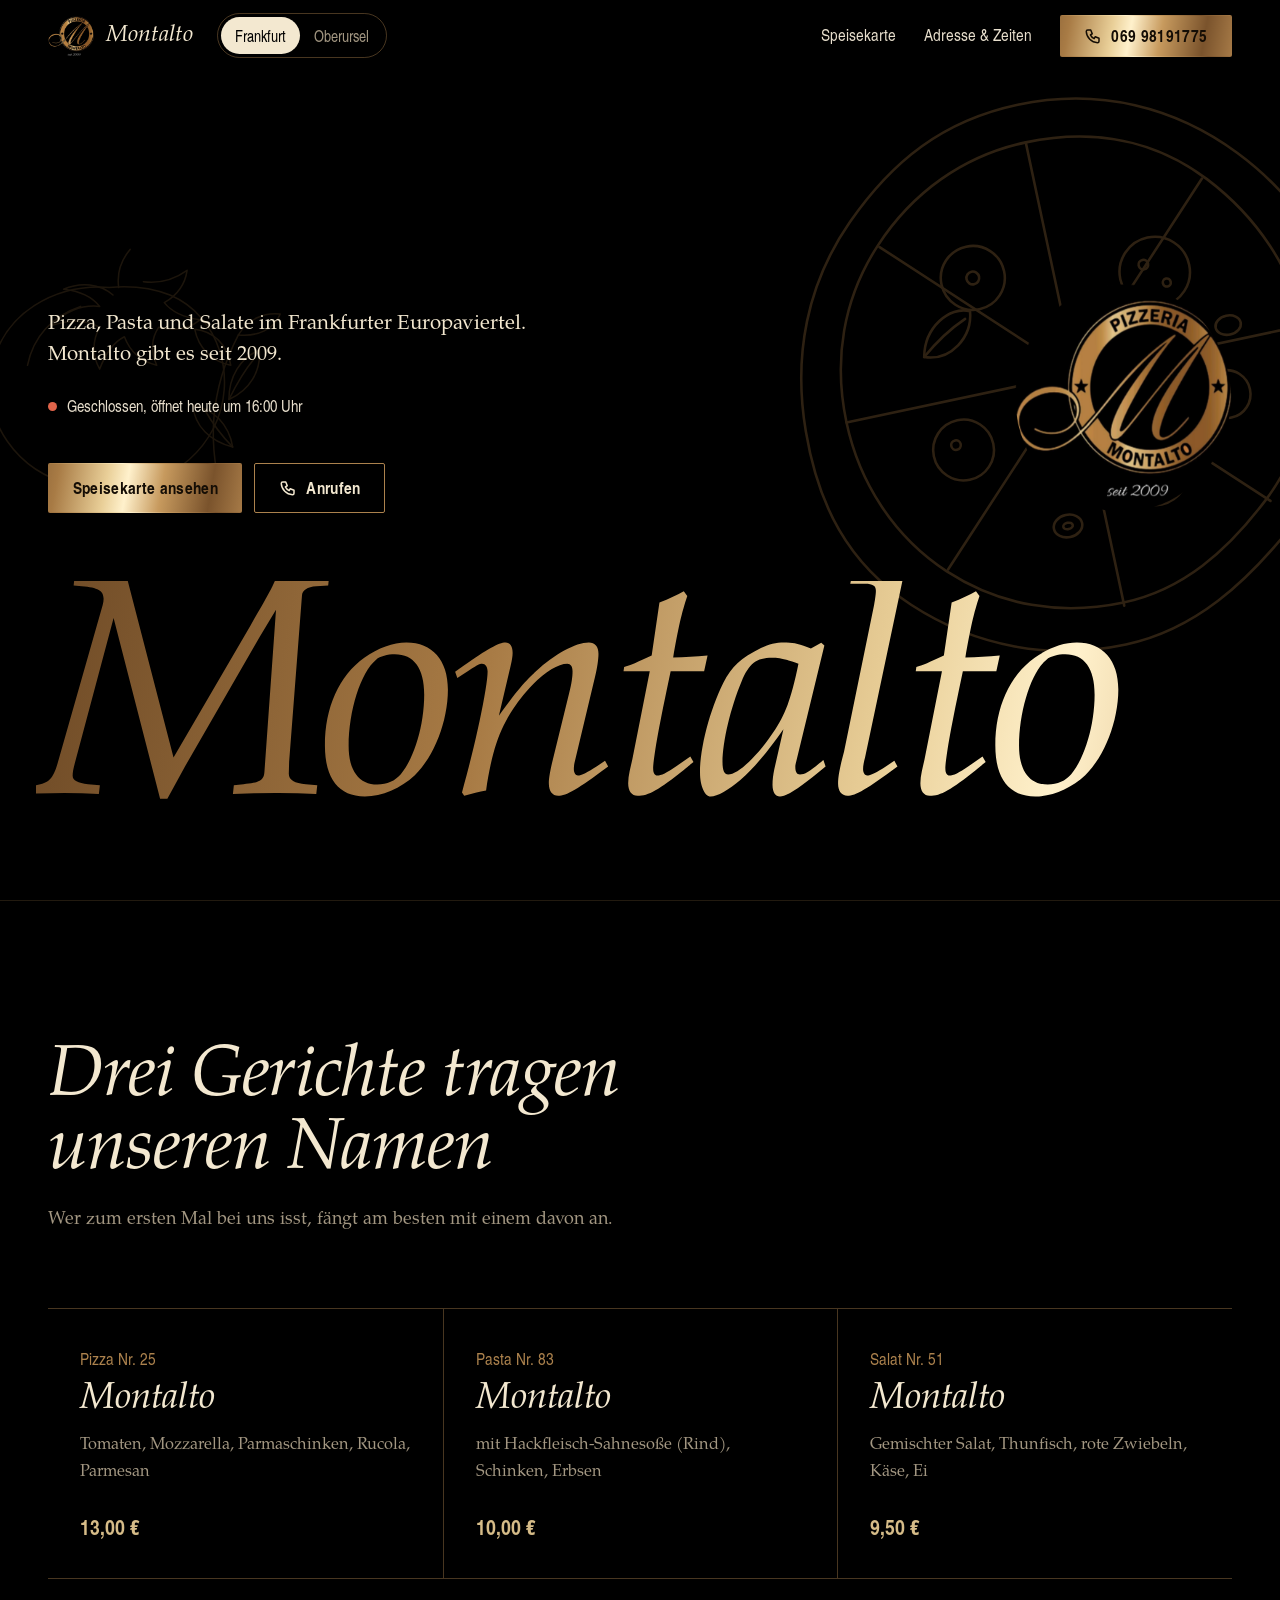
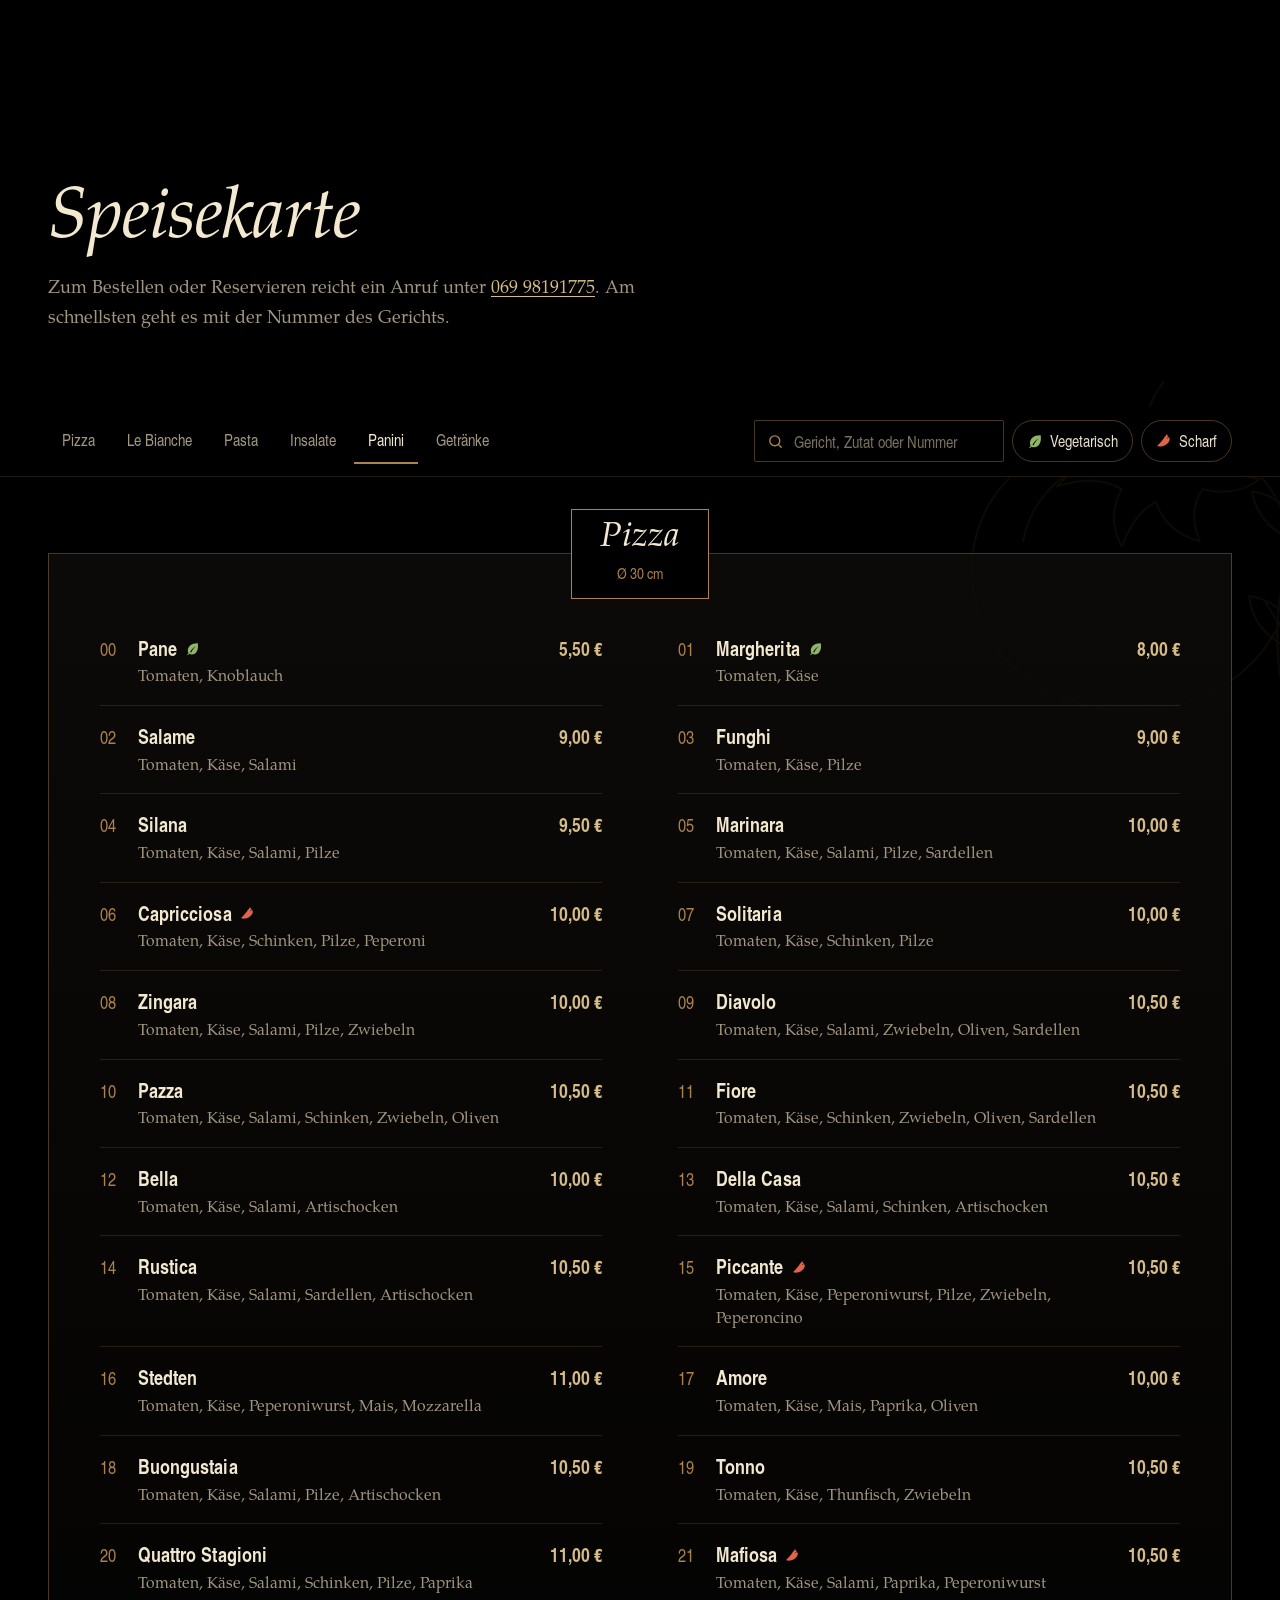
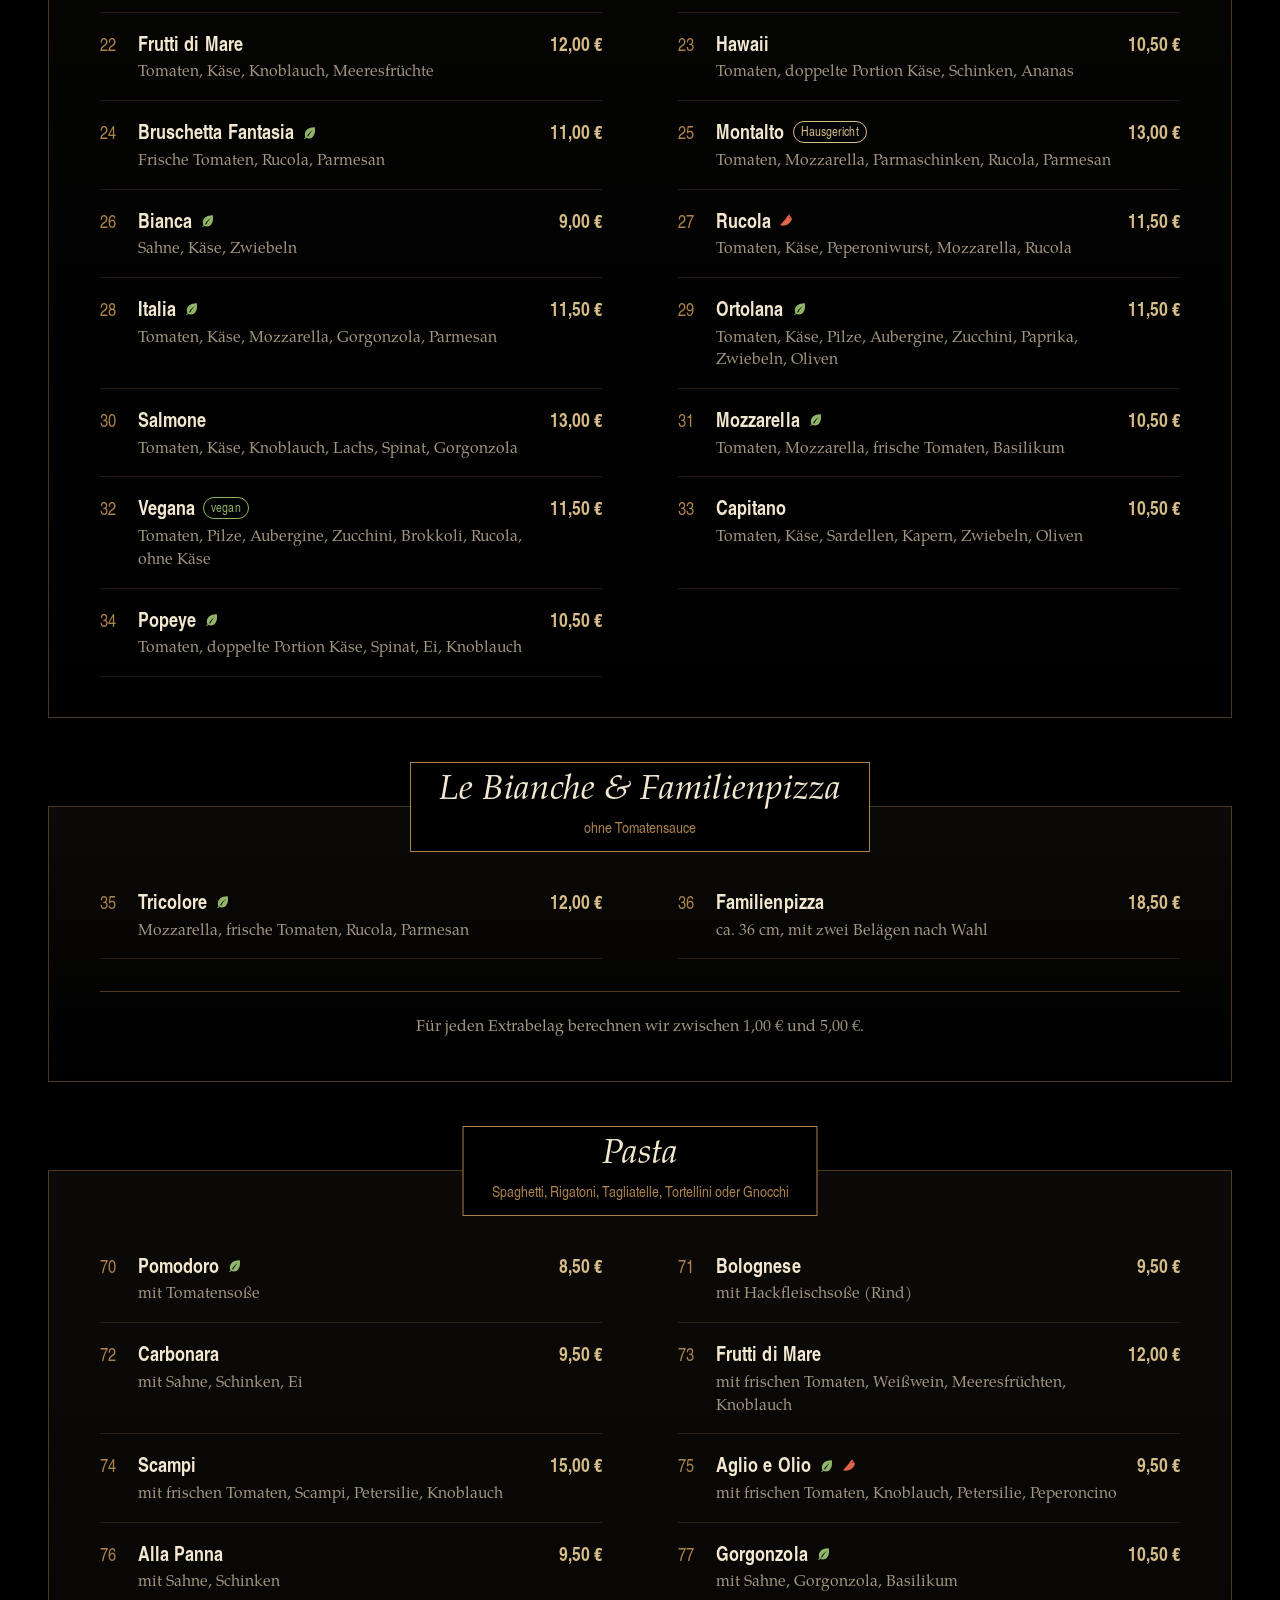
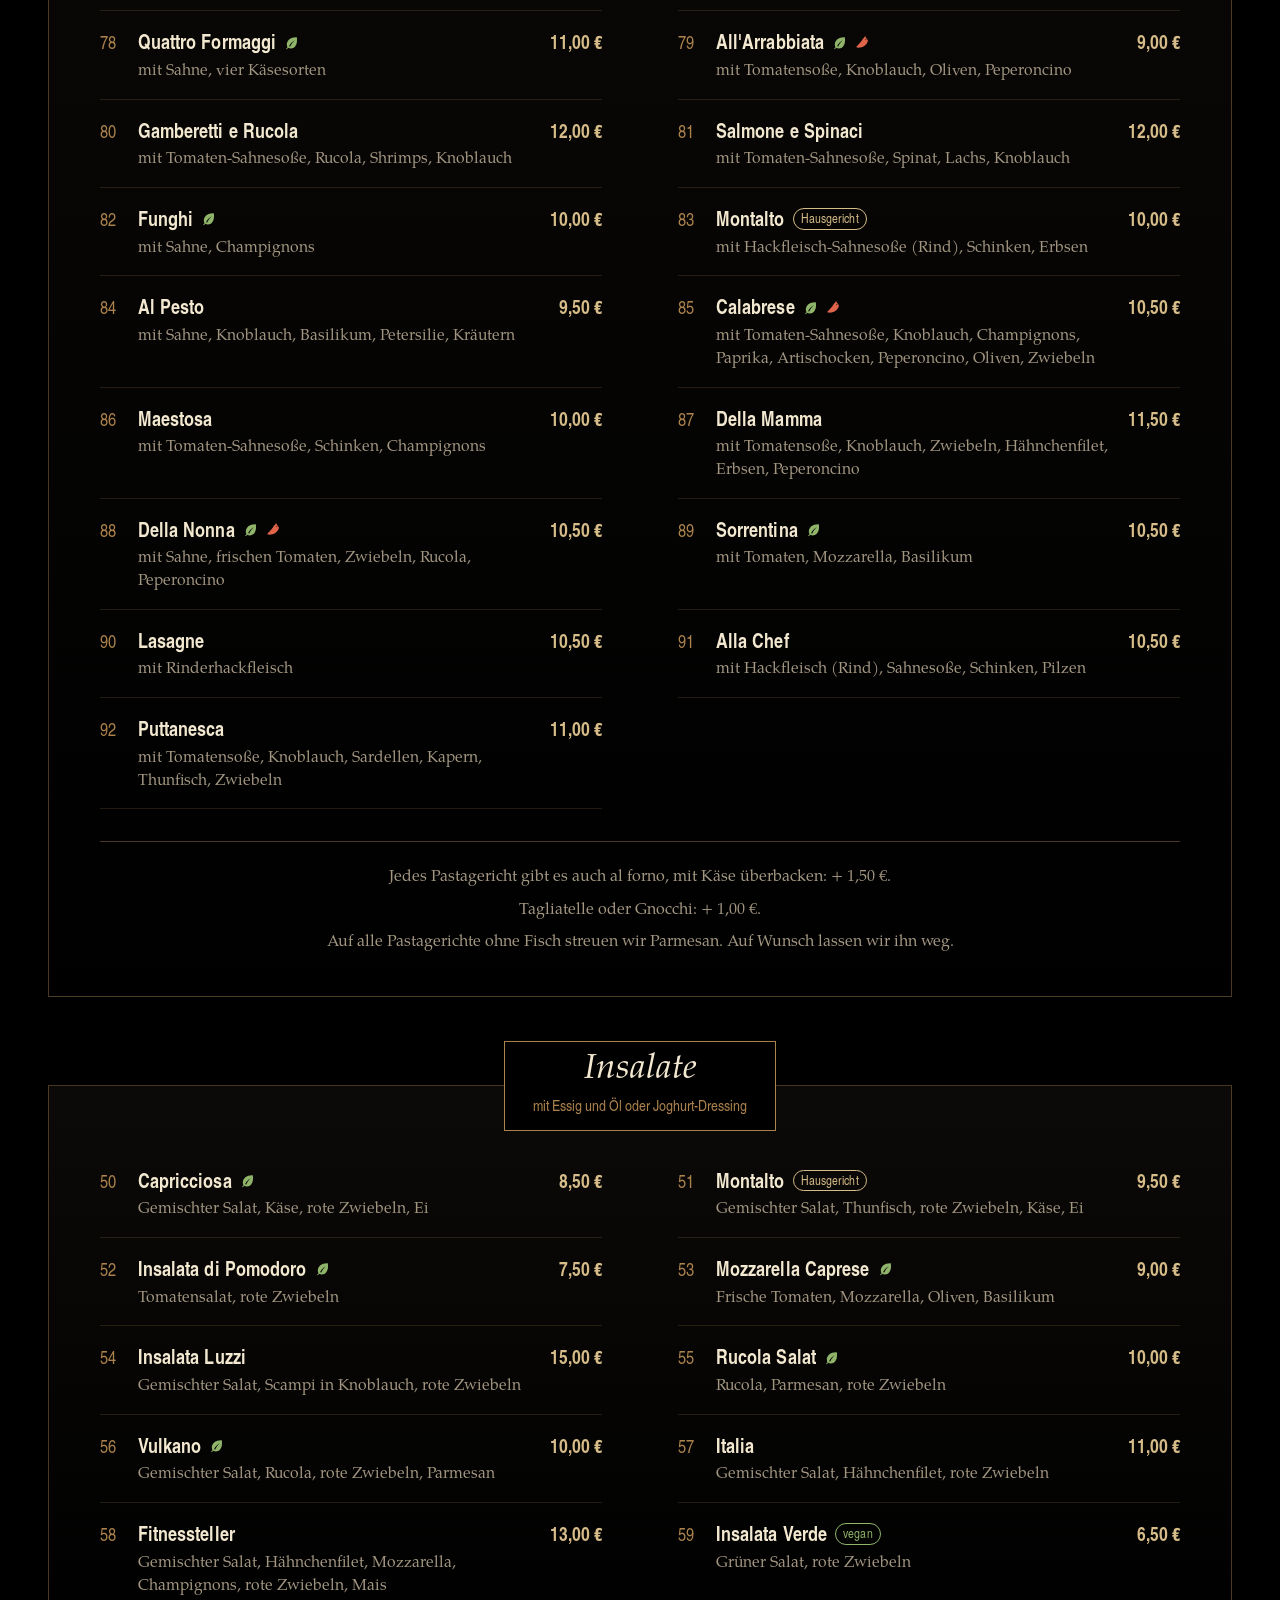
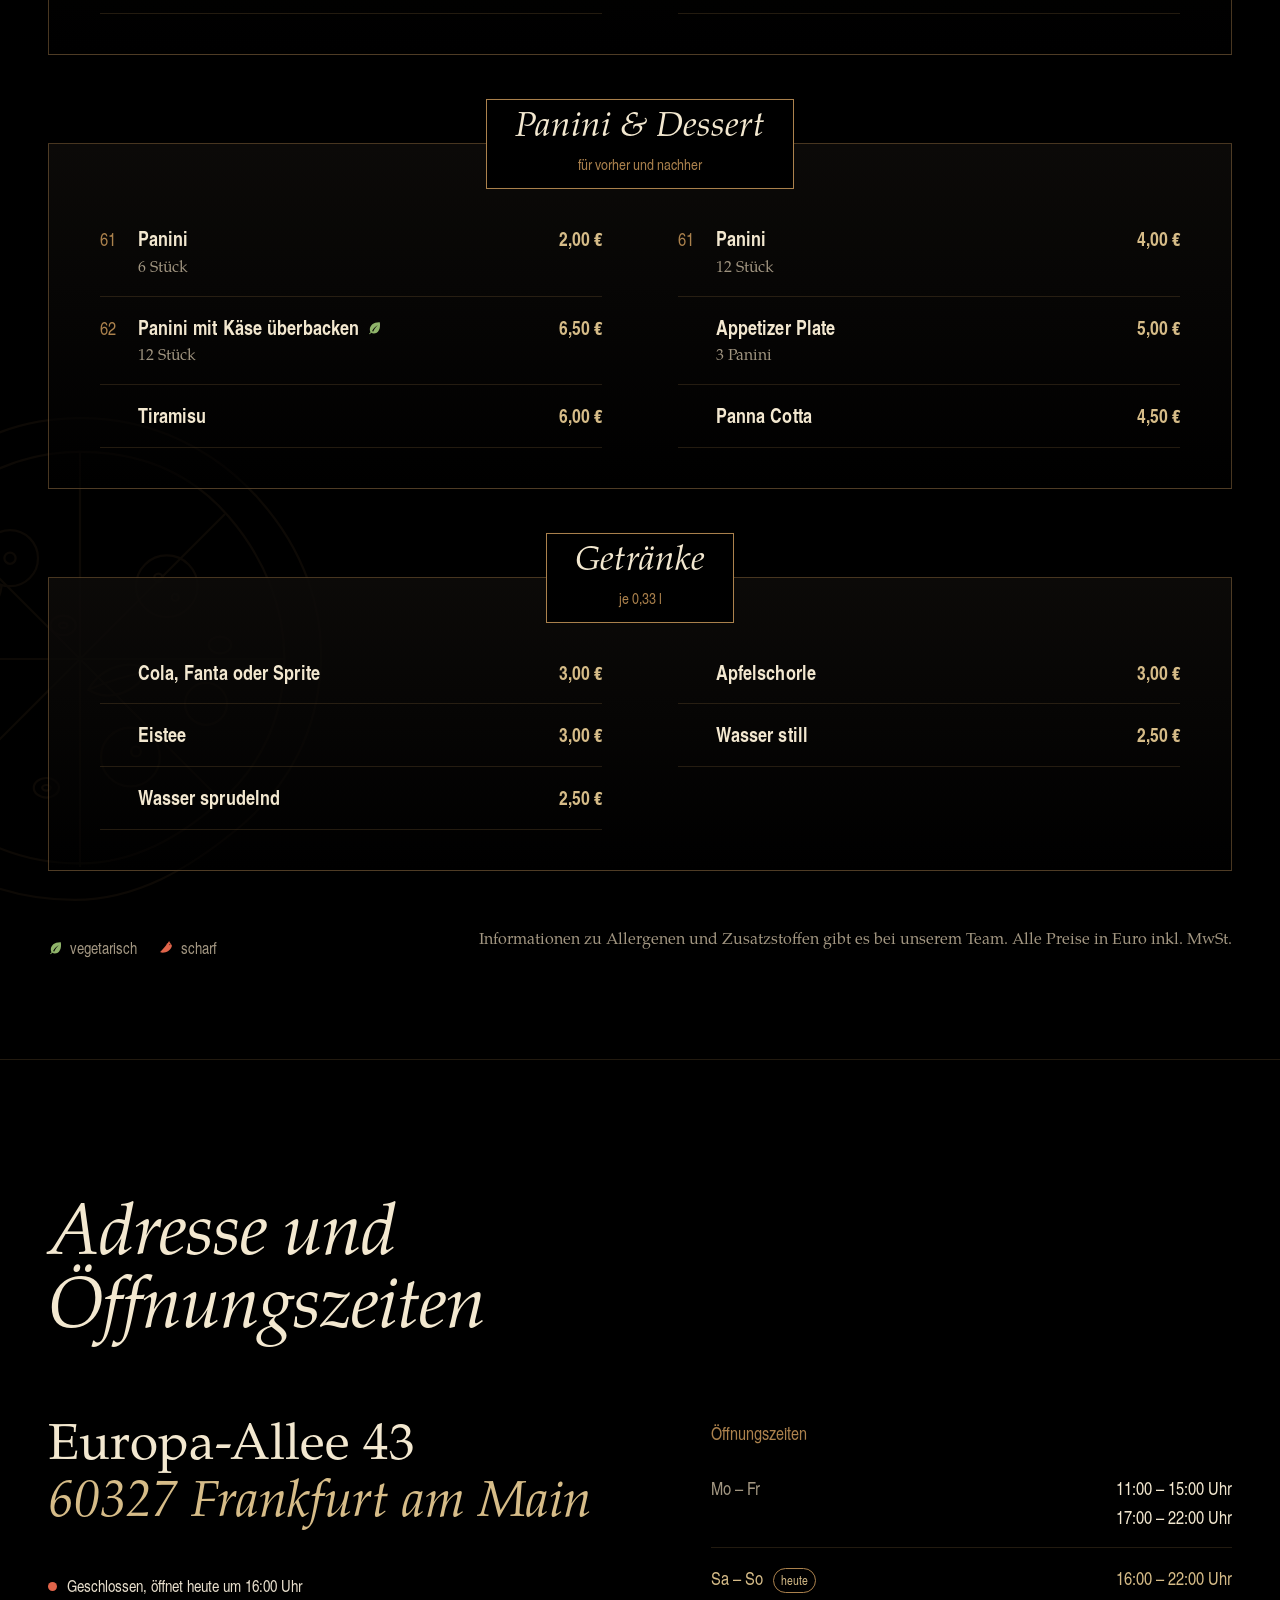
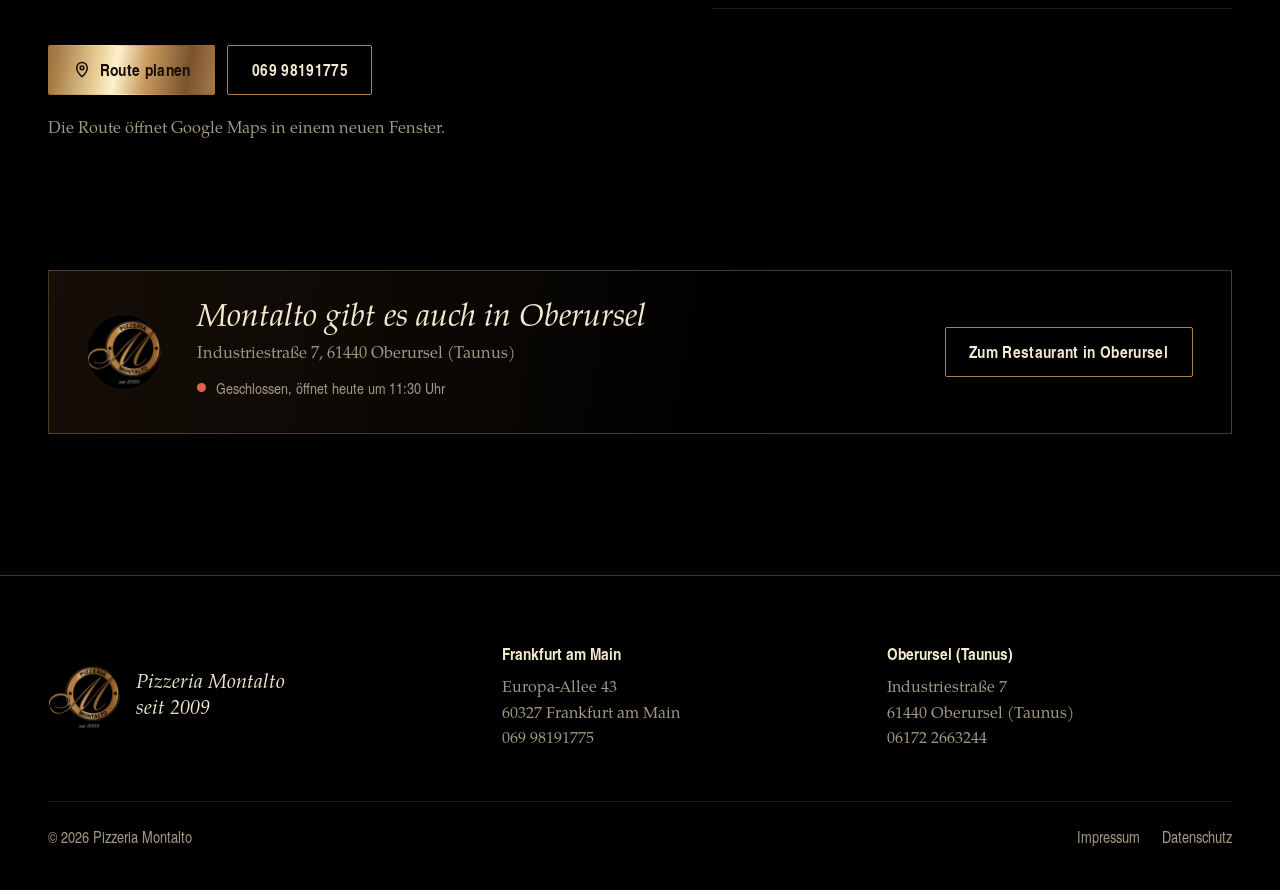
==== index.html @ 1d050c02 "Add files via upload" ====
<!doctype html>
<html lang="de">
<head>
  <meta charset="utf-8">
  <meta name="viewport" content="width=device-width, initial-scale=1, viewport-fit=cover">
  <title>Pizzeria Montalto Frankfurt – Pizza, Pasta &amp; Salate im Europaviertel</title>
  <meta name="description" content="Pizzeria Montalto in der Europa-Allee 43, Frankfurt am Main: Pizza, Pasta und Salate. Speisekarte, Öffnungszeiten und Telefon für Bestellung und Reservierung.">
  <meta name="theme-color" content="#000000">
  <meta property="og:type" content="restaurant">
  <meta property="og:title" content="Pizzeria Montalto Frankfurt">
  <meta property="og:description" content="Pizza, Pasta und Salate im Frankfurter Europaviertel. Seit 2009.">
  <meta property="og:image" content="assets/img/logo.png">
  <link rel="icon" type="image/png" sizes="32x32" href="assets/img/favicon-32.png">
  <link rel="icon" type="image/png" sizes="64x64" href="assets/img/favicon-64.png">
  <link rel="apple-touch-icon" href="assets/img/apple-touch-icon.png">
  <link rel="preload" href="assets/fonts/pagella-italic.woff" as="font" type="font/woff" crossorigin>
  <link rel="stylesheet" href="assets/css/style.css">
  <script src="assets/js/standorte.js" defer></script>
  <script src="assets/js/speisekarte.js" defer></script>
  <script src="assets/js/main.js" defer></script>
</head>
<body data-standort="frankfurt" data-root="">

<a class="skip" href="#speisekarte">Zur Speisekarte springen</a>

<header class="kopf">
  <div class="wrap">
    <a class="kopf-logo" href="./" aria-label="Pizzeria Montalto, Startseite">
      <img src="assets/img/logo.png" alt="" width="46" height="46">
      <span>Montalto</span>
    </a>
    <nav class="standort-wahl" aria-label="Standort wählen">
      <a href="./" aria-current="page">Frankfurt</a>
      <a href="oberursel/">Oberursel</a>
    </nav>
    <nav class="kopf-nav" aria-label="Hauptmenü">
      <a href="#speisekarte">Speisekarte</a>
      <a href="#besuch">Adresse &amp; Zeiten</a>
      <a class="btn btn--gold" data-tel href="tel:+496998191775">
        <svg viewBox="0 0 24 24" fill="none" stroke="currentColor" stroke-width="2" stroke-linecap="round" stroke-linejoin="round" aria-hidden="true"><path d="M5 4h4l2 5-2.5 1.5a11 11 0 0 0 5 5L15 13l5 2v4a2 2 0 0 1-2 2A16 16 0 0 1 3 6a2 2 0 0 1 2-2"/></svg>
        <span data-fill="telAnzeige">069 98191775</span>
      </a>
    </nav>
  </div>
</header>

<main id="inhalt">

  <section class="hero" aria-labelledby="hero-titel">
    <div class="wrap">
      <div class="hero-inhalt">
        <div class="hero-text">
          <p class="hero-lead">Pizza, Pasta und Salate im Frankfurter Europaviertel. Montalto gibt es seit 2009.</p>
          <p class="status" data-status aria-live="polite">Öffnungszeiten werden geladen</p>
          <div class="hero-cta">
            <a class="btn btn--gold" href="#speisekarte">Speisekarte ansehen</a>
            <a class="btn" data-tel href="tel:+496998191775">
              <svg viewBox="0 0 24 24" fill="none" stroke="currentColor" stroke-width="2" stroke-linecap="round" stroke-linejoin="round" aria-hidden="true"><path d="M5 4h4l2 5-2.5 1.5a11 11 0 0 0 5 5L15 13l5 2v4a2 2 0 0 1-2 2A16 16 0 0 1 3 6a2 2 0 0 1 2-2"/></svg>
              Anrufen
            </a>
          </div>
        </div>
        <img class="hero-logo" src="assets/img/logo.png" alt="Logo der Pizzeria Montalto, seit 2009" width="230" height="230">
      </div>
    </div>
    <h1 id="hero-titel" class="wrap"><span class="sr-only">Pizzeria </span><span class="marke">Montalto</span><span class="sr-only"> in Frankfurt am Main</span></h1>
  </section>

  <section class="abschnitt haus" aria-labelledby="haus-titel">
    <div class="wrap">
      <div class="abschnitt-kopf">
        <h2 id="haus-titel" class="abschnitt-titel">Drei Gerichte tragen unseren Namen</h2>
        <p>Wer zum ersten Mal bei uns isst, fängt am besten mit einem davon an.</p>
      </div>
      <div class="haus-reihe" id="haus-reihe"></div>
    </div>
  </section>

  <section class="abschnitt karte" id="speisekarte" aria-labelledby="karte-titel">
    <div class="wrap">
      <div class="abschnitt-kopf">
        <h2 id="karte-titel" class="abschnitt-titel">Speisekarte</h2>
        <p>Zum Bestellen oder Reservieren reicht ein Anruf unter <a data-tel href="tel:+496998191775"><span data-fill="telAnzeige">069 98191775</span></a>. Am schnellsten geht es mit der Nummer des Gerichts.</p>
      </div>
    </div>
    <div id="karte-inhalt">
      <noscript><div class="wrap"><p>Die Speisekarte braucht JavaScript. Telefonisch helfen wir gern weiter: 069 98191775.</p></div></noscript>
    </div>
    <div class="wrap karte-fuss">
      <div class="legende">
        <span><svg class="icon icon--veg" viewBox="0 0 24 24" fill="currentColor" aria-hidden="true"><path d="M20.5 3.5C11 3 4.5 8 4.5 15.2c0 1.6.4 3 1.1 4.3L3.3 21.8l1.1 1.1 2.4-2.4c1.2.6 2.6 1 4 1 7.4 0 11.4-7.6 9.7-18zM8.2 17.6c2.6-4.4 5.5-7.3 9.2-9.6-3.1 3-5.6 6.2-7.7 10.6-.5-.3-1-.6-1.5-1z"/></svg> vegetarisch</span>
        <span><svg class="icon icon--scharf" viewBox="0 0 24 24" fill="currentColor" aria-hidden="true"><path d="M15.6 2.3c-.8.6-1.2 1.6-1.1 2.6-1.4.3-2.4 1.4-2.6 2.8C9.2 10.9 5.6 15.6 2.5 18.4c-.6.5-.3 1.5.5 1.6 7.8 1.2 15.4-3 17.4-9.6.5-1.6-.2-3.1-1.6-3.9-.1-1.1-.8-2-1.8-2.4 0-.6.3-1.1.8-1.4l-2.2-.4zm1.7 4.4c.6 0 1.1.3 1.4.8-1-.1-2 .2-2.8.8.2-.9.8-1.6 1.4-1.6z"/></svg> scharf</span>
      </div>
      <p>Informationen zu Allergenen und Zusatzstoffen gibt es bei unserem Team. Alle Preise in Euro inkl. MwSt.</p>
    </div>
  </section>

  <section class="abschnitt besuch" id="besuch" aria-labelledby="besuch-titel">
    <div class="wrap">
      <div class="abschnitt-kopf">
        <h2 id="besuch-titel" class="abschnitt-titel">Adresse und Öffnungszeiten</h2>
      </div>
      <div class="besuch-raster">
        <div>
          <address class="adresse">
            <span data-fill="strasse">Europa-Allee 43</span>
            <span data-fill="plzOrt">60327 Frankfurt am Main</span>
          </address>
          <p class="status" data-status>Öffnungszeiten werden geladen</p>
          <div class="besuch-cta">
            <a class="btn btn--gold" data-maps href="#" target="_blank" rel="noopener">
              <svg viewBox="0 0 24 24" fill="none" stroke="currentColor" stroke-width="2" stroke-linecap="round" stroke-linejoin="round" aria-hidden="true"><path d="M12 21s7-6.2 7-12a7 7 0 0 0-14 0c0 5.8 7 12 7 12z"/><circle cx="12" cy="9" r="2.5"/></svg>
              Route planen
            </a>
            <a class="btn" data-tel href="tel:+496998191775"><span data-fill="telAnzeige">069 98191775</span></a>
          </div>
          <p class="besuch-hinweis">Die Route öffnet Google Maps in einem neuen Fenster.</p>
        </div>
        <div>
          <h3 class="zeiten-titel">Öffnungszeiten</h3>
          <table class="zeiten">
            <caption class="sr-only">Öffnungszeiten Frankfurt</caption>
            <tbody data-zeiten></tbody>
          </table>
        </div>
      </div>

      <aside class="anderer-standort" aria-labelledby="anders-titel">
        <img src="assets/img/logo.png" alt="" width="74" height="74">
        <div>
          <h3 id="anders-titel">Montalto gibt es auch in Oberursel</h3>
          <p><span data-loc="oberursel" data-fill="strasse">Industriestraße 7</span>, <span data-loc="oberursel" data-fill="plzOrt">61440 Oberursel (Taunus)</span></p>
          <p class="status" data-loc="oberursel" data-status></p>
        </div>
        <a class="btn" href="oberursel/">Zum Restaurant in Oberursel</a>
      </aside>
    </div>
  </section>

</main>

<footer class="fuss">
  <div class="wrap">
    <div class="fuss-raster">
      <div class="fuss-marke">
        <img src="assets/img/logo.png" alt="" width="72" height="72">
        <p>Pizzeria Montalto<br>seit 2009</p>
      </div>
      <div>
        <h4>Frankfurt am Main</h4>
        <address>
          <span data-loc="frankfurt" data-fill="strasse">Europa-Allee 43</span><br>
          <span data-loc="frankfurt" data-fill="plzOrt">60327 Frankfurt am Main</span><br>
          <a data-loc="frankfurt" data-tel href="tel:+496998191775"><span data-loc="frankfurt" data-fill="telAnzeige">069 98191775</span></a>
        </address>
      </div>
      <div>
        <h4><a href="oberursel/">Oberursel (Taunus)</a></h4>
        <address>
          <span data-loc="oberursel" data-fill="strasse">Industriestraße 7</span><br>
          <span data-loc="oberursel" data-fill="plzOrt">61440 Oberursel (Taunus)</span><br>
          <a data-loc="oberursel" data-tel href="tel:+4961722663244"><span data-loc="oberursel" data-fill="telAnzeige">06172 2663244</span></a>
        </address>
      </div>
    </div>
    <div class="fuss-unten">
      <span>© <span data-jahr>2026</span> Pizzeria Montalto</span>
      <nav aria-label="Rechtliches">
        <a href="impressum.html">Impressum</a>
        <a href="datenschutz.html">Datenschutz</a>
      </nav>
    </div>
  </div>
</footer>

<nav class="aktionsleiste" aria-label="Schnellzugriff">
  <a class="btn" href="#speisekarte">Speisekarte</a>
  <a class="btn" data-maps href="#" target="_blank" rel="noopener">Route</a>
  <a class="btn btn--gold" data-tel href="tel:+496998191775">
    <svg viewBox="0 0 24 24" fill="none" stroke="currentColor" stroke-width="2" stroke-linecap="round" stroke-linejoin="round" aria-hidden="true"><path d="M5 4h4l2 5-2.5 1.5a11 11 0 0 0 5 5L15 13l5 2v4a2 2 0 0 1-2 2A16 16 0 0 1 3 6a2 2 0 0 1 2-2"/></svg>
    Anrufen
  </a>
</nav>

</body>
</html>
---- assets/css/style.css ----
/* =========================================================
   Pizzeria Montalto – Stylesheet
   Farben aus dem Logo: Schwarz + gebürstete Bronze
   ========================================================= */

@font-face {
  font-family: "Montalto Serif";
  src: url("../fonts/pagella-regular.woff") format("woff");
  font-weight: 400; font-style: normal; font-display: swap;
}
@font-face {
  font-family: "Montalto Serif";
  src: url("../fonts/pagella-italic.woff") format("woff");
  font-weight: 400; font-style: italic; font-display: swap;
}
@font-face {
  font-family: "Montalto Cond";
  src: url("../fonts/heroscn-regular.woff") format("woff");
  font-weight: 400; font-style: normal; font-display: swap;
}
@font-face {
  font-family: "Montalto Cond";
  src: url("../fonts/heroscn-bold.woff") format("woff");
  font-weight: 700; font-style: normal; font-display: swap;
}

:root {
  /* Farbe */
  --schwarz: #000;
  --tafel: #0d0b09;
  --bronze-tief: #6e4a26;
  --bronze: #ac824d;
  --gold: #d6bc88;
  --champagner: #f3e8d0;
  --text: #e8dfcd;
  --leise: #a39782;
  --linie: rgba(172, 130, 77, .42);
  --linie-zart: rgba(172, 130, 77, .2);
  --basilikum: #8fb46a;
  --chili: #e0644a;

  --metall: linear-gradient(100deg,
    #6e4a26 0%, #a87b45 16%, #e9cf98 30%, #fff1cc 36%, #c79a5e 46%,
    #7a532c 60%, #b88a52 74%, #ecd3a0 86%, #8a6034 100%);

  /* Schrift */
  --serif: "Montalto Serif", "Palatino Linotype", Palatino, "Book Antiqua", Georgia, serif;
  --cond: "Montalto Cond", "Helvetica Neue", "Arial Narrow", Arial, sans-serif;

  /* Maße */
  --rand: clamp(16px, 4vw, 48px);
  --breite: 1240px;
  --kopf-h: 72px;
}

*, *::before, *::after { box-sizing: border-box; }

html {
  scroll-behavior: smooth;
  scroll-padding-top: calc(var(--kopf-h) + 16px);
  -webkit-text-size-adjust: 100%;
}

body {
  margin: 0;
  background: var(--schwarz);
  color: var(--text);
  font-family: var(--serif);
  font-size: 1.125rem;
  line-height: 1.65;
  -webkit-font-smoothing: antialiased;
  text-rendering: optimizeLegibility;
  overflow-x: hidden;
}

img, svg { display: block; max-width: 100%; }
a { color: inherit; }
p { margin: 0 0 1em; }
h1, h2, h3, h4 { margin: 0; font-weight: 400; }

::selection { background: var(--bronze); color: #000; }

:focus-visible {
  outline: 2px solid var(--gold);
  outline-offset: 3px;
}

.sr-only {
  position: absolute !important; width: 1px; height: 1px; padding: 0; margin: -1px;
  overflow: hidden; clip: rect(0 0 0 0); white-space: nowrap; border: 0;
}

.skip {
  position: absolute; left: 12px; top: -60px; z-index: 100;
  background: var(--gold); color: #000; padding: 10px 16px; font-family: var(--cond);
  text-decoration: none;
}
.skip:focus { top: 12px; }

.wrap { width: min(100% - 2 * var(--rand), var(--breite)); margin-inline: auto; }

/* ---------- Buttons ---------- */

.btn {
  display: inline-flex; align-items: center; justify-content: center; gap: .55em;
  min-height: 50px; padding: 0 1.4em;
  font-family: var(--cond); font-size: 1.05rem; font-weight: 700; letter-spacing: .02em;
  text-decoration: none; border: 1px solid var(--bronze); border-radius: 2px;
  color: var(--champagner); background: transparent; cursor: pointer;
  transition: background-color .2s, color .2s, border-color .2s;
}
.btn svg { width: 18px; height: 18px; flex: none; }
.btn:hover { background: rgba(172, 130, 77, .14); border-color: var(--gold); }
.btn--gold {
  color: #140d05; border-color: transparent;
  background: var(--metall); background-size: 180% 100%; background-position: 30% 0;
  transition: background-position .5s ease;
}
.btn--gold:hover { background: var(--metall); background-size: 180% 100%; background-position: 70% 0; }

/* ---------- Kopfzeile ---------- */

.kopf {
  position: fixed; inset: 0 0 auto 0; z-index: 50; height: var(--kopf-h);
  display: flex; align-items: center;
  transition: background-color .3s, border-color .3s, backdrop-filter .3s;
  border-bottom: 1px solid transparent;
}
.kopf.ist-gescrollt {
  background: rgba(0, 0, 0, .78);
  -webkit-backdrop-filter: blur(14px) saturate(1.2);
  backdrop-filter: blur(14px) saturate(1.2);
  border-bottom-color: var(--linie-zart);
}
.kopf .wrap { display: flex; align-items: center; gap: 24px; }

.kopf-logo { display: flex; align-items: center; gap: 12px; text-decoration: none; flex: none; }
.kopf-logo img { width: 46px; height: 46px; }
.kopf-logo span {
  font-family: var(--serif); font-style: italic; font-size: 1.45rem; color: var(--champagner);
  line-height: 1;
}

.standort-wahl {
  display: inline-flex; padding: 3px; border: 1px solid var(--linie); border-radius: 999px;
  font-family: var(--cond); font-size: .98rem;
}
.standort-wahl a {
  padding: 6px 14px; border-radius: 999px; text-decoration: none; color: var(--leise);
  transition: color .2s, background-color .2s;
}
.standort-wahl a:hover { color: var(--champagner); }
.standort-wahl a[aria-current="page"] { background: var(--champagner); color: #000; }

.kopf-nav { margin-left: auto; display: flex; align-items: center; gap: 28px; }
.kopf-nav > a:not(.btn) {
  font-family: var(--cond); font-size: 1.05rem; text-decoration: none; color: var(--text);
  padding: 6px 0; border-bottom: 1px solid transparent; transition: border-color .2s, color .2s;
}
.kopf-nav > a:not(.btn):hover { color: var(--gold); border-bottom-color: var(--bronze); }
.kopf-nav .btn { min-height: 42px; }

@media (max-width: 860px) {
  .kopf-nav { display: none; }
  .kopf .wrap { justify-content: space-between; }
  .kopf-logo span { display: none; }
}

/* ---------- Hero ---------- */

.hero {
  position: relative; min-height: 100svh; display: flex; flex-direction: column;
  justify-content: flex-end; padding-top: calc(var(--kopf-h) + 32px); overflow: hidden;
  isolation: isolate;
}
.hero::before, .hero::after {
  content: ""; position: absolute; z-index: -1; pointer-events: none;
  background-repeat: no-repeat; background-size: contain; opacity: .26;
}
.hero::before {
  background-image: url("../img/linie-pizza.svg");
  width: min(58vw, 640px); aspect-ratio: 1; right: -9vw; top: 6vh;
  transform: rotate(-12deg);
}
.hero::after {
  background-image: url("../img/linie-tomate.svg");
  width: min(34vw, 380px); aspect-ratio: 1; left: -6vw; top: 18vh; opacity: .16;
}

.hero-inhalt {
  display: grid; grid-template-columns: minmax(0, 1fr) auto; align-items: end; gap: 32px;
  padding-bottom: clamp(8px, 2vw, 24px);
}
.hero-text { max-width: 34rem; }
.hero-lead {
  font-size: clamp(1.2rem, 1.6vw, 1.45rem); line-height: 1.5; color: var(--champagner);
  margin-bottom: 22px;
}
.hero-cta { display: flex; flex-wrap: wrap; gap: 12px; margin-top: 26px; }
.hero-logo { width: clamp(150px, 17vw, 230px); }

.status {
  display: inline-flex; align-items: center; gap: 10px;
  font-family: var(--cond); font-size: 1.02rem; color: var(--text);
}
.status::before {
  content: ""; width: 9px; height: 9px; border-radius: 50%; background: var(--leise); flex: none;
}
.status.ist-offen::before { background: var(--basilikum); box-shadow: 0 0 0 4px rgba(143, 180, 106, .18); }
.status.ist-zu::before { background: var(--chili); }

.marke {
  display: block;
  font-family: var(--serif); font-style: italic; font-weight: 400;
  font-size: clamp(4.6rem, 24.4vw, 22rem); line-height: .82; letter-spacing: -.035em;
  margin: clamp(20px, 3.5vw, 48px) 0 0 -.04em; padding: .04em 0 .16em;
  background: var(--metall); background-size: 240% 100%; background-position: 0% 0;
  -webkit-background-clip: text; background-clip: text; color: transparent;
  white-space: nowrap;
}
@media (prefers-reduced-motion: no-preference) {
  .marke { animation: glanz 3.2s cubic-bezier(.2, .7, .2, 1) .25s both; }
  @keyframes glanz {
    from { background-position: 100% 0; opacity: 0; transform: translateY(.06em); }
    25% { opacity: 1; }
    to { background-position: 0% 0; opacity: 1; transform: none; }
  }
}

@media (max-width: 700px) {
  .hero { min-height: calc(100svh - 68px - env(safe-area-inset-bottom)); }
  .hero-inhalt { grid-template-columns: 1fr; gap: 20px; }
  .hero-logo { order: -1; width: 120px; }
  .hero-cta .btn { flex: 1 1 auto; }
  .hero::before { width: 90vw; right: -40vw; top: 10vh; }
  .hero::after { display: none; }
}

/* ---------- Abschnitte ---------- */

.abschnitt { padding-block: clamp(72px, 11vw, 150px); }
.abschnitt-titel {
  font-family: var(--serif); font-style: italic; color: var(--champagner);
  font-size: clamp(2.5rem, 5.6vw, 4.6rem); line-height: 1.02; letter-spacing: -.015em;
  max-width: 16ch;
}
.abschnitt-kopf { display: grid; gap: 18px; margin-bottom: clamp(40px, 6vw, 72px); }
.abschnitt-kopf p { color: var(--leise); max-width: 40rem; margin: 0; }
.abschnitt-kopf a { color: var(--gold); text-underline-offset: 3px; }

/* ---------- Hausgerichte ---------- */

.haus { border-top: 1px solid var(--linie-zart); padding-bottom: clamp(32px, 5vw, 64px); }
.karte { padding-bottom: clamp(56px, 7vw, 96px); }
.haus-reihe {
  display: grid; grid-template-columns: repeat(3, 1fr);
  border-top: 1px solid var(--linie); border-bottom: 1px solid var(--linie);
}
.haus-gericht {
  padding: 36px 32px 34px; display: grid; grid-template-rows: auto auto 1fr auto; gap: 8px;
}
.haus-gericht p { margin: 0; }
.haus-gericht + .haus-gericht { border-left: 1px solid var(--linie); }
.haus-art { font-family: var(--cond); color: var(--bronze); font-size: 1.05rem; margin: 0; }
.haus-gericht h3 {
  font-family: var(--serif); font-style: italic; font-size: 2.3rem; line-height: 1.1;
  color: var(--champagner);
}
.haus-gericht p.zutaten { color: var(--leise); font-size: 1.02rem; margin: 4px 0 14px; }
.haus-preis { font-family: var(--cond); font-weight: 700; font-size: 1.35rem; color: var(--gold); }

@media (max-width: 820px) {
  .haus-reihe { grid-template-columns: 1fr; }
  .haus-gericht { padding: 28px 4px; }
  .haus-gericht + .haus-gericht { border-left: 0; border-top: 1px solid var(--linie); }
}

/* ---------- Speisekarte ---------- */

.karte { position: relative; }
.karte::before {
  content: ""; position: absolute; inset: 0; z-index: -1; pointer-events: none;
  background: url("../img/linie-tomate.svg") no-repeat right -120px top 220px / 520px,
              url("../img/linie-pizza.svg") no-repeat left -200px bottom 120px / 560px;
  opacity: .07;
}

.karte-werkzeug {
  position: sticky; top: var(--kopf-h); z-index: 20;
  margin-bottom: 76px; padding: 12px 0;
  background: rgba(0, 0, 0, .86);
  -webkit-backdrop-filter: blur(14px); backdrop-filter: blur(14px);
  border-bottom: 1px solid var(--linie-zart);
}
.karte-werkzeug .wrap { display: flex; flex-wrap: wrap; align-items: center; gap: 12px 20px; }

.karte-tabs {
  display: flex; gap: 4px; overflow-x: auto; scrollbar-width: none; flex: 1 1 auto;
  -webkit-mask-image: linear-gradient(90deg, #000 90%, transparent);
  mask-image: linear-gradient(90deg, #000 90%, transparent);
}
.karte-tabs::-webkit-scrollbar { display: none; }
.karte-tabs a {
  flex: none; padding: 8px 14px; font-family: var(--cond); font-size: 1.02rem;
  color: var(--leise); text-decoration: none; border-bottom: 2px solid transparent;
  transition: color .2s, border-color .2s;
}
.karte-tabs a:hover { color: var(--champagner); }
.karte-tabs a.ist-aktiv { color: var(--champagner); border-bottom-color: var(--bronze); }

.karte-filter { display: flex; flex-wrap: wrap; align-items: center; gap: 8px; }

.suche {
  display: flex; align-items: center; gap: 8px; height: 42px; padding: 0 12px;
  border: 1px solid var(--linie); border-radius: 2px; min-width: 250px;
  transition: border-color .2s;
}
.suche:focus-within { border-color: var(--gold); }
.suche svg { width: 17px; height: 17px; color: var(--bronze); flex: none; }
.suche input {
  flex: 1; min-width: 0; height: 100%; border: 0; outline: 0; background: transparent;
  color: var(--champagner); font-family: var(--cond); font-size: 1.02rem;
}
.suche input::placeholder { color: #7a705f; }
.suche input::-webkit-search-cancel-button { filter: sepia(1) saturate(2) hue-rotate(-10deg); }

.chip {
  display: inline-flex; align-items: center; gap: 7px; height: 42px; padding: 0 14px;
  border: 1px solid var(--linie); border-radius: 999px; background: transparent;
  color: var(--text); font-family: var(--cond); font-size: 1rem; cursor: pointer;
  transition: background-color .2s, border-color .2s, color .2s;
}
.chip svg { width: 16px; height: 16px; }
.chip:hover { border-color: var(--gold); }
.chip[aria-pressed="true"] { background: var(--champagner); color: #000; border-color: var(--champagner); }

@media (max-width: 860px) {
  .karte-werkzeug .wrap { gap: 10px; }
  .karte-tabs { order: 2; flex-basis: 100%; }
  .karte-filter { flex-basis: 100%; flex-wrap: nowrap; }
  .suche { flex: 1 1 auto; min-width: 0; }
}
@media (max-width: 520px) {
  .chip { width: 42px; padding: 0; justify-content: center; }
  .chip svg { width: 18px; height: 18px; }
  .chip-text {
    position: absolute; width: 1px; height: 1px; overflow: hidden; clip: rect(0 0 0 0); white-space: nowrap;
  }
}

/* Tafel = Rahmen wie auf der gedruckten Karte */
.tafeln { display: grid; gap: 88px; }
.tafel {
  position: relative; border: 1px solid var(--linie); padding: 64px clamp(20px, 4vw, 52px) 40px;
  background: linear-gradient(180deg, rgba(13, 11, 9, .9), rgba(0, 0, 0, .6));
  scroll-margin-top: calc(var(--kopf-h) + 110px);
}
.tafel-kopf {
  position: absolute; left: 50%; top: 0; transform: translate(-50%, -50%);
  background: var(--schwarz); border: 1px solid var(--bronze);
  padding: 10px 28px 12px; text-align: center; white-space: nowrap; max-width: calc(100% - 32px);
}
.tafel-kopf h3 {
  font-family: var(--serif); font-style: italic; font-size: clamp(1.7rem, 3vw, 2.2rem);
  line-height: 1.05; color: var(--champagner);
}
.tafel-kopf p {
  margin: 4px 0 0; font-family: var(--cond); font-size: .95rem; color: var(--bronze);
  white-space: normal;
}

.gerichte {
  list-style: none; margin: 0; padding: 0;
  display: grid; grid-template-columns: 1fr 1fr; column-gap: clamp(32px, 6vw, 88px);
}
.gericht {
  display: grid; grid-template-columns: 2.6ch minmax(0, 1fr) auto; column-gap: 14px;
  align-items: baseline; align-content: start; padding: 15px 0; border-bottom: 1px solid var(--linie-zart);
}
.gericht[hidden] { display: none; }
.g-nr { font-family: var(--cond); font-size: 1.12rem; color: var(--bronze); font-variant-numeric: tabular-nums; }
.g-name {
  font-family: var(--cond); font-weight: 700; font-size: 1.24rem; line-height: 1.2;
  color: var(--champagner); letter-spacing: .005em;
  display: flex; flex-wrap: wrap; align-items: center; gap: 4px 8px;
}
.g-zutaten { grid-column: 2 / 3; margin: 3px 0 0; font-size: .98rem; line-height: 1.45; color: var(--leise); }
.g-preis {
  font-family: var(--cond); font-weight: 700; font-size: 1.2rem; color: var(--gold);
  font-variant-numeric: tabular-nums; white-space: nowrap;
}

.icon { width: 15px; height: 15px; flex: none; }
.icon--veg { color: var(--basilikum); }
.icon--scharf { color: var(--chili); }
.badge {
  font-family: var(--cond); font-weight: 400; font-size: .8rem; line-height: 1;
  padding: 3px 7px 4px; border: 1px solid currentColor; border-radius: 999px;
}
.badge--vegan { color: var(--basilikum); }
.badge--haus { color: var(--gold); }

.hinweise {
  list-style: none; margin: 32px 0 0; padding: 22px 0 0; border-top: 1px solid var(--linie);
  display: grid; gap: 6px; color: var(--leise); font-size: 1rem; text-align: center;
}

.karte-leer {
  text-align: center; padding: 56px 20px; border: 1px dashed var(--linie); color: var(--leise);
}
.karte-leer p { margin-bottom: 16px; }

.karte-fuss {
  margin-top: 56px; display: flex; flex-wrap: wrap; justify-content: space-between; gap: 16px 32px;
  color: var(--leise); font-size: 1rem;
}
.legende { display: flex; flex-wrap: wrap; gap: 8px 22px; font-family: var(--cond); }
.legende span { display: inline-flex; align-items: center; gap: 7px; }

@media (max-width: 860px) {
  .gerichte { grid-template-columns: 1fr; }
  .tafel { padding-top: 56px; }
  .tafeln { gap: 72px; }
}

/* ---------- Besuch ---------- */

.besuch { border-top: 1px solid var(--linie-zart); }
.besuch-raster { display: grid; grid-template-columns: 1.1fr 1fr; gap: clamp(40px, 7vw, 110px); align-items: start; }

.adresse {
  font-family: var(--serif); font-style: normal;
  font-size: clamp(2rem, 4vw, 3.2rem); line-height: 1.12; color: var(--champagner); margin-bottom: 22px;
}
.adresse span { display: block; }
.adresse span + span { font-style: italic; color: var(--gold); }
.besuch-cta { display: flex; flex-wrap: wrap; gap: 12px; margin: 28px 0 22px; }
.besuch-hinweis { color: var(--leise); font-size: 1.02rem; max-width: 30rem; }

.zeiten-titel { font-family: var(--cond); font-size: 1.1rem; color: var(--bronze); margin-bottom: 10px; }
.zeiten { width: 100%; border-collapse: collapse; font-family: var(--cond); font-size: 1.12rem; }
.zeiten th, .zeiten td { text-align: left; padding: 15px 0; border-bottom: 1px solid var(--linie-zart); vertical-align: top; }
.zeiten th { font-weight: 400; color: var(--leise); padding-right: 20px; white-space: nowrap; }
.zeiten td { color: var(--champagner); text-align: right; }
.zeiten td span { display: block; }
.zeiten tr.ist-heute th { color: var(--gold); }
.zeiten tr.ist-heute td span { color: var(--gold); }
.zeiten tr.ist-heute th::after {
  content: "heute"; margin-left: 10px; font-size: .8rem; padding: 2px 7px 3px;
  border: 1px solid var(--bronze); border-radius: 999px; color: var(--gold);
}
.zeiten .zu { color: var(--leise); }
.besuch .status { margin-top: 18px; }

.anderer-standort {
  margin-top: clamp(64px, 9vw, 110px);
  display: grid; grid-template-columns: auto minmax(0, 1fr) auto; align-items: center; gap: 24px 36px;
  padding: 30px clamp(20px, 3vw, 40px); border: 1px solid var(--linie);
  background: linear-gradient(100deg, rgba(110, 74, 38, .2), rgba(0, 0, 0, 0) 60%);
}
.anderer-standort img { width: 74px; height: 74px; }
.anderer-standort h3 {
  font-family: var(--serif); font-style: italic; font-size: clamp(1.5rem, 2.6vw, 2rem);
  color: var(--champagner); line-height: 1.15; margin-bottom: 4px;
}
.anderer-standort p { margin: 0; color: var(--leise); font-size: 1.02rem; }
.anderer-standort .status { margin-top: 6px; font-size: .96rem; }

@media (max-width: 860px) {
  .besuch-raster { grid-template-columns: 1fr; }
  .anderer-standort { grid-template-columns: 1fr; }
  .anderer-standort img { width: 56px; height: 56px; }
  .anderer-standort .btn { width: 100%; }
}

/* ---------- Fußzeile ---------- */

.fuss { border-top: 1px solid var(--linie); padding: 64px 0 40px; font-size: 1rem; color: var(--leise); }
.fuss-raster { display: grid; grid-template-columns: 1.2fr 1fr 1fr; gap: 40px; }
.fuss-marke { display: flex; align-items: center; gap: 16px; }
.fuss-marke img { width: 72px; height: 72px; }
.fuss-marke p { margin: 0; font-style: italic; color: var(--champagner); font-size: 1.25rem; line-height: 1.3; }
.fuss h4 { font-family: var(--cond); font-weight: 700; font-size: 1.05rem; color: var(--champagner); margin-bottom: 8px; }
.fuss address { font-style: normal; line-height: 1.6; }
.fuss a { text-decoration: none; }
.fuss a:hover { color: var(--gold); }
.fuss-unten {
  margin-top: 48px; padding-top: 22px; border-top: 1px solid var(--linie-zart);
  display: flex; flex-wrap: wrap; justify-content: space-between; gap: 12px; font-family: var(--cond); font-size: .98rem;
}
.fuss-unten nav { display: flex; gap: 22px; }

@media (max-width: 860px) {
  .fuss-raster { grid-template-columns: 1fr; gap: 28px; }
}

/* ---------- Mobile Aktionsleiste ---------- */

.aktionsleiste { display: none; }
@media (max-width: 860px) {
  body { padding-bottom: calc(68px + env(safe-area-inset-bottom)); }
  .aktionsleiste {
    position: fixed; inset: auto 0 0 0; z-index: 60; display: grid; grid-template-columns: 1fr 1fr 1.25fr;
    gap: 8px; padding: 10px var(--rand) calc(10px + env(safe-area-inset-bottom));
    background: rgba(0, 0, 0, .9); -webkit-backdrop-filter: blur(14px); backdrop-filter: blur(14px);
    border-top: 1px solid var(--linie-zart);
  }
  .aktionsleiste .btn { min-height: 48px; padding: 0 10px; font-size: 1rem; }
}

/* ---------- Rechtstexte ---------- */

.recht { padding: calc(var(--kopf-h) + 64px) 0 96px; }
.recht .wrap { max-width: 760px; }
.recht h1 {
  font-style: italic; font-size: clamp(2.6rem, 6vw, 4rem); color: var(--champagner); line-height: 1.05; margin-bottom: 40px;
}
.recht h2 { font-family: var(--cond); font-weight: 700; font-size: 1.3rem; color: var(--champagner); margin: 40px 0 10px; }
.recht p, .recht li { color: var(--text); }
.recht a { color: var(--gold); }
.platzhalter {
  background: rgba(224, 100, 74, .16); color: #ffb4a3; padding: 0 .3em; border-radius: 2px;
  font-family: var(--cond);
}
.kopf--fest { background: rgba(0, 0, 0, .86); border-bottom-color: var(--linie-zart); }

/* ---------- Bewegung reduzieren ---------- */

@media (prefers-reduced-motion: reduce) {
  html { scroll-behavior: auto; }
  *, *::before, *::after { transition-duration: .01ms !important; animation-duration: .01ms !important; }
}
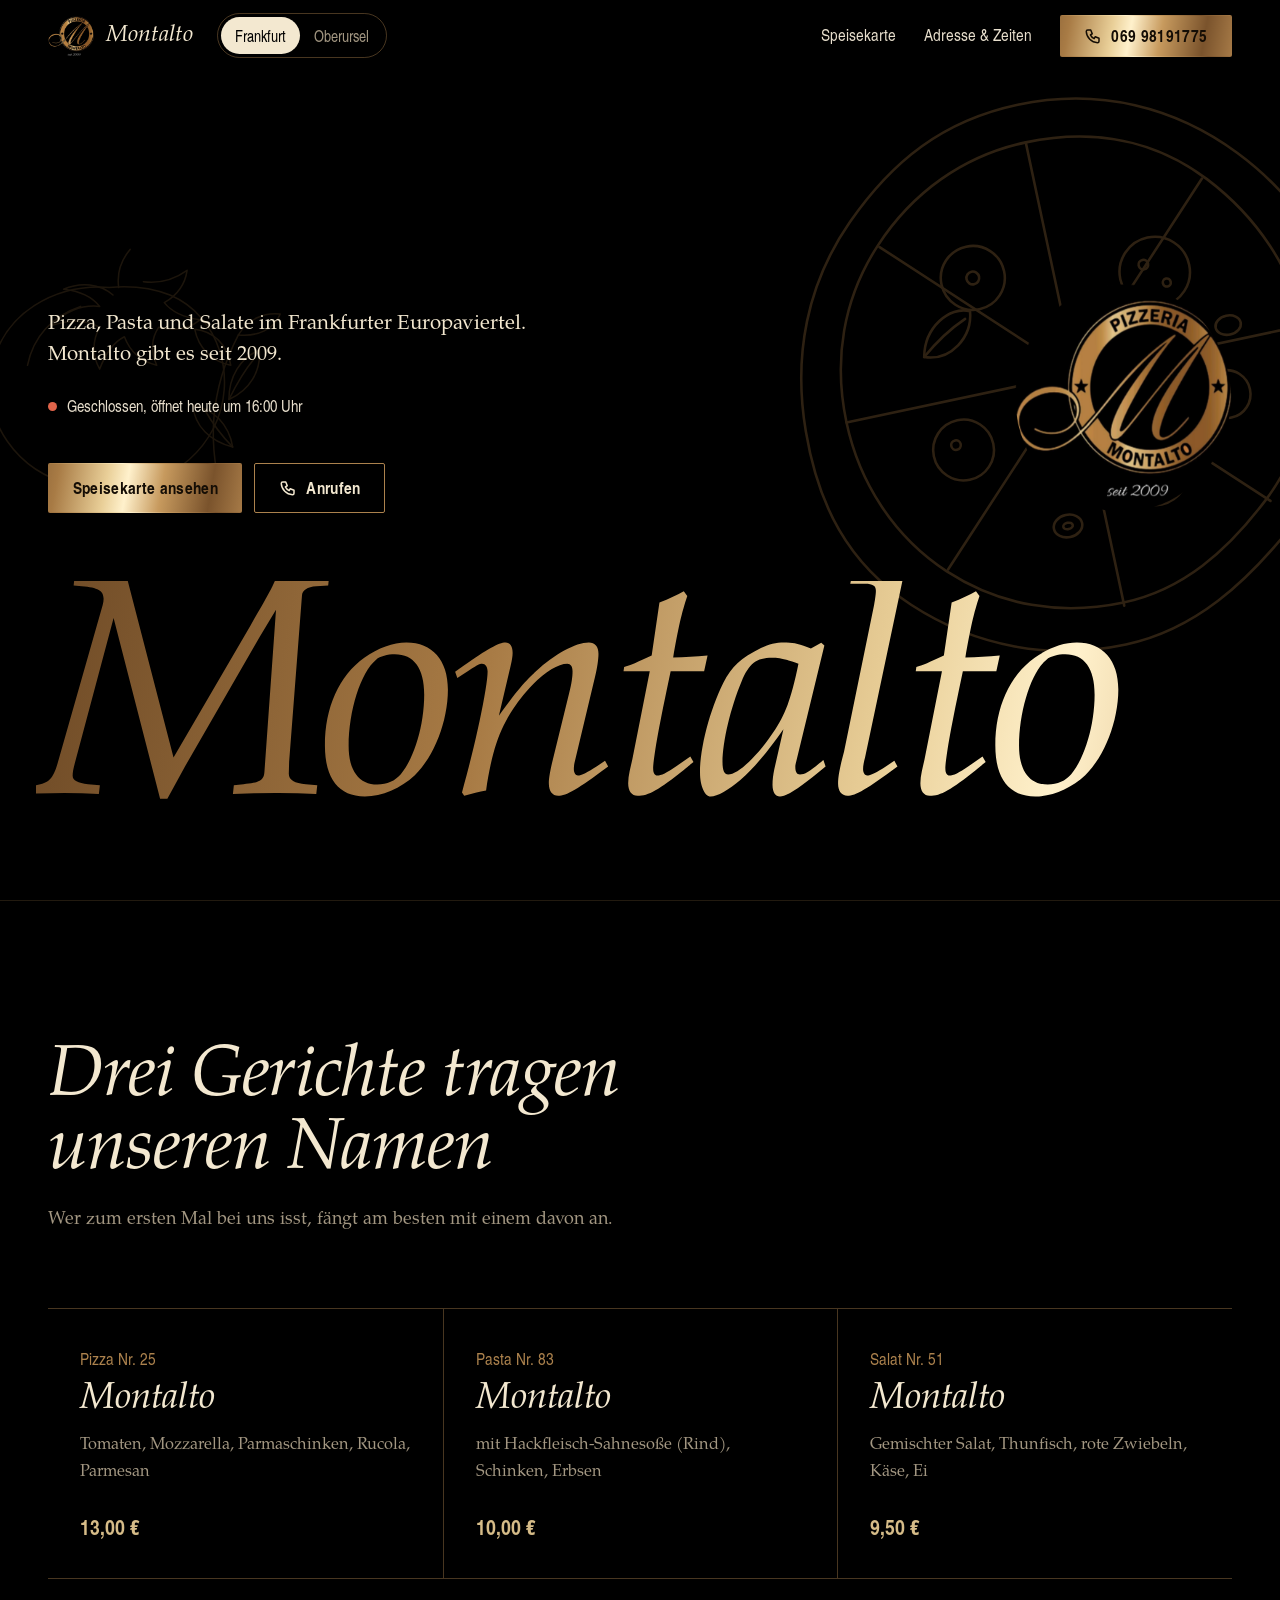
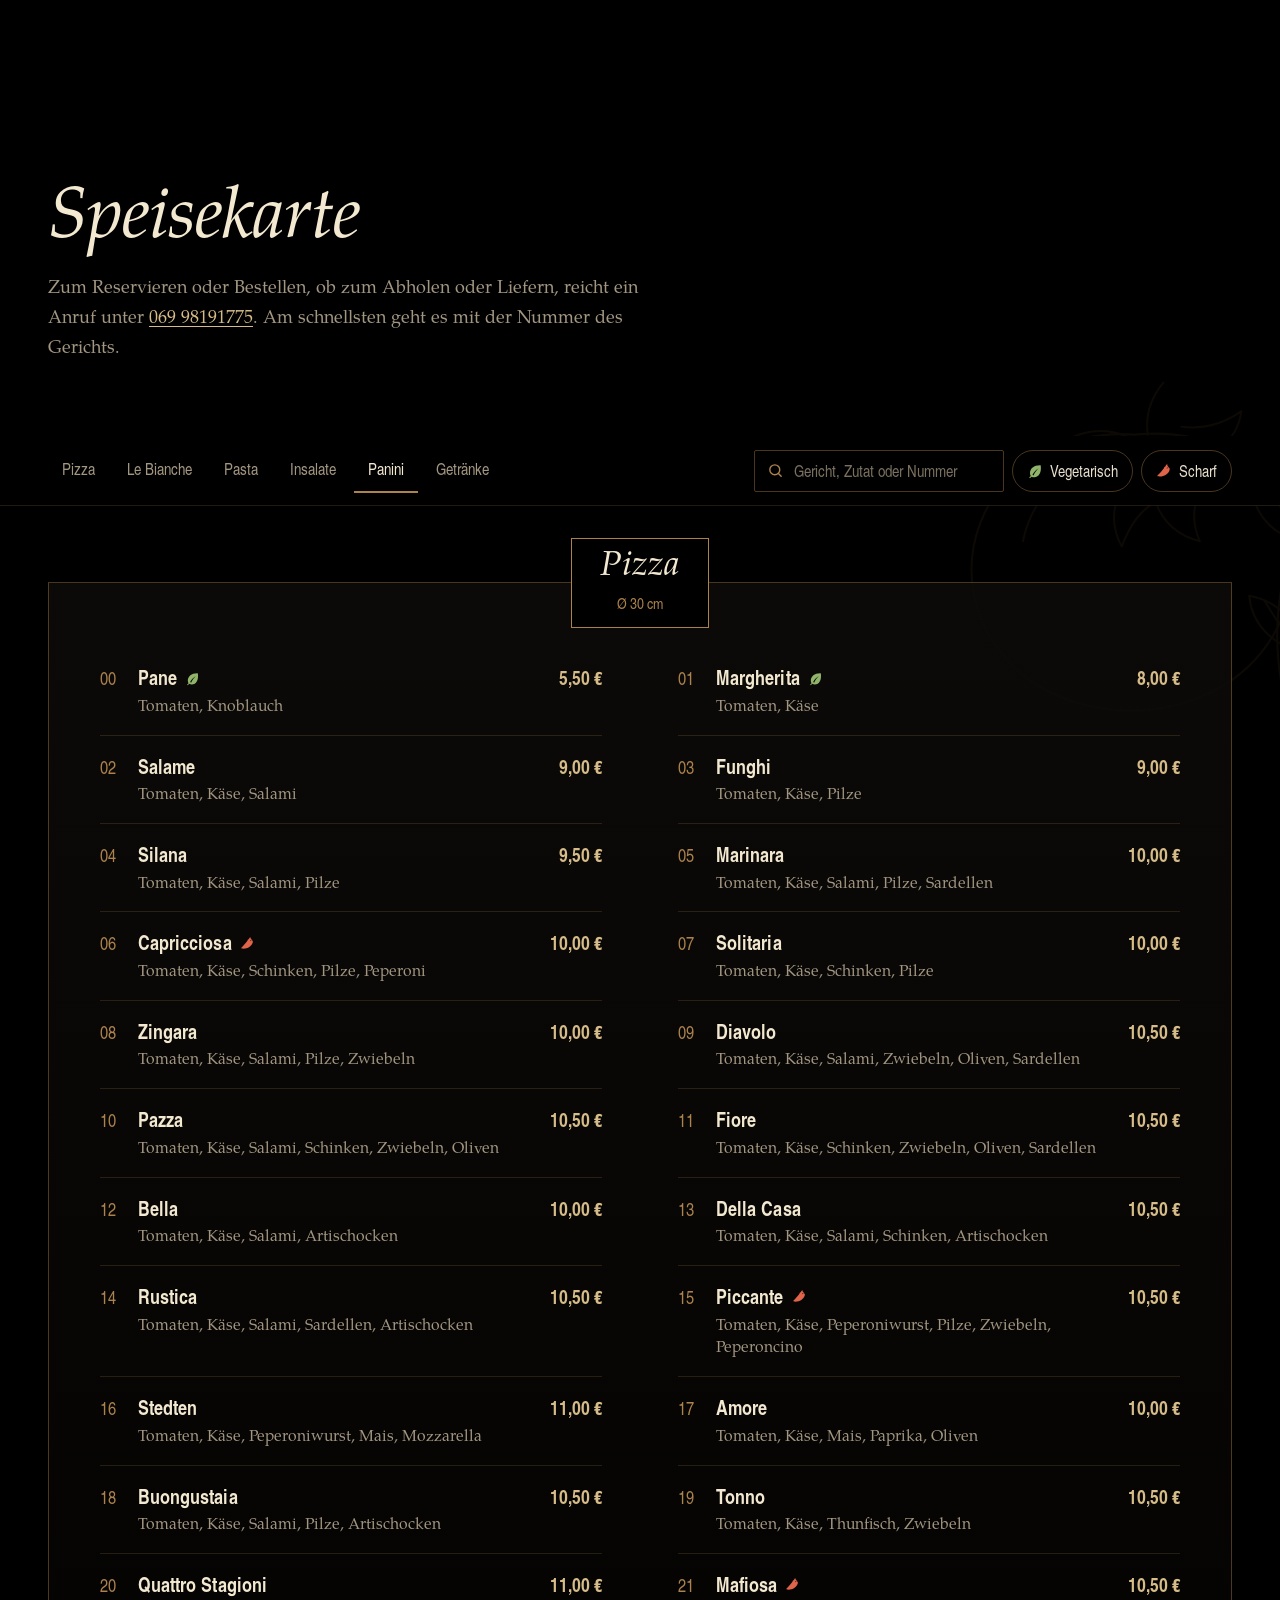
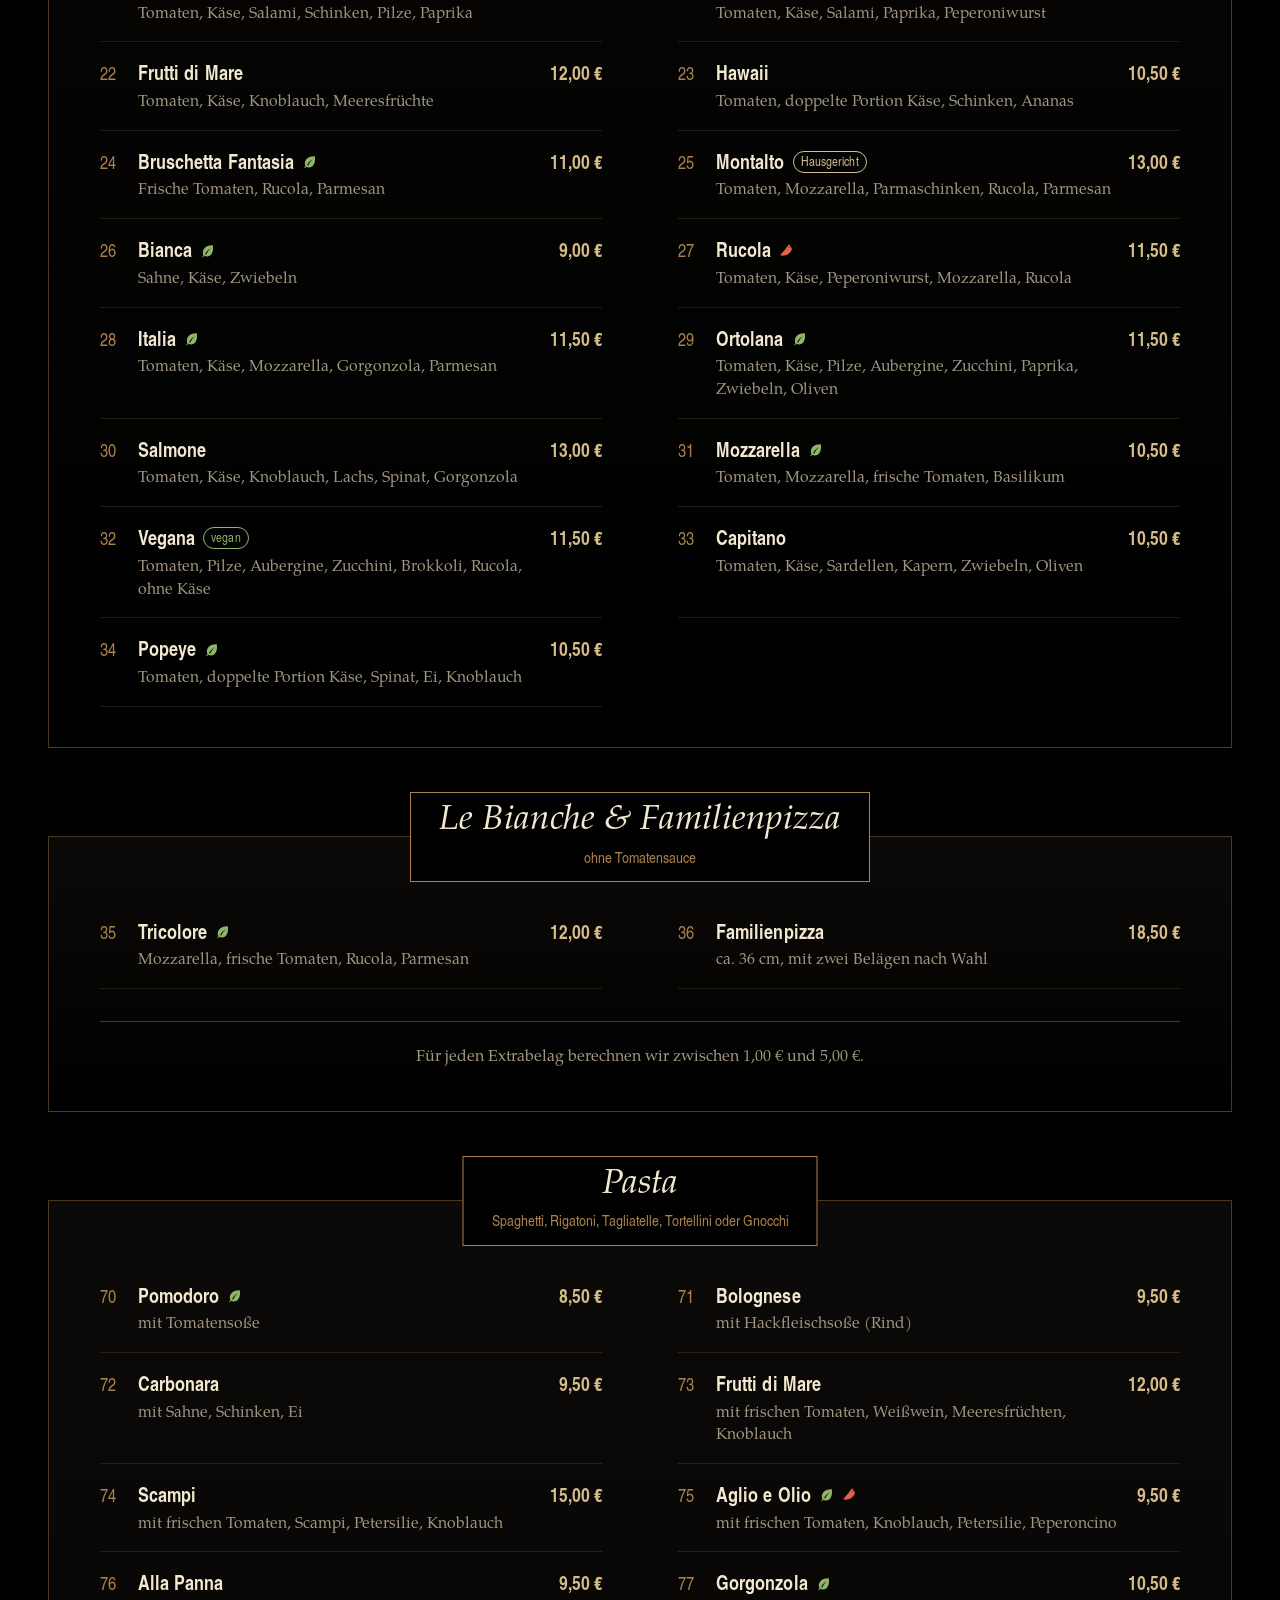
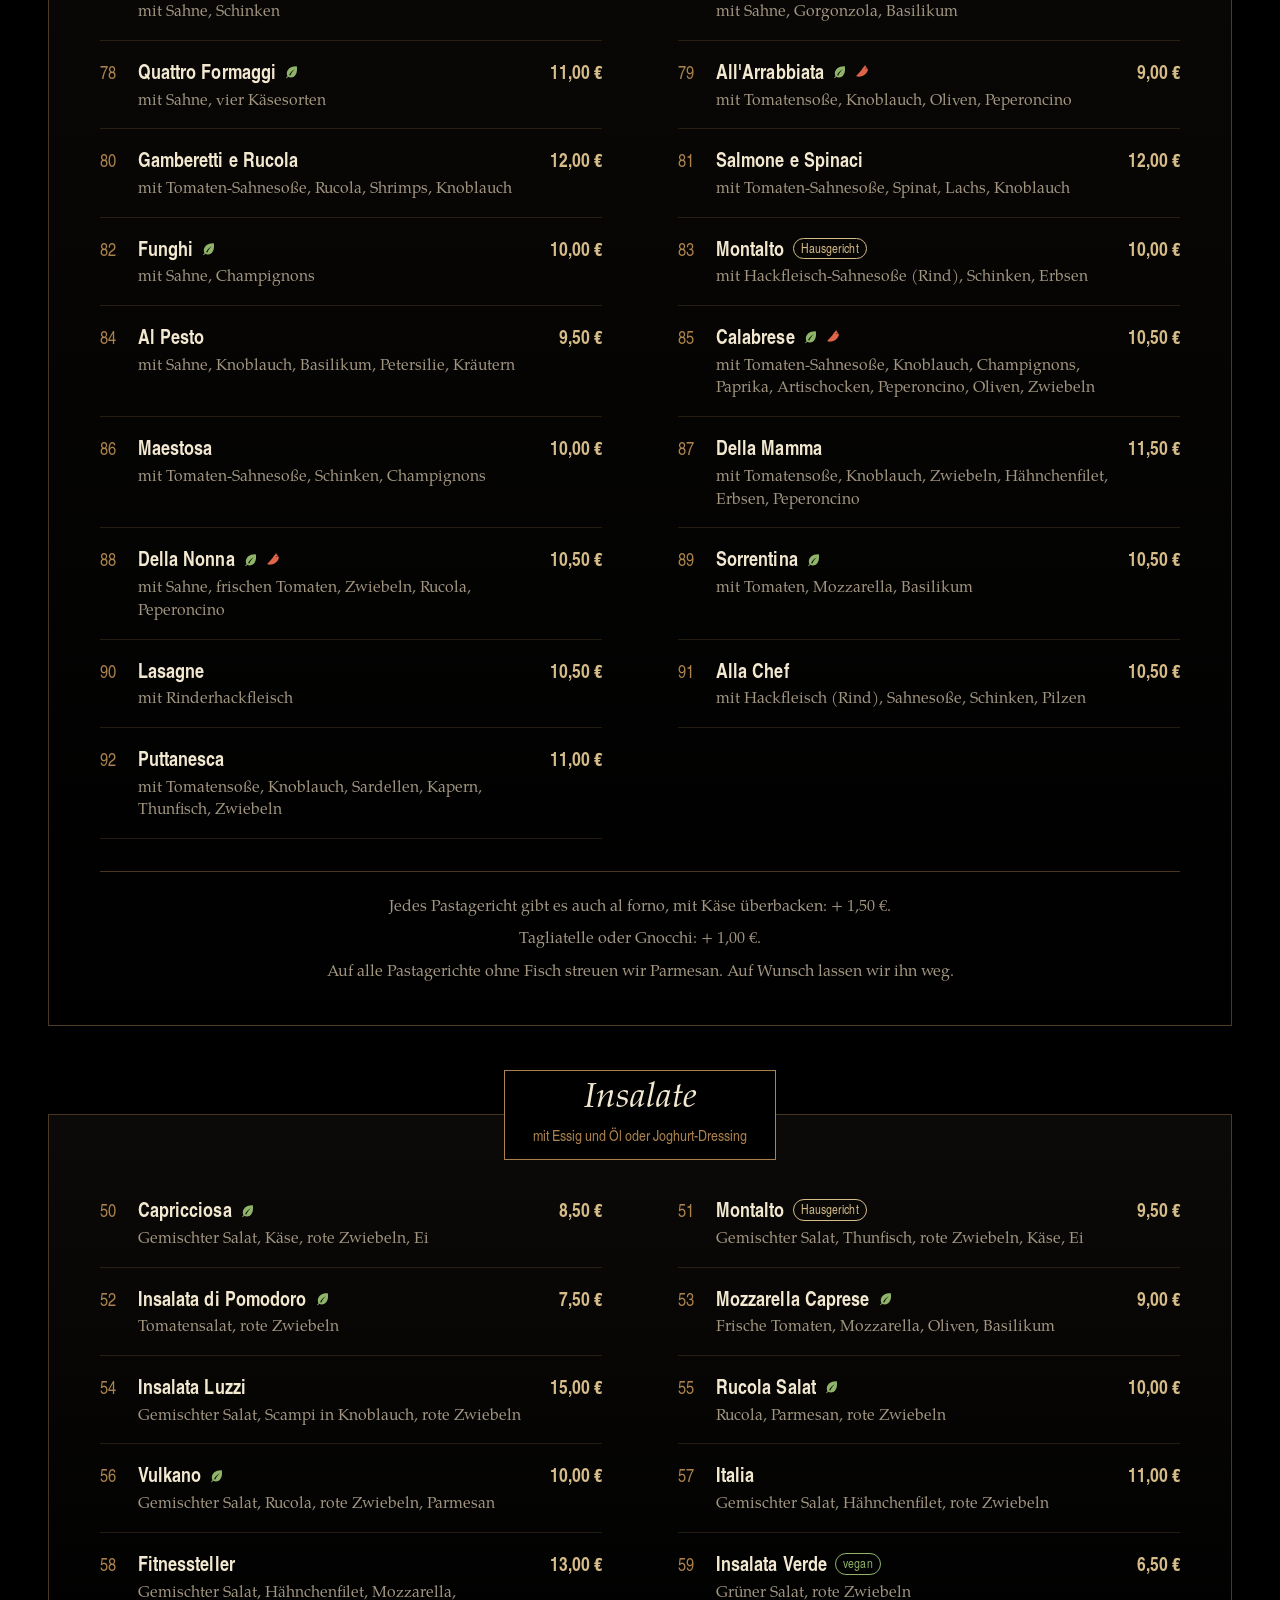
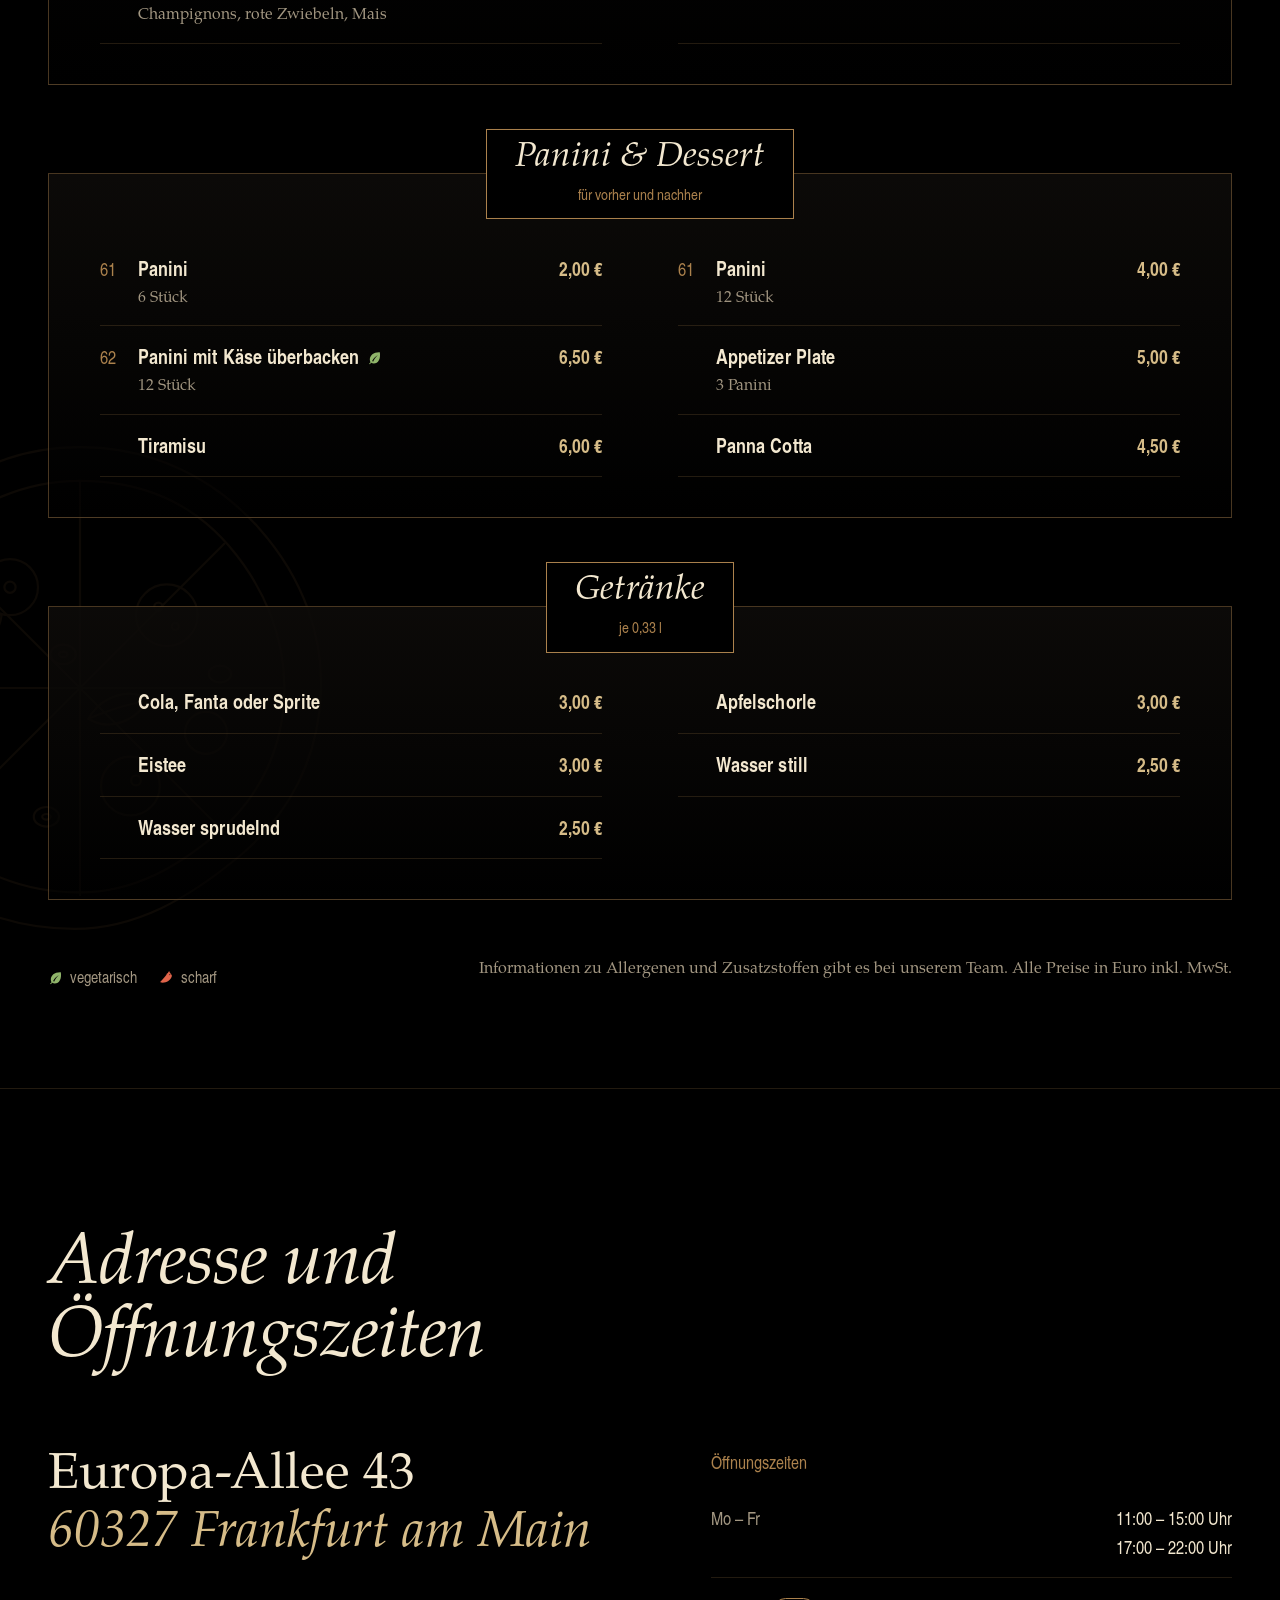
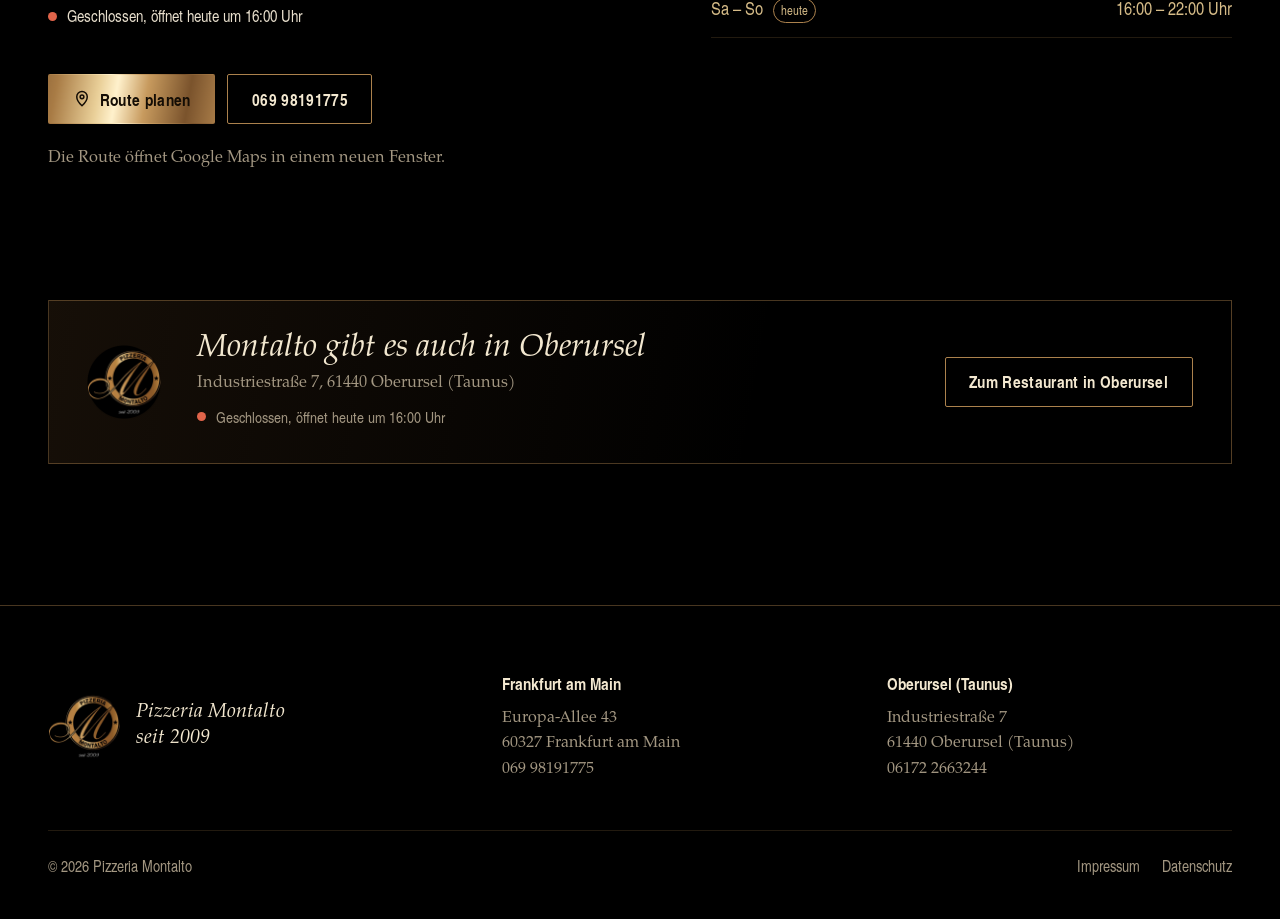
==== commit e2210c01: "Add files via upload" ====
--- a/index.html
+++ b/index.html
@@ -80,7 +80,7 @@
     <div class="wrap">
       <div class="abschnitt-kopf">
         <h2 id="karte-titel" class="abschnitt-titel">Speisekarte</h2>
-        <p>Zum Bestellen oder Reservieren reicht ein Anruf unter <a data-tel href="tel:+496998191775"><span data-fill="telAnzeige">069 98191775</span></a>. Am schnellsten geht es mit der Nummer des Gerichts.</p>
+        <p>Zum Reservieren oder Bestellen, ob zum Abholen oder Liefern, reicht ein Anruf unter <a data-tel href="tel:+496998191775"><span data-fill="telAnzeige">069 98191775</span></a>. Am schnellsten geht es mit der Nummer des Gerichts.</p>
       </div>
     </div>
     <div id="karte-inhalt">
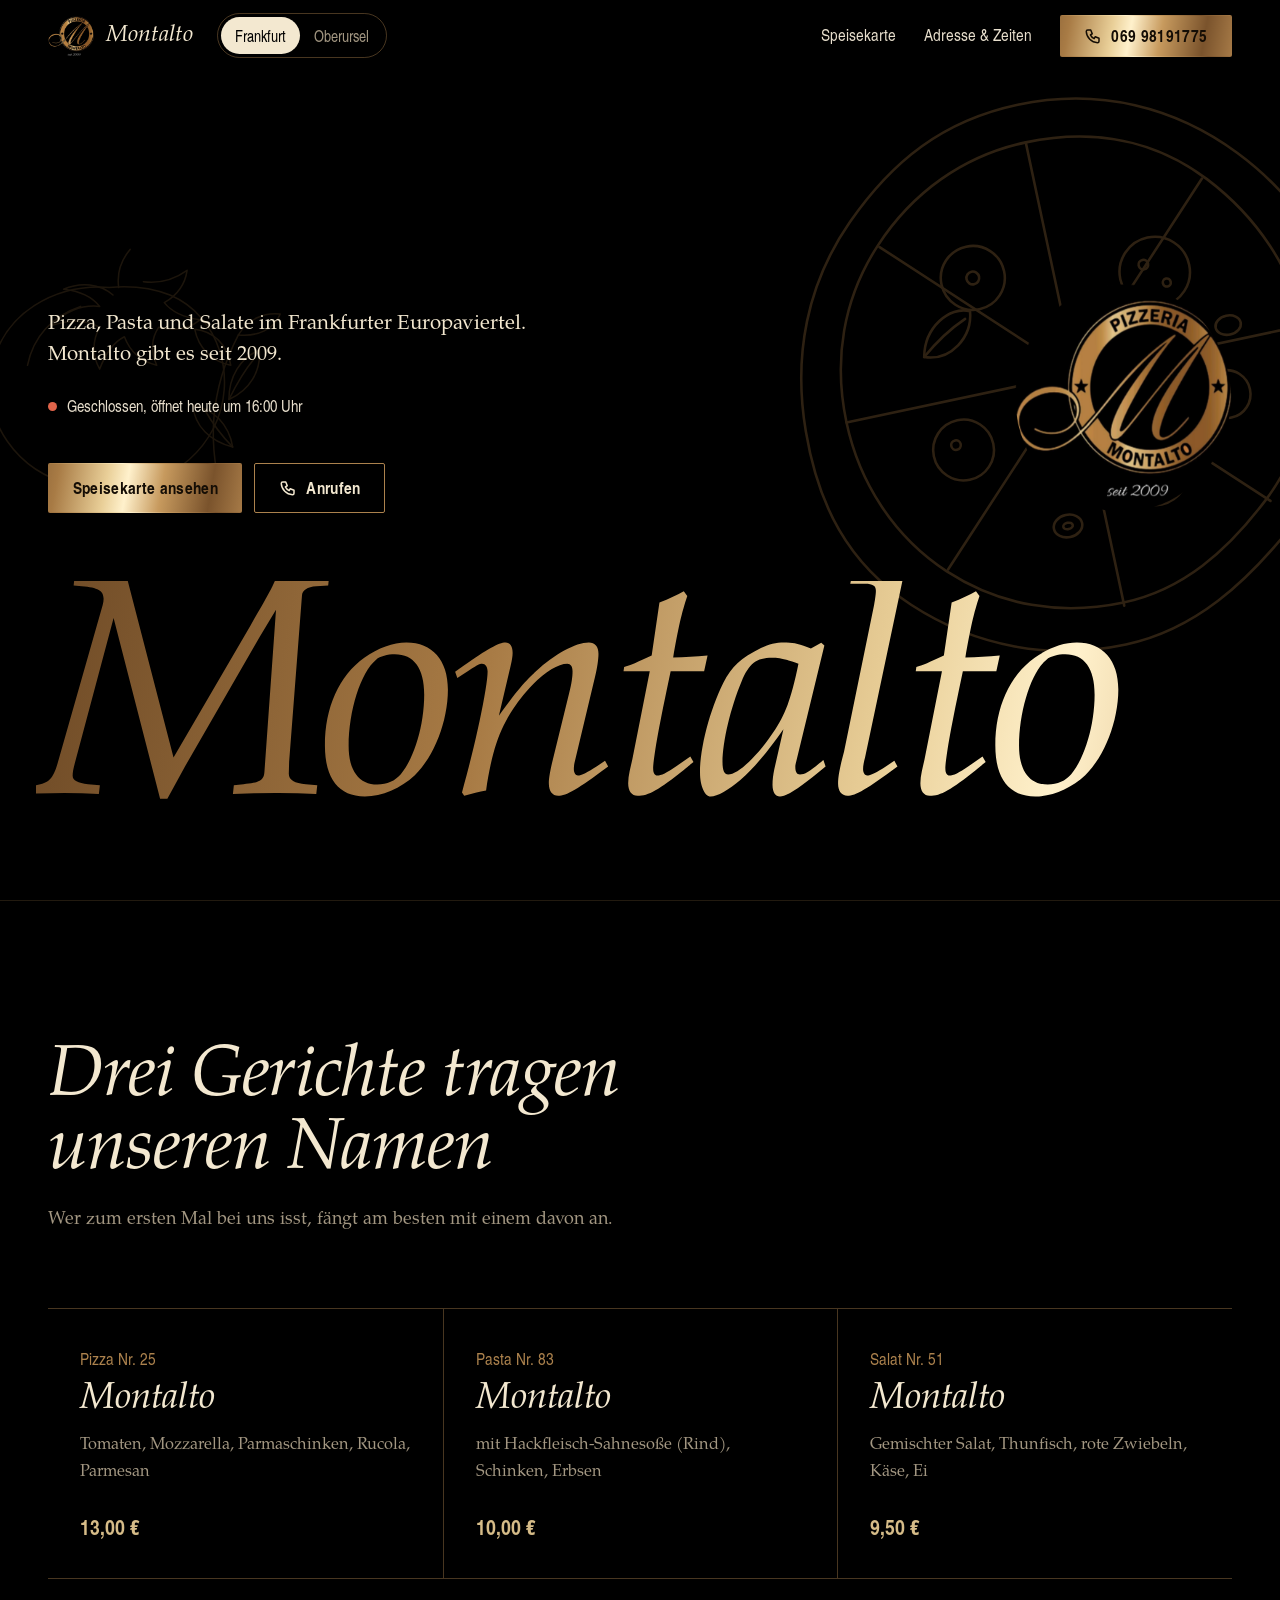
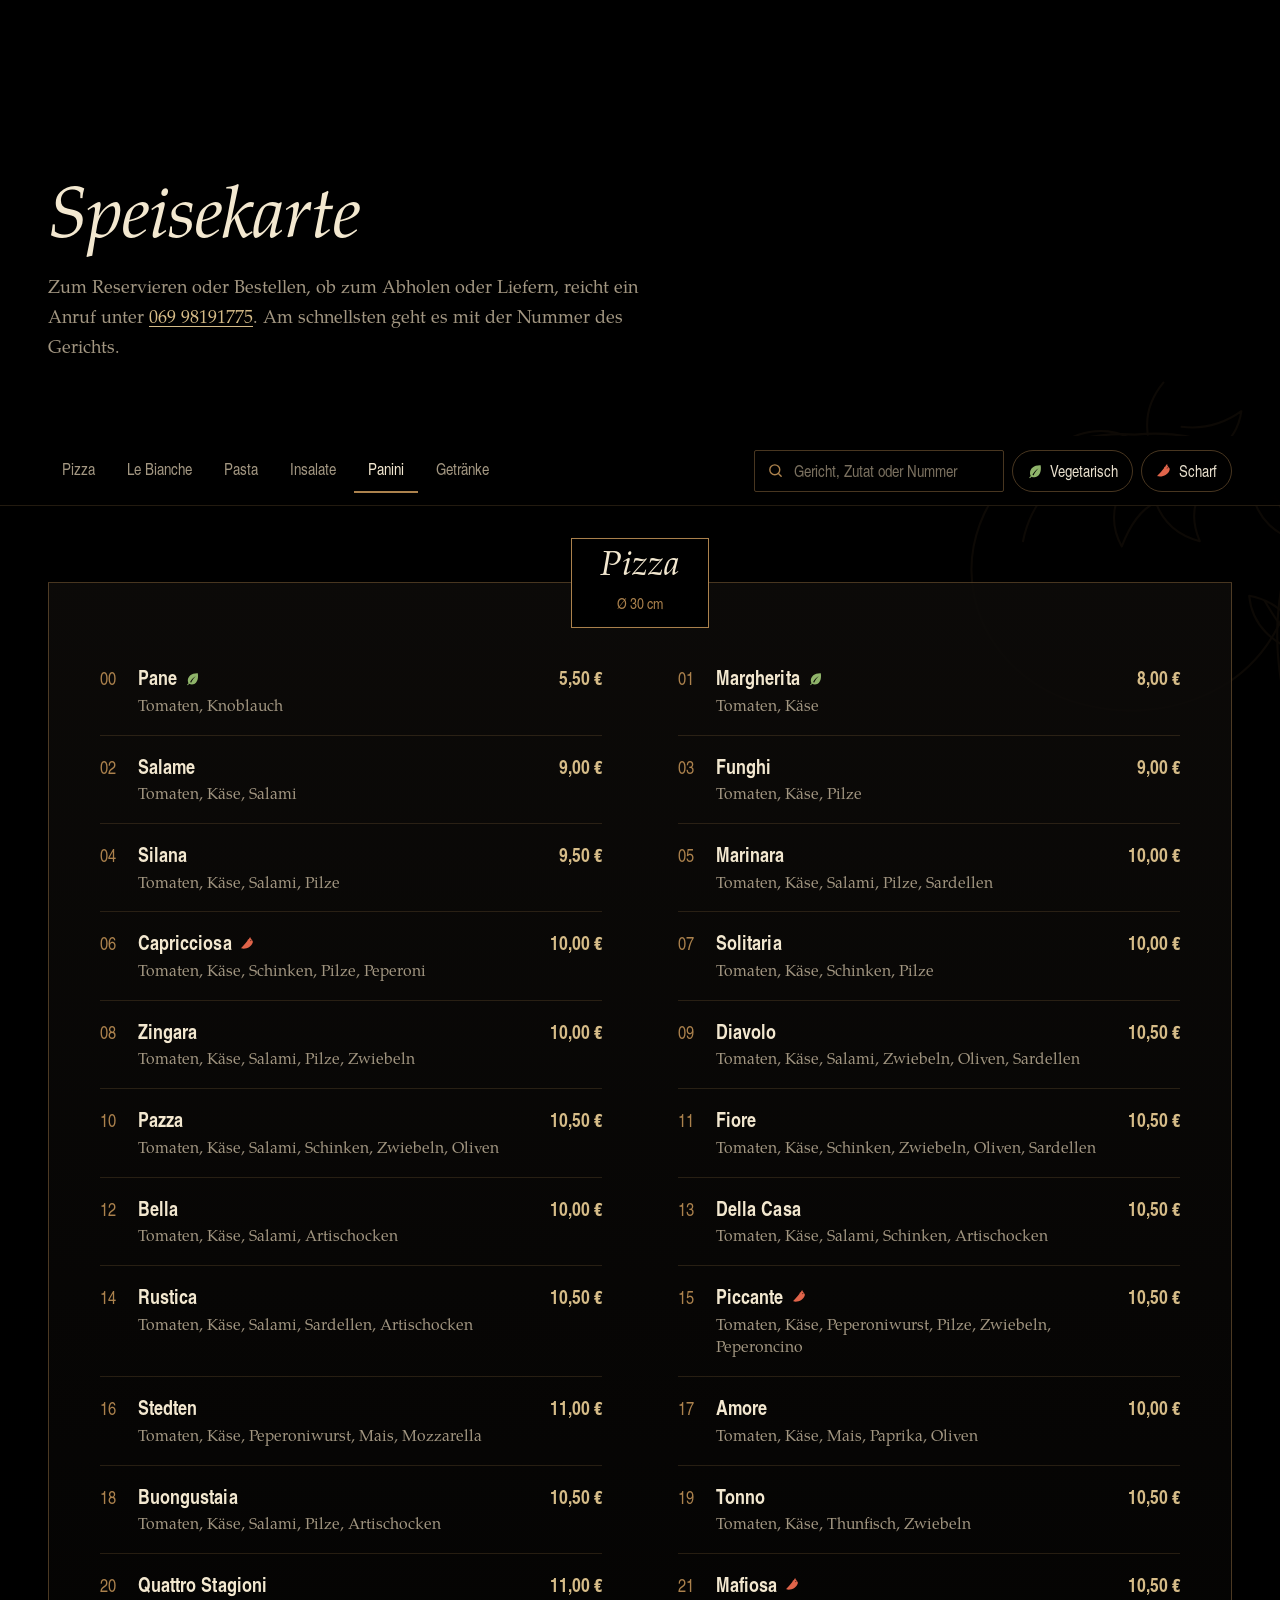
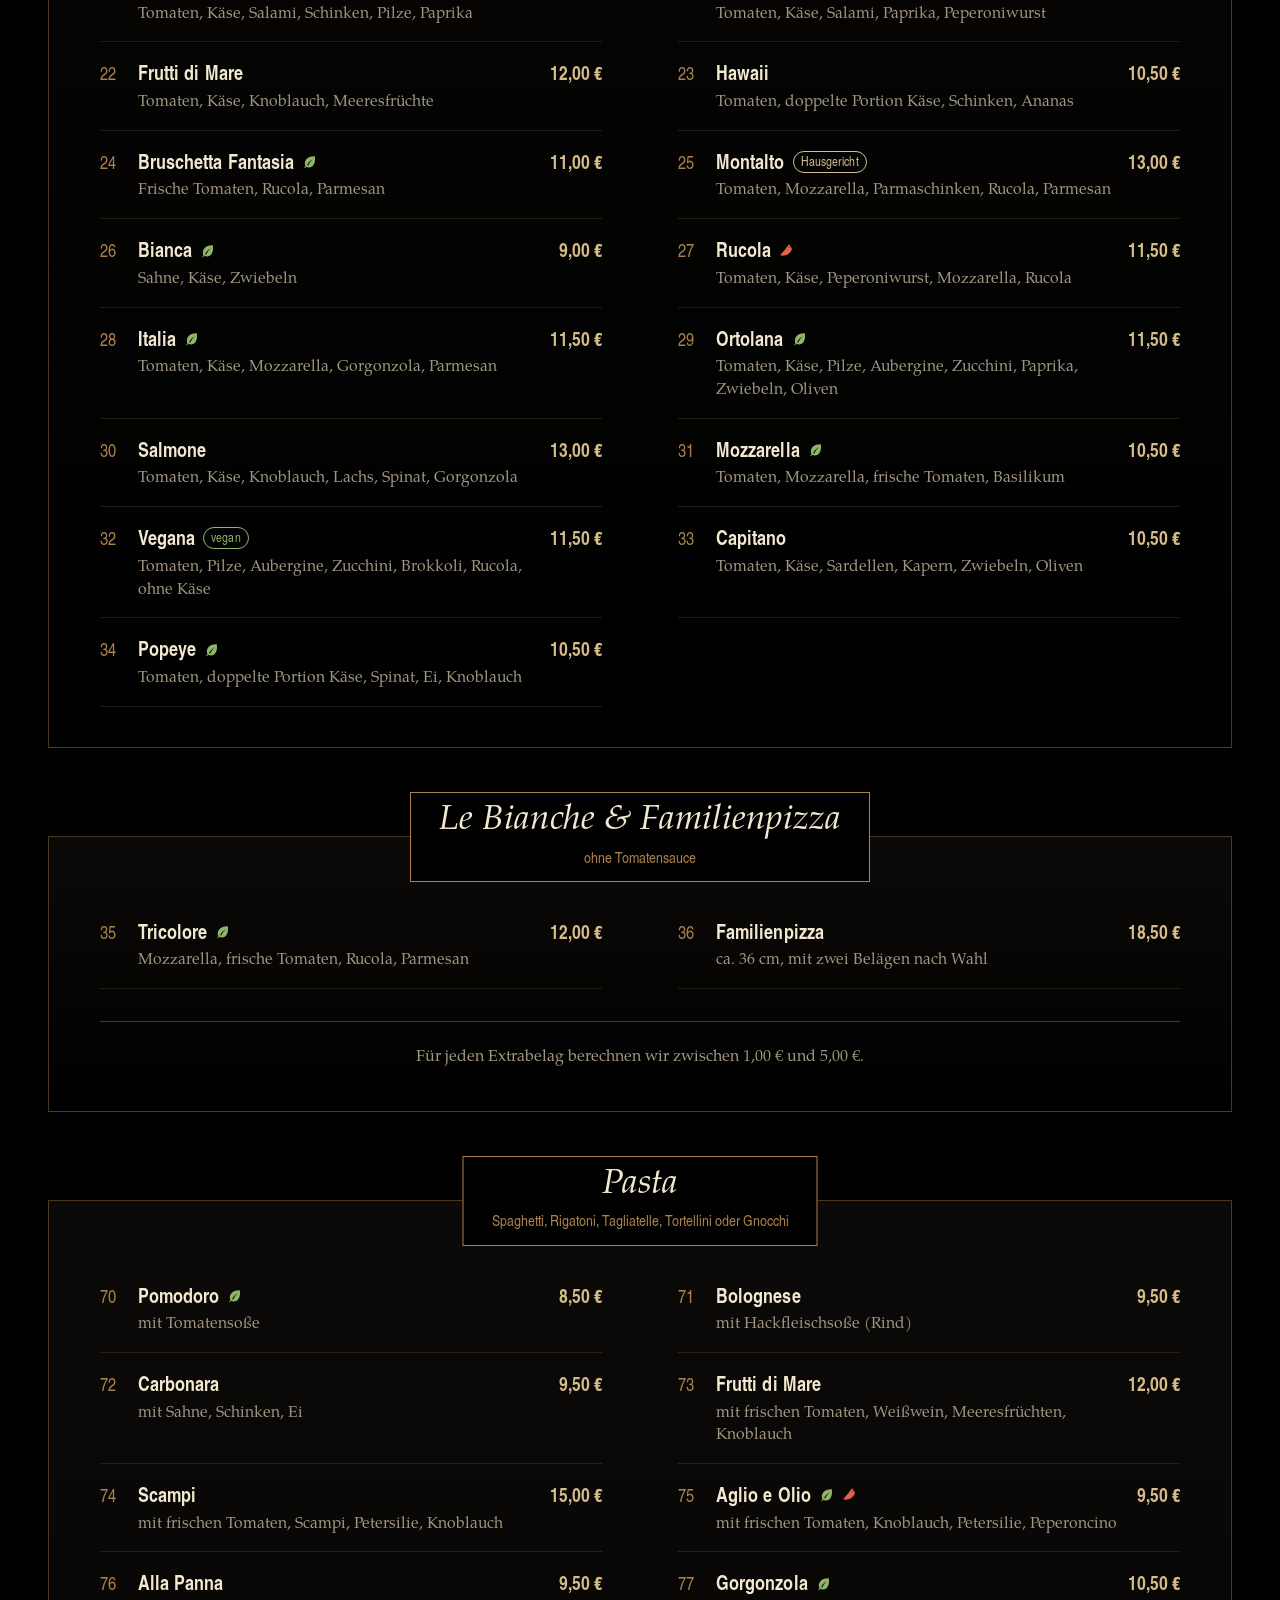
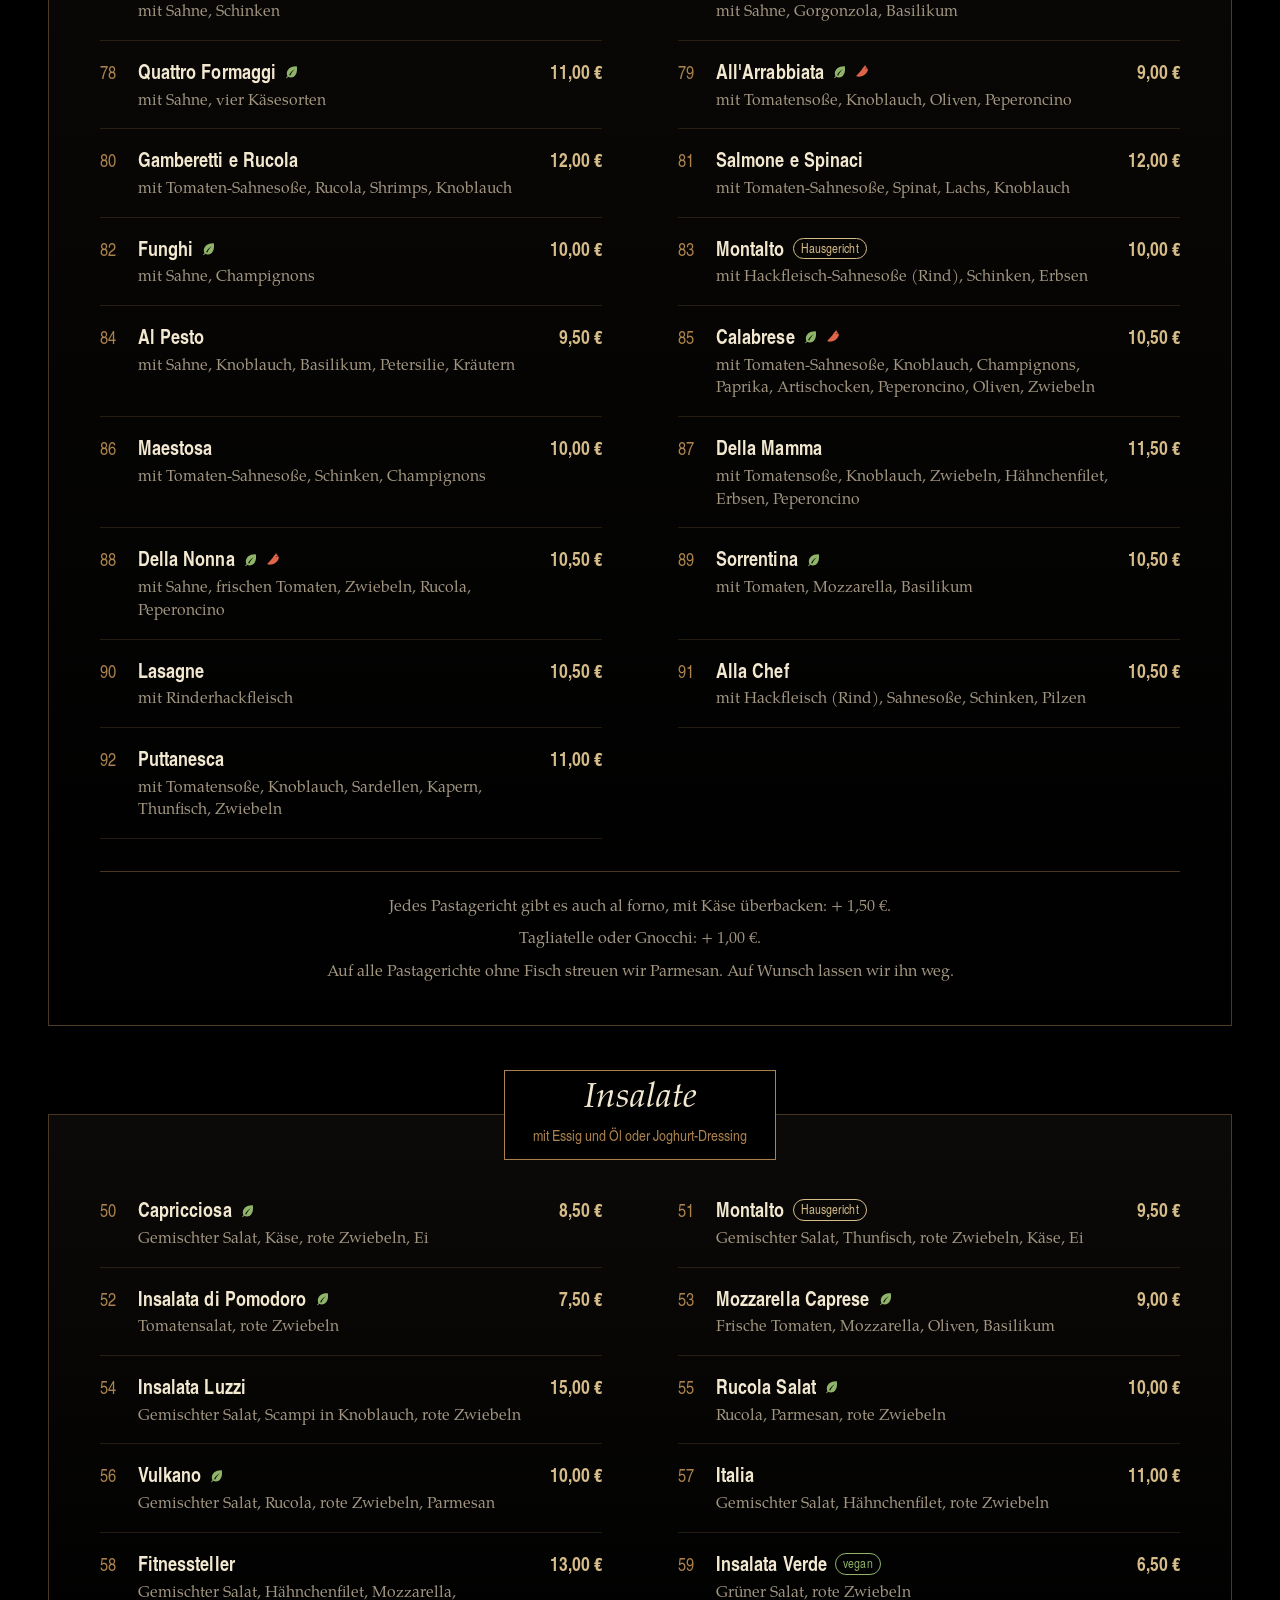
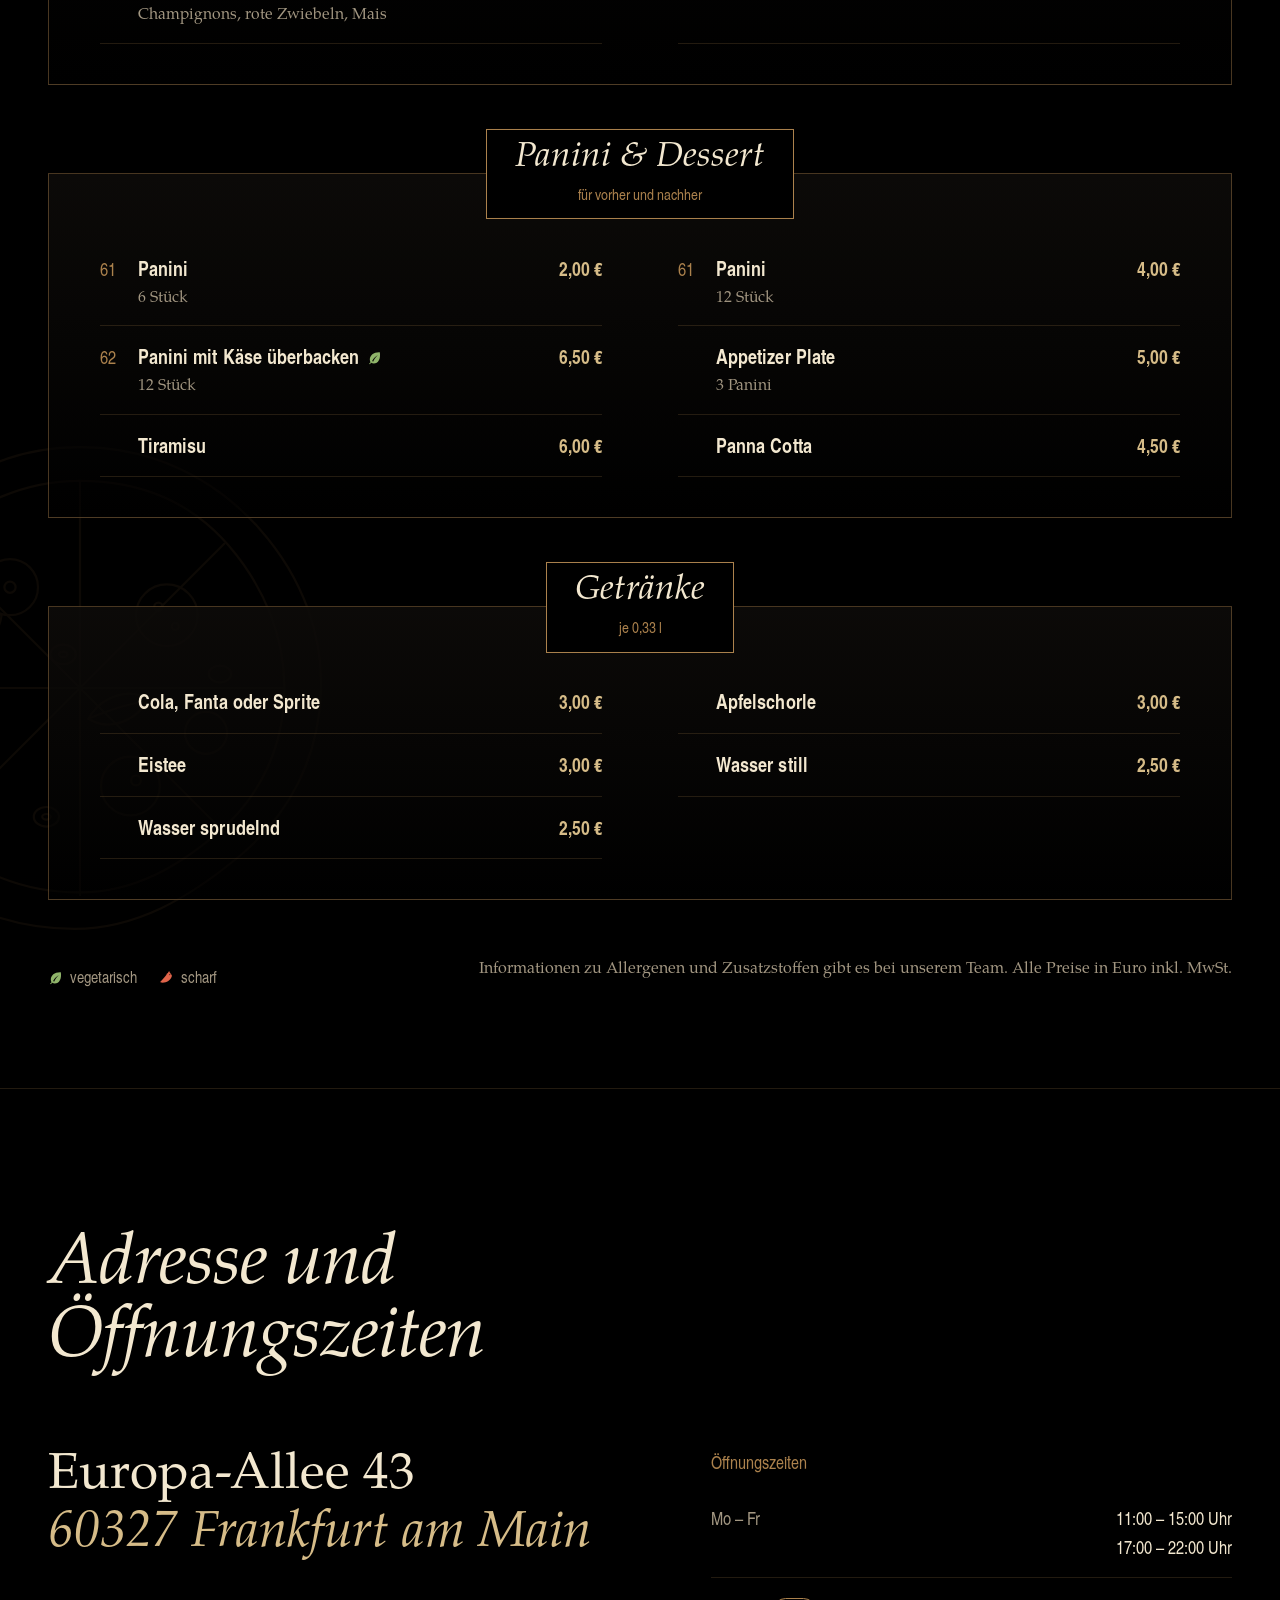
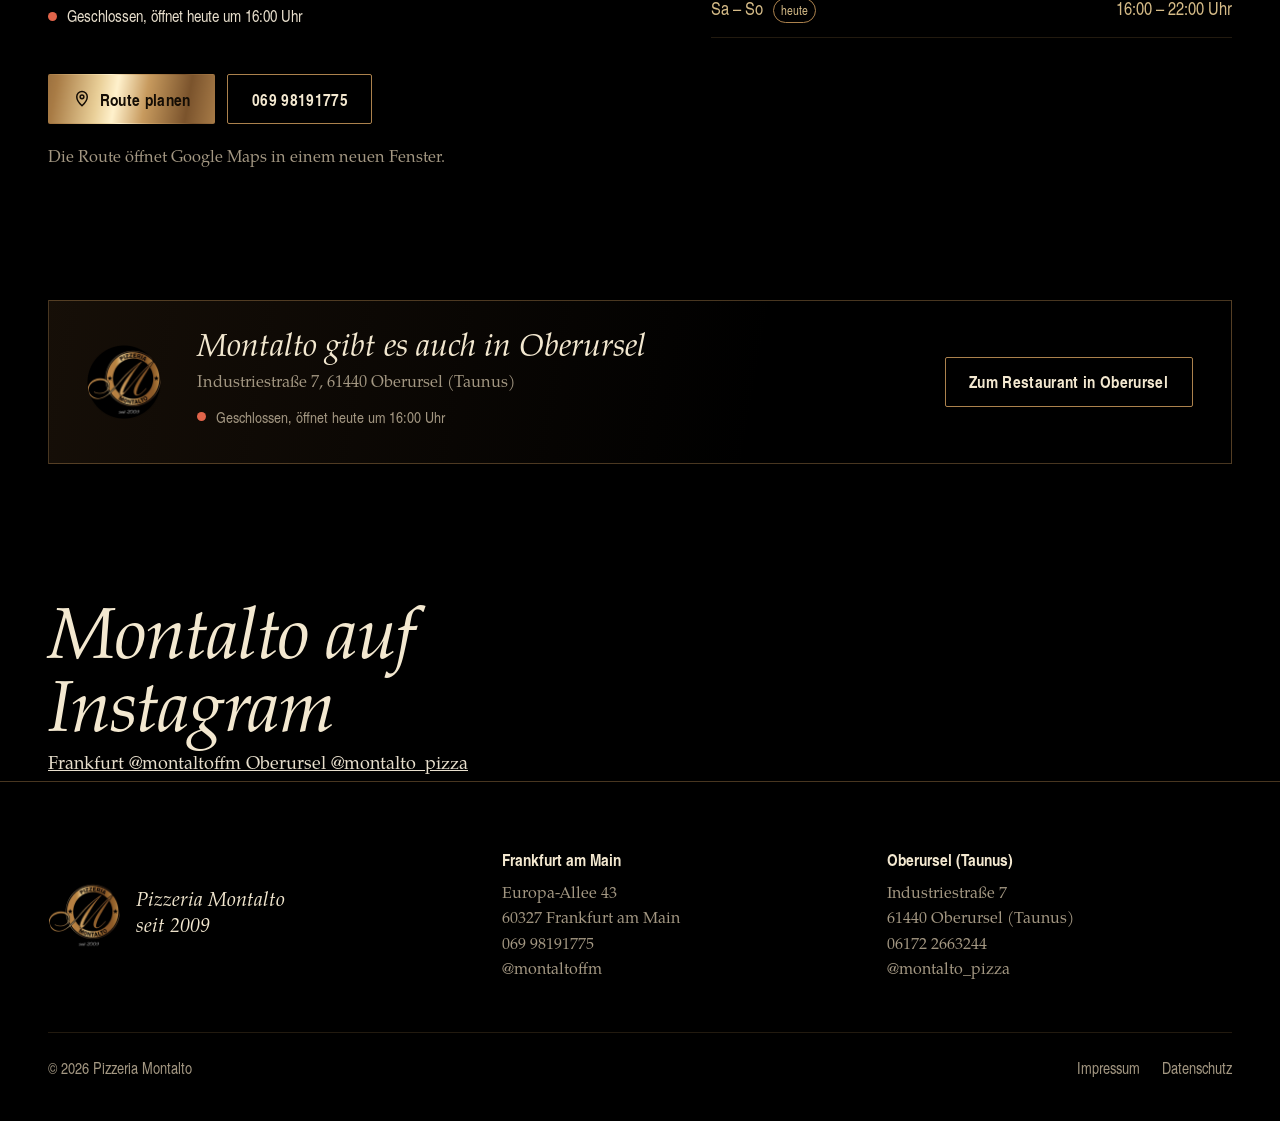
==== commit 4f6880ee: "Add files via upload" ====
--- a/index.html
+++ b/index.html
@@ -137,6 +137,22 @@
     </div>
   </section>
 
+  <section class="insta" aria-labelledby="insta-titel">
+    <div class="wrap">
+      <h2 id="insta-titel" class="abschnitt-titel">Montalto auf Instagram</h2>
+      <div class="insta-reihe">
+        <a class="insta-link" data-loc="frankfurt" data-insta href="https://www.instagram.com/montaltoffm/" target="_blank" rel="noopener">
+          <span class="insta-ort">Frankfurt</span>
+          <span class="insta-handle"><span class="icon-insta" aria-hidden="true"></span><span class="name" data-loc="frankfurt" data-fill="insta">@montaltoffm</span></span>
+        </a>
+        <a class="insta-link" data-loc="oberursel" data-insta href="https://www.instagram.com/montalto_pizza/" target="_blank" rel="noopener">
+          <span class="insta-ort">Oberursel</span>
+          <span class="insta-handle"><span class="icon-insta" aria-hidden="true"></span><span class="name" data-loc="oberursel" data-fill="insta">@montalto_pizza</span></span>
+        </a>
+      </div>
+    </div>
+  </section>
+
 </main>
 
 <footer class="fuss">
@@ -151,7 +167,8 @@
         <address>
           <span data-loc="frankfurt" data-fill="strasse">Europa-Allee 43</span><br>
           <span data-loc="frankfurt" data-fill="plzOrt">60327 Frankfurt am Main</span><br>
-          <a data-loc="frankfurt" data-tel href="tel:+496998191775"><span data-loc="frankfurt" data-fill="telAnzeige">069 98191775</span></a>
+          <a data-loc="frankfurt" data-tel href="tel:+496998191775"><span data-loc="frankfurt" data-fill="telAnzeige">069 98191775</span></a><br>
+          <a class="fuss-insta" data-loc="frankfurt" data-insta href="https://www.instagram.com/montaltoffm/" target="_blank" rel="noopener"><span class="icon-insta" aria-hidden="true"></span><span data-loc="frankfurt" data-fill="insta">@montaltoffm</span></a>
         </address>
       </div>
       <div>
@@ -159,7 +176,8 @@
         <address>
           <span data-loc="oberursel" data-fill="strasse">Industriestraße 7</span><br>
           <span data-loc="oberursel" data-fill="plzOrt">61440 Oberursel (Taunus)</span><br>
-          <a data-loc="oberursel" data-tel href="tel:+4961722663244"><span data-loc="oberursel" data-fill="telAnzeige">06172 2663244</span></a>
+          <a data-loc="oberursel" data-tel href="tel:+4961722663244"><span data-loc="oberursel" data-fill="telAnzeige">06172 2663244</span></a><br>
+          <a class="fuss-insta" data-loc="oberursel" data-insta href="https://www.instagram.com/montalto_pizza/" target="_blank" rel="noopener"><span class="icon-insta" aria-hidden="true"></span><span data-loc="oberursel" data-fill="insta">@montalto_pizza</span></a>
         </address>
       </div>
     </div>
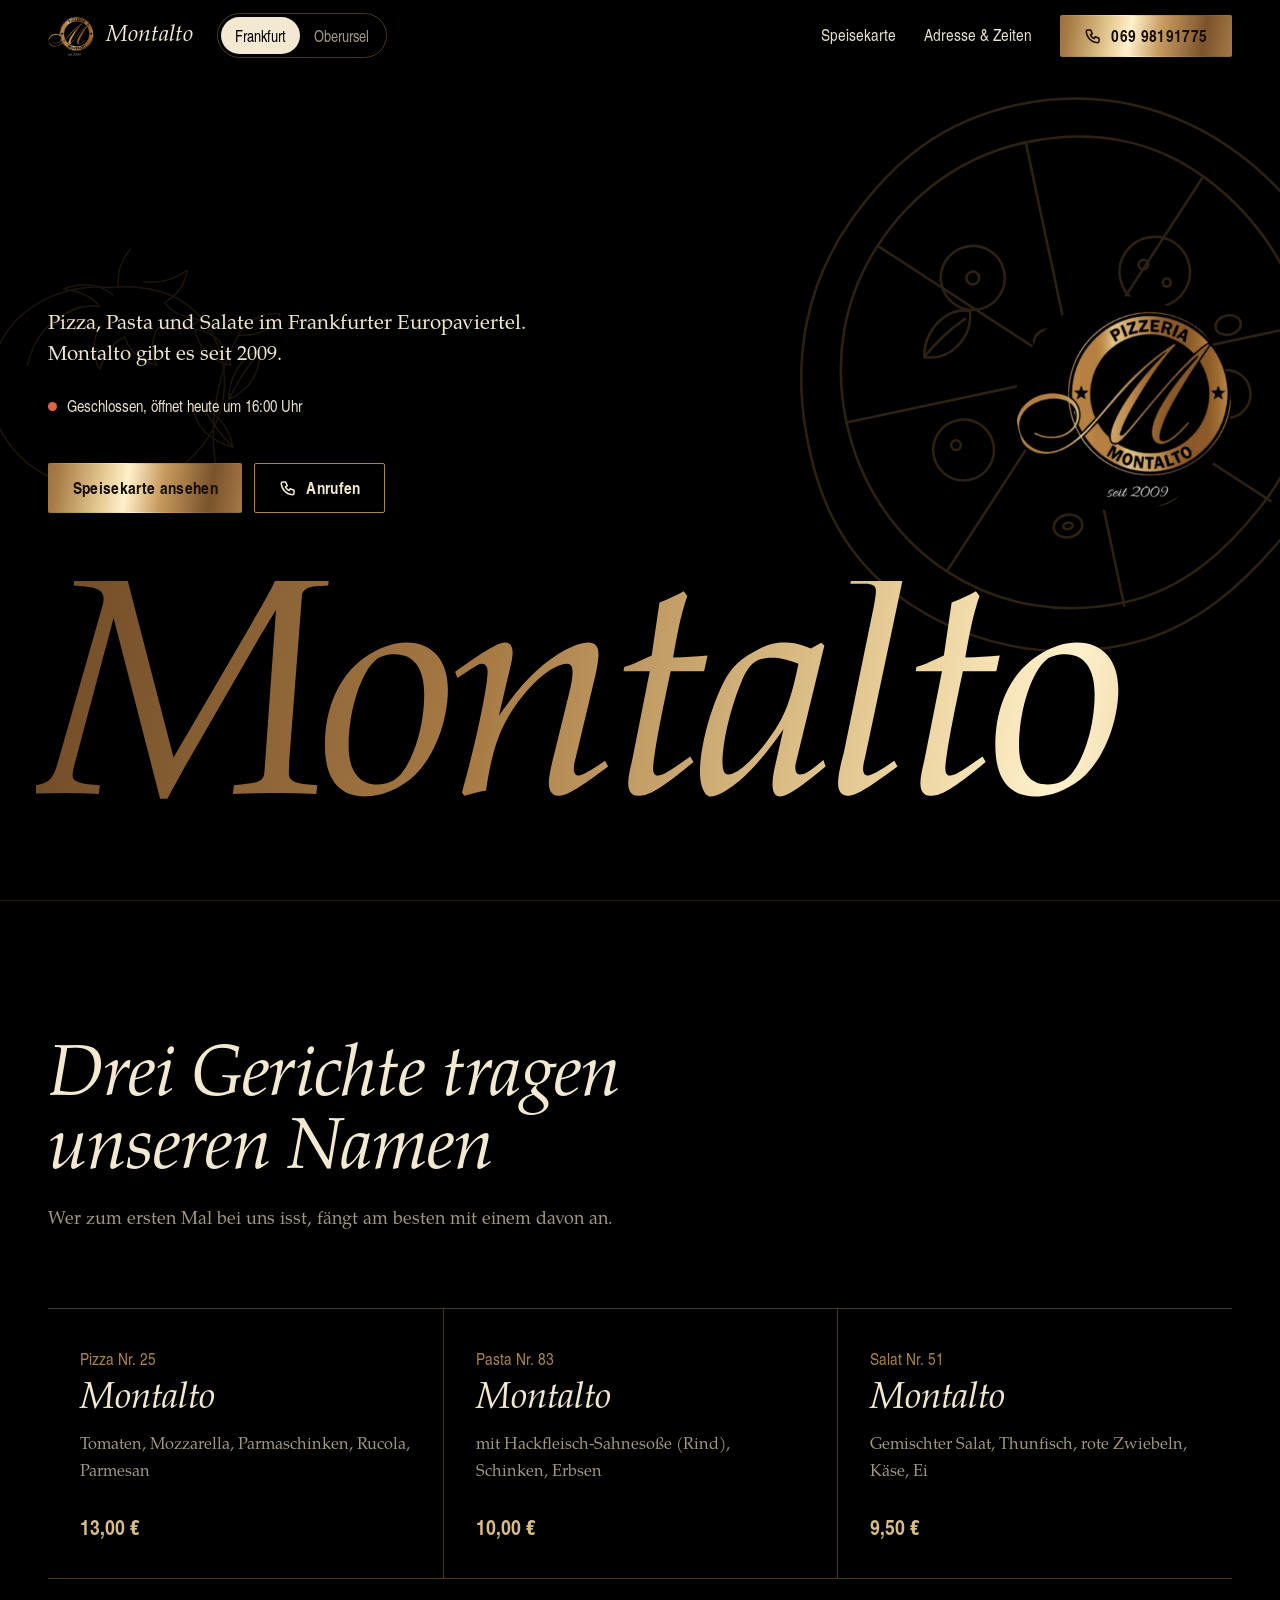
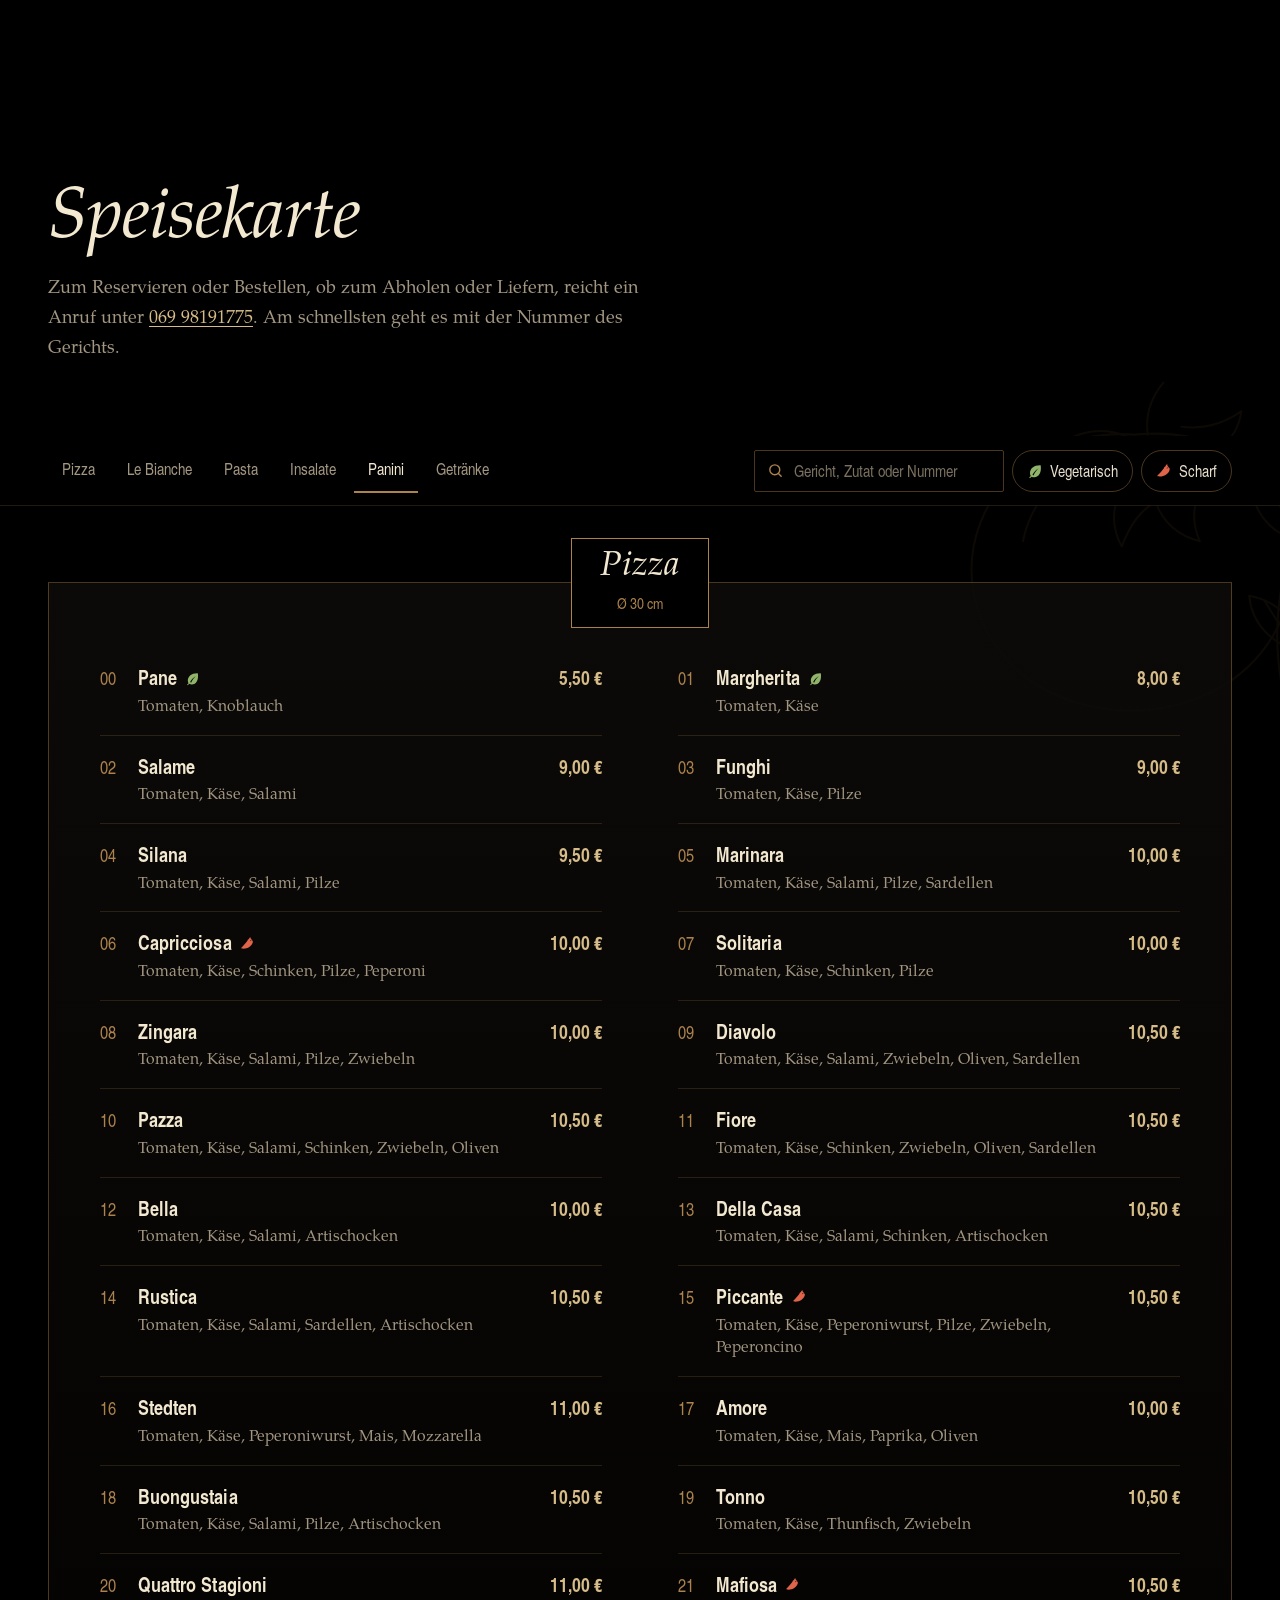
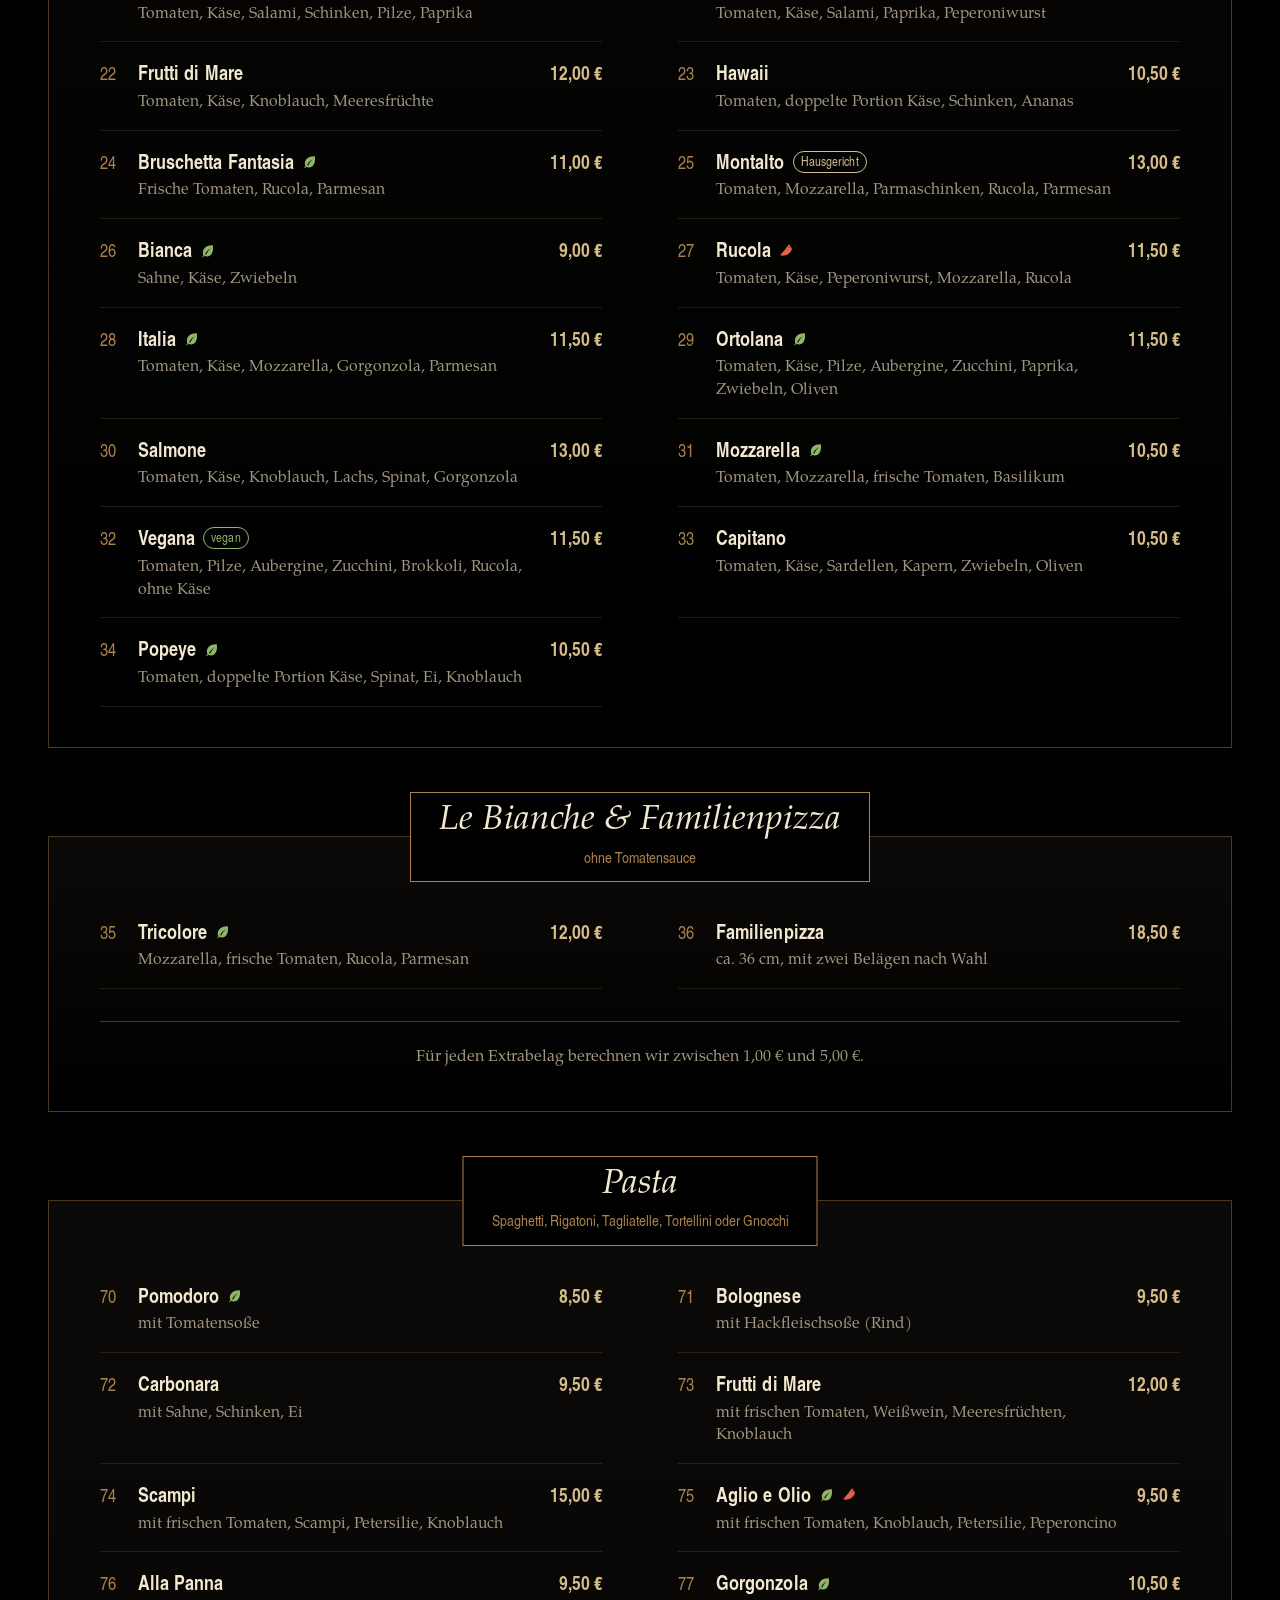
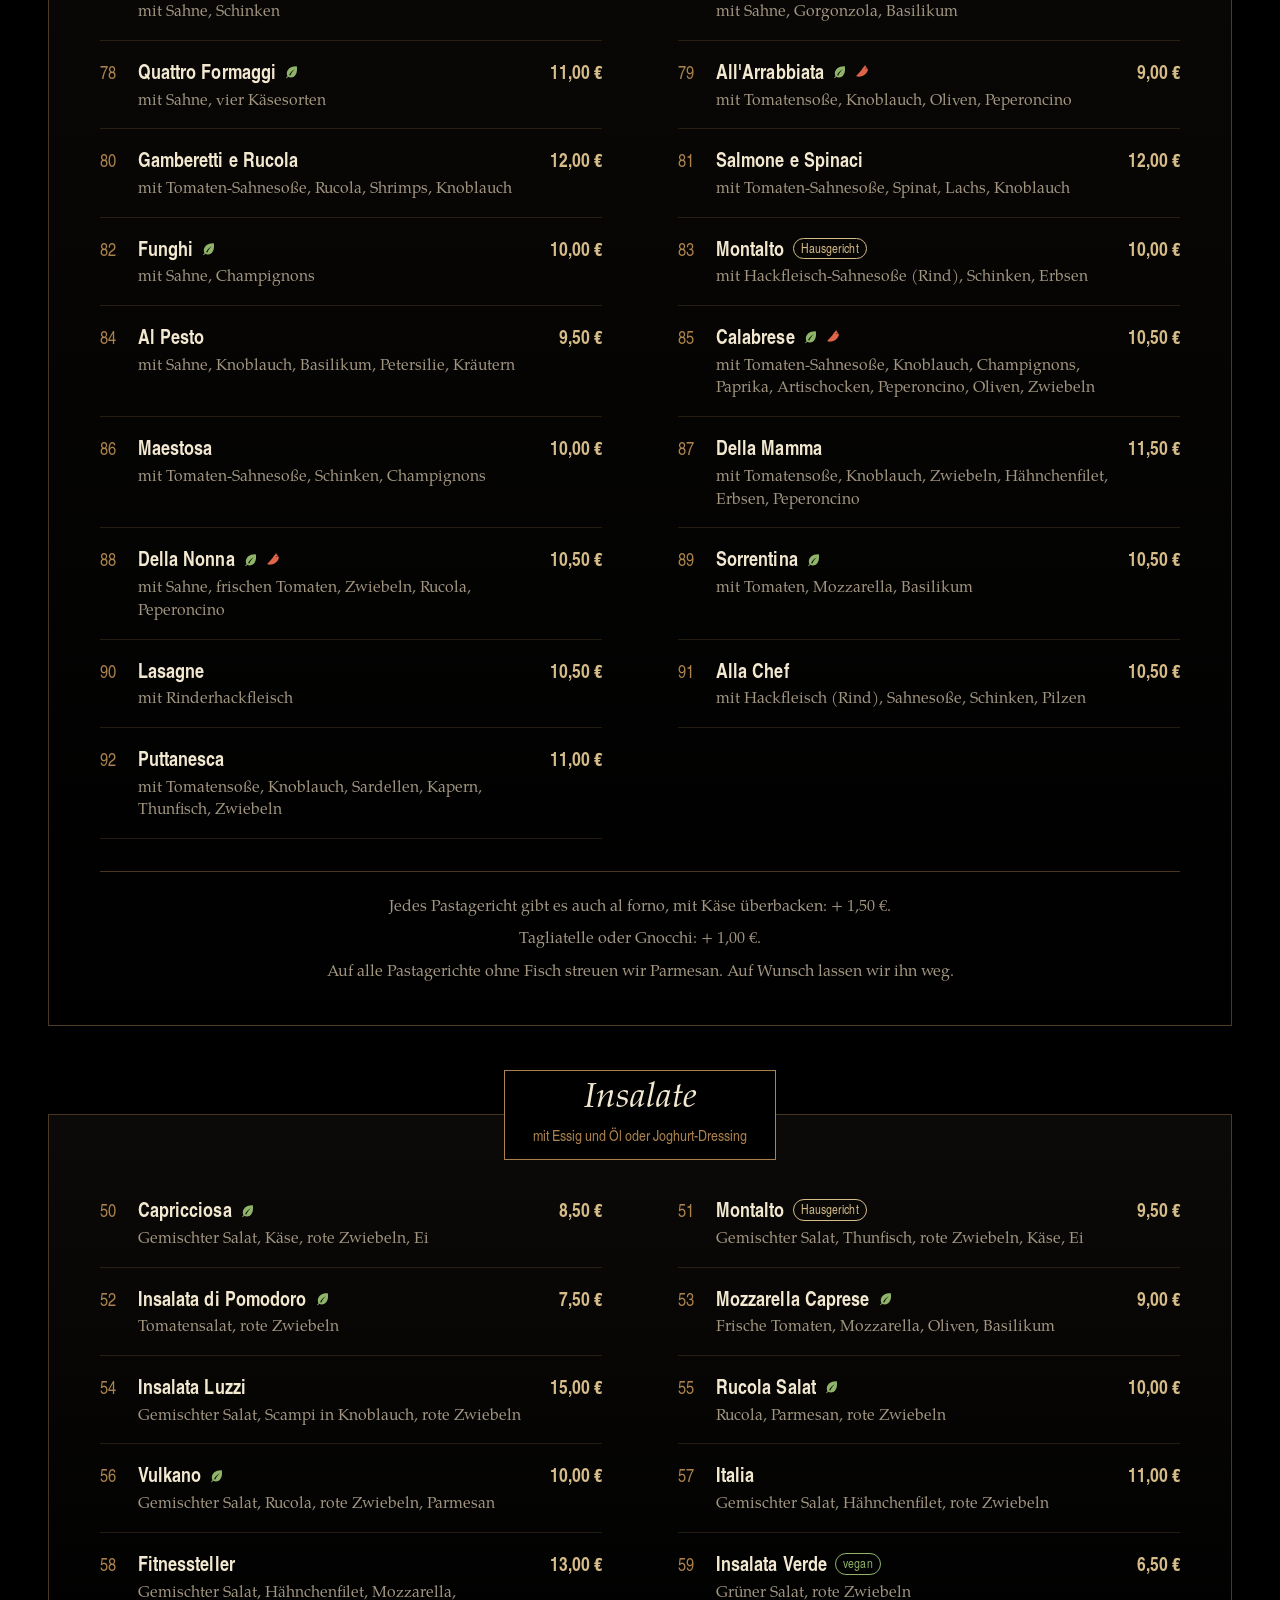
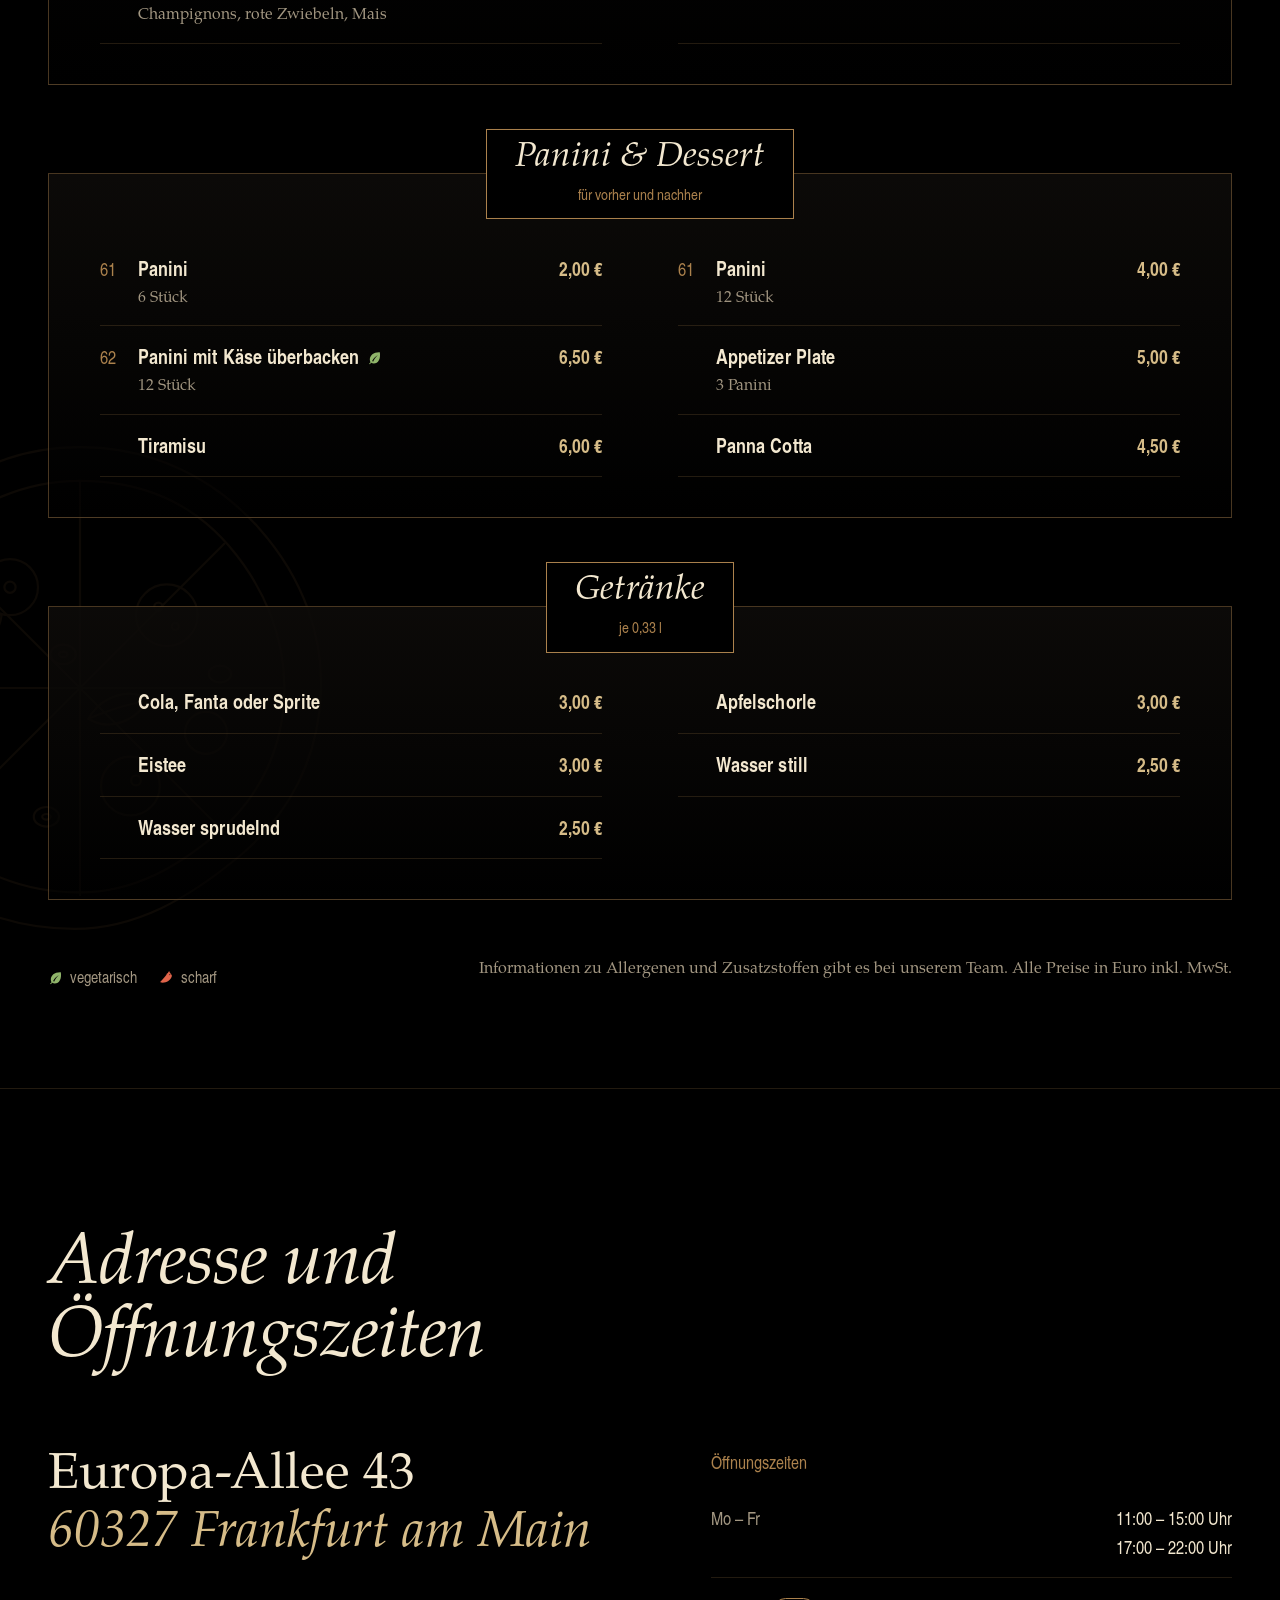
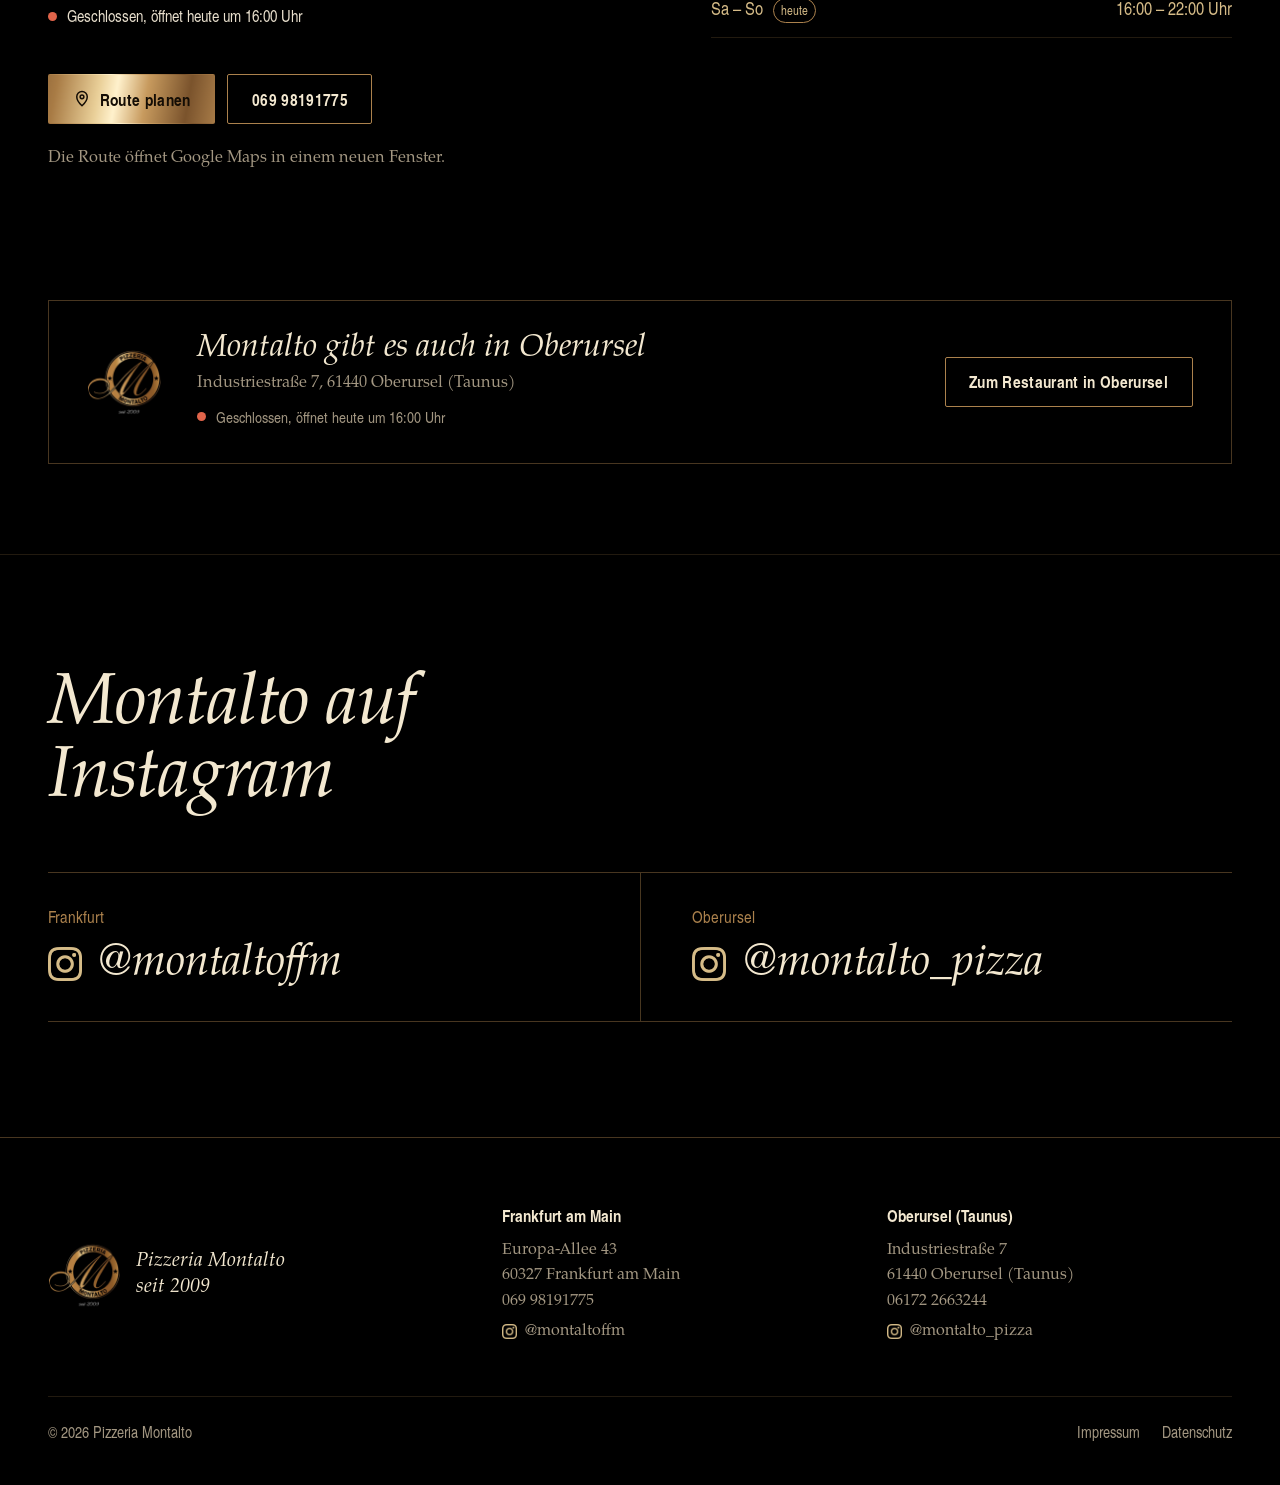
==== commit 03114da8: "Add files via upload" ====
--- a/index.html
+++ b/index.html
@@ -14,10 +14,10 @@
   <link rel="icon" type="image/png" sizes="64x64" href="assets/img/favicon-64.png">
   <link rel="apple-touch-icon" href="assets/img/apple-touch-icon.png">
   <link rel="preload" href="assets/fonts/pagella-italic.woff" as="font" type="font/woff" crossorigin>
-  <link rel="stylesheet" href="assets/css/style.css">
-  <script src="assets/js/standorte.js" defer></script>
-  <script src="assets/js/speisekarte.js" defer></script>
-  <script src="assets/js/main.js" defer></script>
+  <link rel="stylesheet" href="assets/css/style.css?v=20261009c">
+  <script src="assets/js/standorte.js?v=20261009c" defer></script>
+  <script src="assets/js/speisekarte.js?v=20261009c" defer></script>
+  <script src="assets/js/main.js?v=20261009c" defer></script>
 </head>
 <body data-standort="frankfurt" data-root="">
 
--- a/assets/css/style.css
+++ b/assets/css/style.css
@@ -74,6 +74,7 @@
 }
 
 img, svg { display: block; max-width: 100%; }
+img { height: auto; }
 a { color: inherit; }
 p { margin: 0 0 1em; }
 h1, h2, h3, h4 { margin: 0; font-weight: 400; }
@@ -197,7 +198,7 @@
   margin-bottom: 22px;
 }
 .hero-cta { display: flex; flex-wrap: wrap; gap: 12px; margin-top: 26px; }
-.hero-logo { width: clamp(150px, 17vw, 230px); }
+.hero-logo { width: clamp(150px, 17vw, 230px); height: auto; aspect-ratio: 1; }
 
 .status {
   display: inline-flex; align-items: center; gap: 10px;
@@ -230,7 +231,7 @@
 @media (max-width: 700px) {
   .hero { min-height: calc(100svh - 68px - env(safe-area-inset-bottom)); }
   .hero-inhalt { grid-template-columns: 1fr; gap: 20px; }
-  .hero-logo { order: -1; width: 120px; }
+  .hero-logo { order: -1; width: 120px; height: 120px; }
   .hero-cta .btn { flex: 1 1 auto; }
   .hero::before { width: 90vw; right: -40vw; top: 10vh; }
   .hero::after { display: none; }
@@ -425,7 +426,7 @@
 
 /* ---------- Besuch ---------- */
 
-.besuch { border-top: 1px solid var(--linie-zart); }
+.besuch { border-top: 1px solid var(--linie-zart); padding-bottom: clamp(56px, 7vw, 96px); }
 .besuch-raster { display: grid; grid-template-columns: 1.1fr 1fr; gap: clamp(40px, 7vw, 110px); align-items: start; }
 
 .adresse {
@@ -456,7 +457,7 @@
   margin-top: clamp(64px, 9vw, 110px);
   display: grid; grid-template-columns: auto minmax(0, 1fr) auto; align-items: center; gap: 24px 36px;
   padding: 30px clamp(20px, 3vw, 40px); border: 1px solid var(--linie);
-  background: linear-gradient(100deg, rgba(110, 74, 38, .2), rgba(0, 0, 0, 0) 60%);
+  background: var(--schwarz);
 }
 .anderer-standort img { width: 74px; height: 74px; }
 .anderer-standort h3 {
@@ -472,6 +473,43 @@
   .anderer-standort img { width: 56px; height: 56px; }
   .anderer-standort .btn { width: 100%; }
 }
+
+/* ---------- Instagram ---------- */
+
+.icon-insta {
+  display: inline-block; width: 18px; height: 18px; flex: none; background: currentColor;
+  -webkit-mask: url("../img/icon-instagram.png") center / contain no-repeat;
+  mask: url("../img/icon-instagram.png") center / contain no-repeat;
+}
+
+.insta { border-top: 1px solid var(--linie-zart); padding-block: clamp(64px, 9vw, 120px); }
+.insta .abschnitt-titel { margin-bottom: clamp(32px, 5vw, 56px); }
+.insta-reihe { display: grid; grid-template-columns: 1fr 1fr; border-top: 1px solid var(--linie); border-bottom: 1px solid var(--linie); }
+.insta-link {
+  display: flex; flex-direction: column; gap: 8px; padding: 30px 24px 32px 0; text-decoration: none; min-width: 0;
+}
+.insta-link + .insta-link { padding-left: clamp(24px, 4vw, 56px); border-left: 1px solid var(--linie); }
+.insta-ort { font-family: var(--cond); font-size: 1.05rem; color: var(--bronze); }
+.insta-handle {
+  display: flex; align-items: center; gap: .4em; min-width: 0;
+  font-family: var(--serif); font-style: italic; font-size: clamp(1.7rem, 3.4vw, 2.9rem); line-height: 1.15;
+  color: var(--champagner);
+}
+.insta-handle .icon-insta { width: .78em; height: .78em; color: var(--gold); }
+.insta-handle .name { overflow: hidden; text-overflow: ellipsis; padding-right: .1em; }
+.insta-link:hover .name, .insta-link:focus-visible .name {
+  background: var(--metall); background-size: 200% 100%;
+  -webkit-background-clip: text; background-clip: text; color: transparent;
+}
+
+@media (max-width: 700px) {
+  .insta-reihe { grid-template-columns: 1fr; }
+  .insta-link { padding: 24px 0; }
+  .insta-link + .insta-link { padding-left: 0; border-left: 0; border-top: 1px solid var(--linie); }
+}
+
+.fuss-insta { display: inline-flex; align-items: center; gap: 8px; margin-top: 4px; }
+.fuss-insta .icon-insta { width: 15px; height: 15px; color: var(--gold); }
 
 /* ---------- Fußzeile ---------- */
 
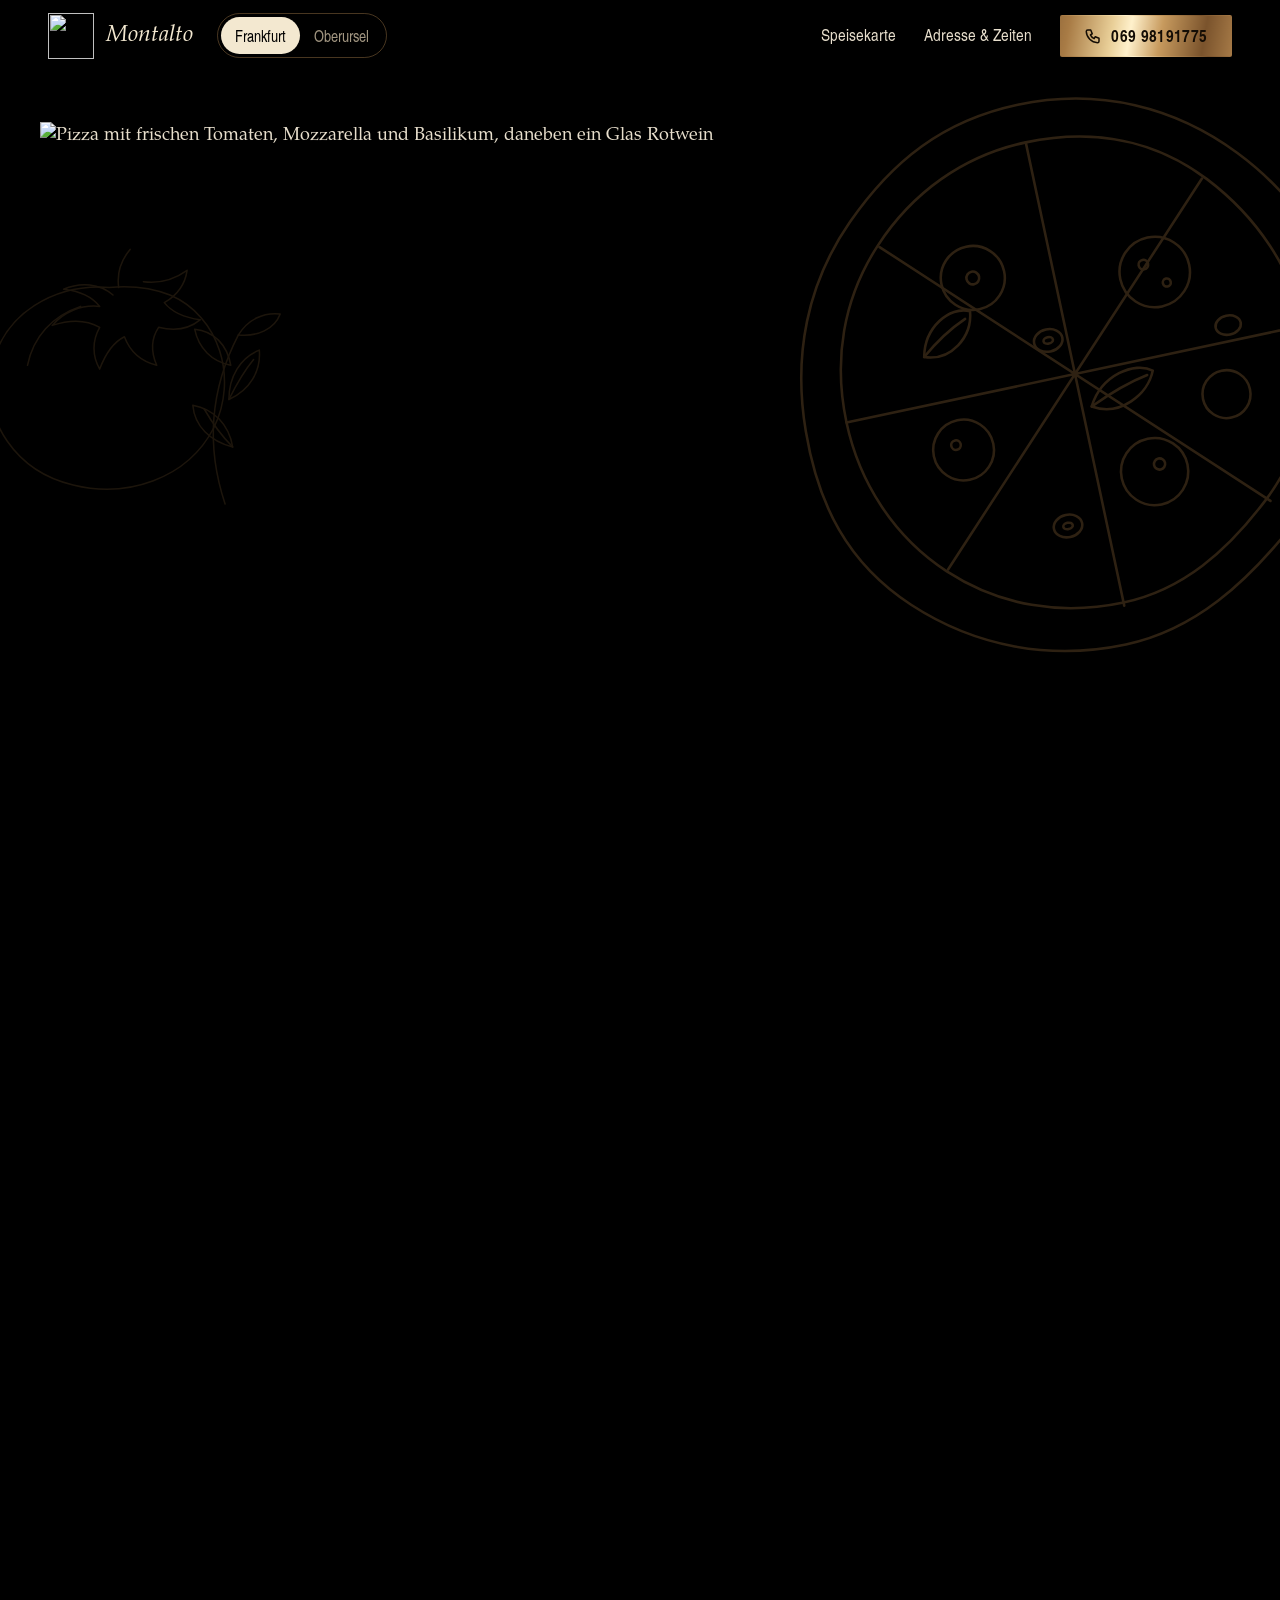
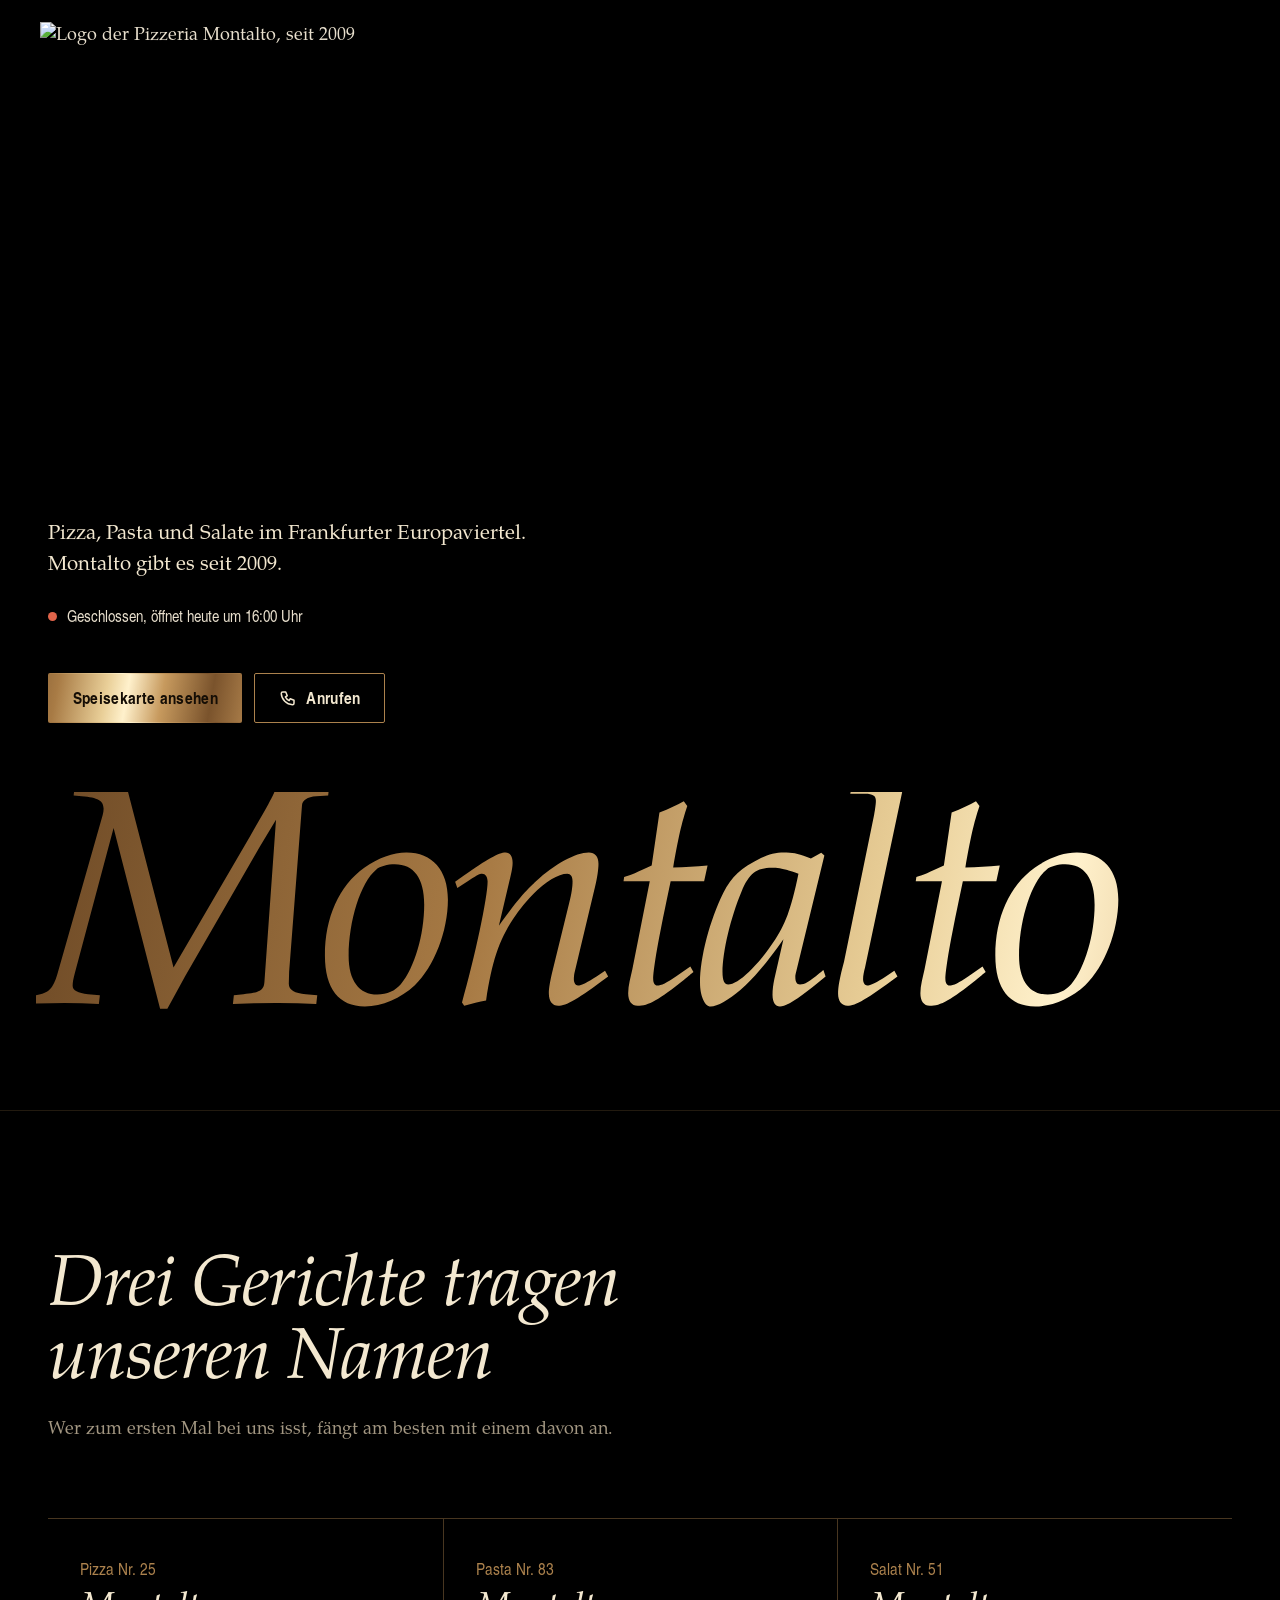
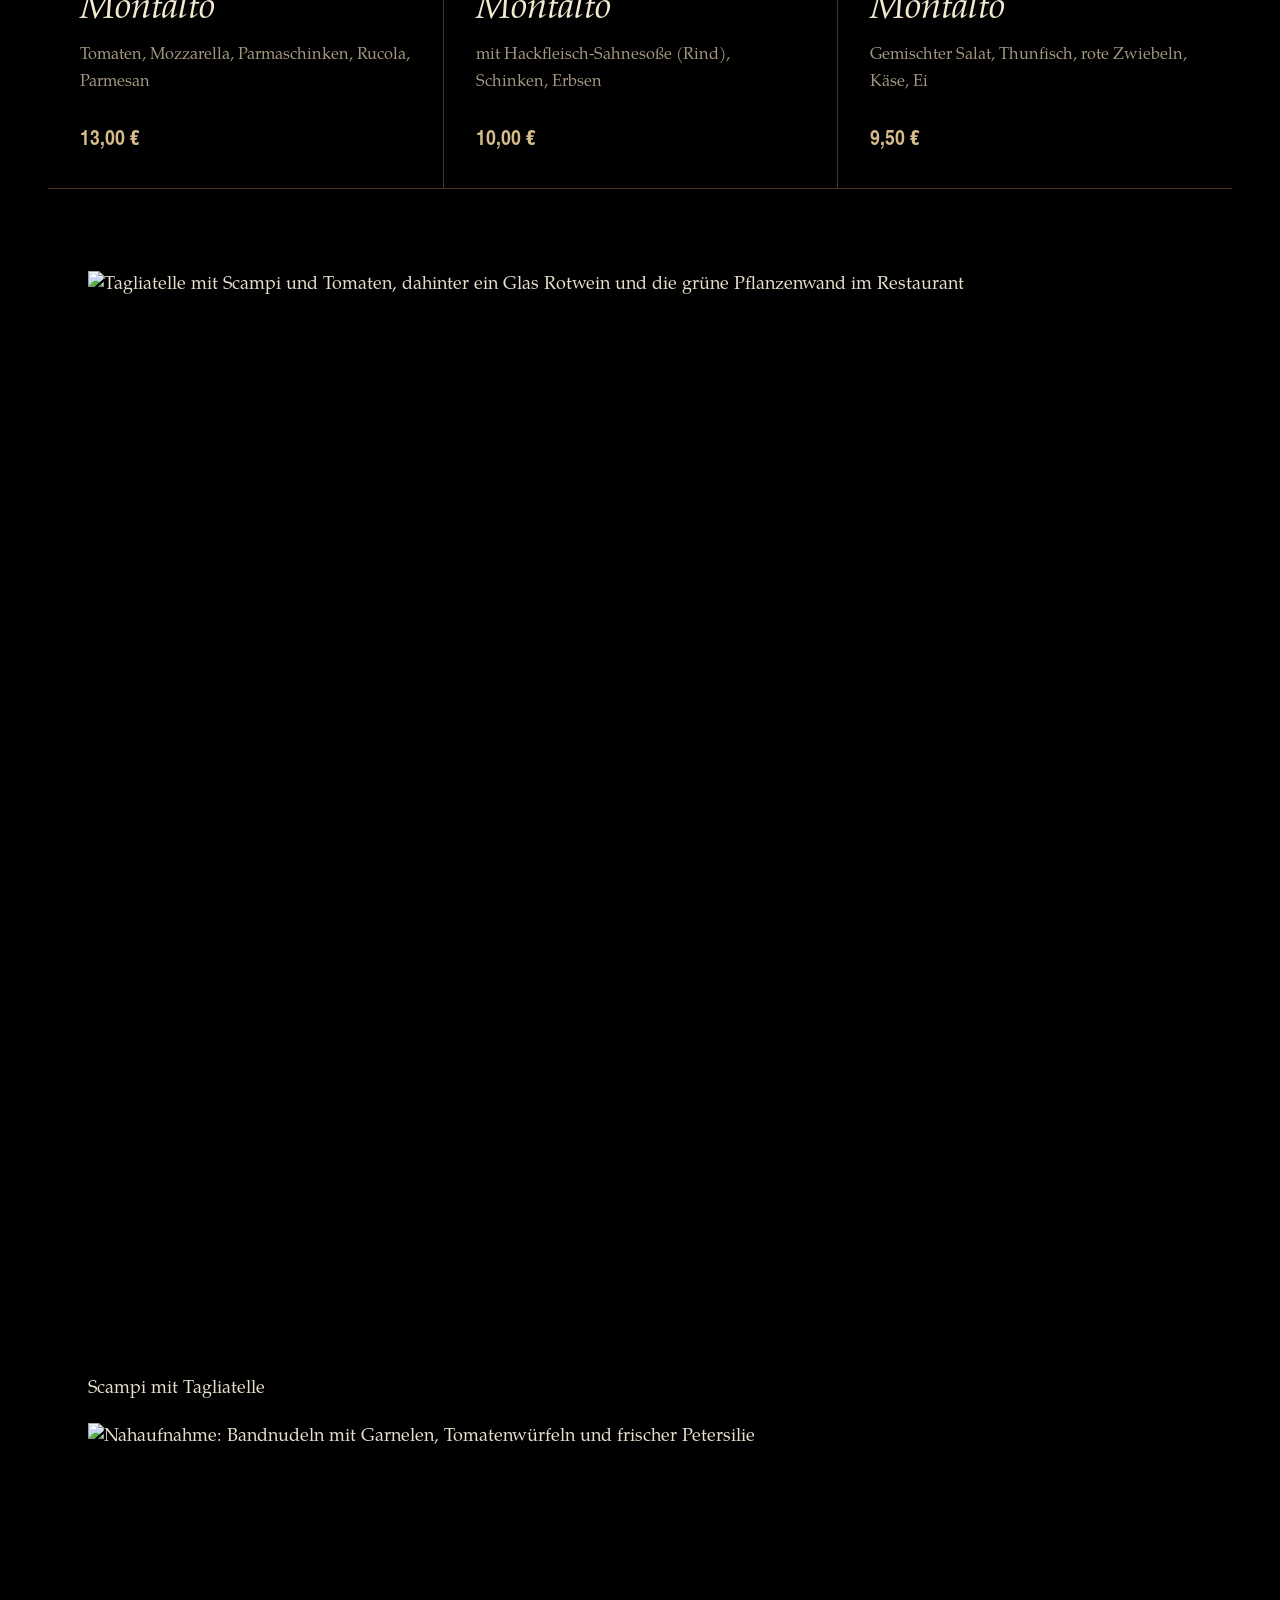
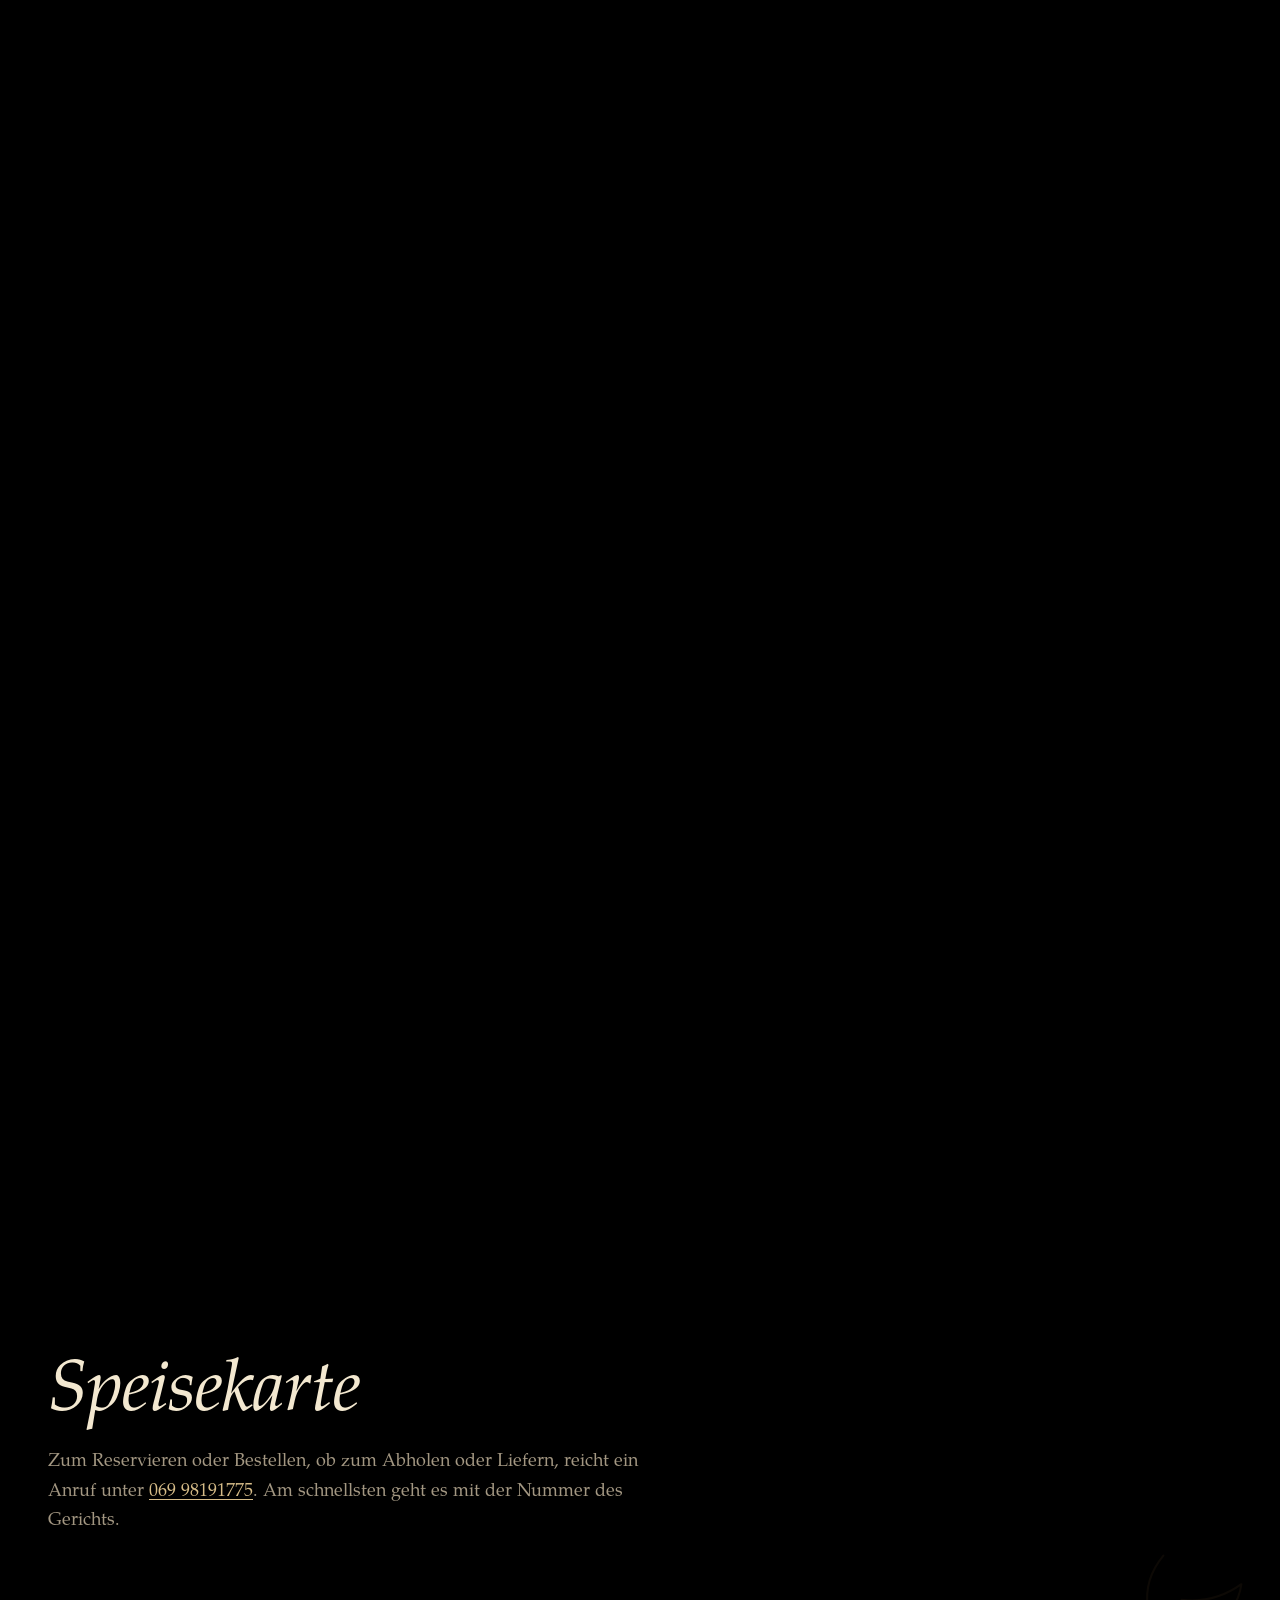
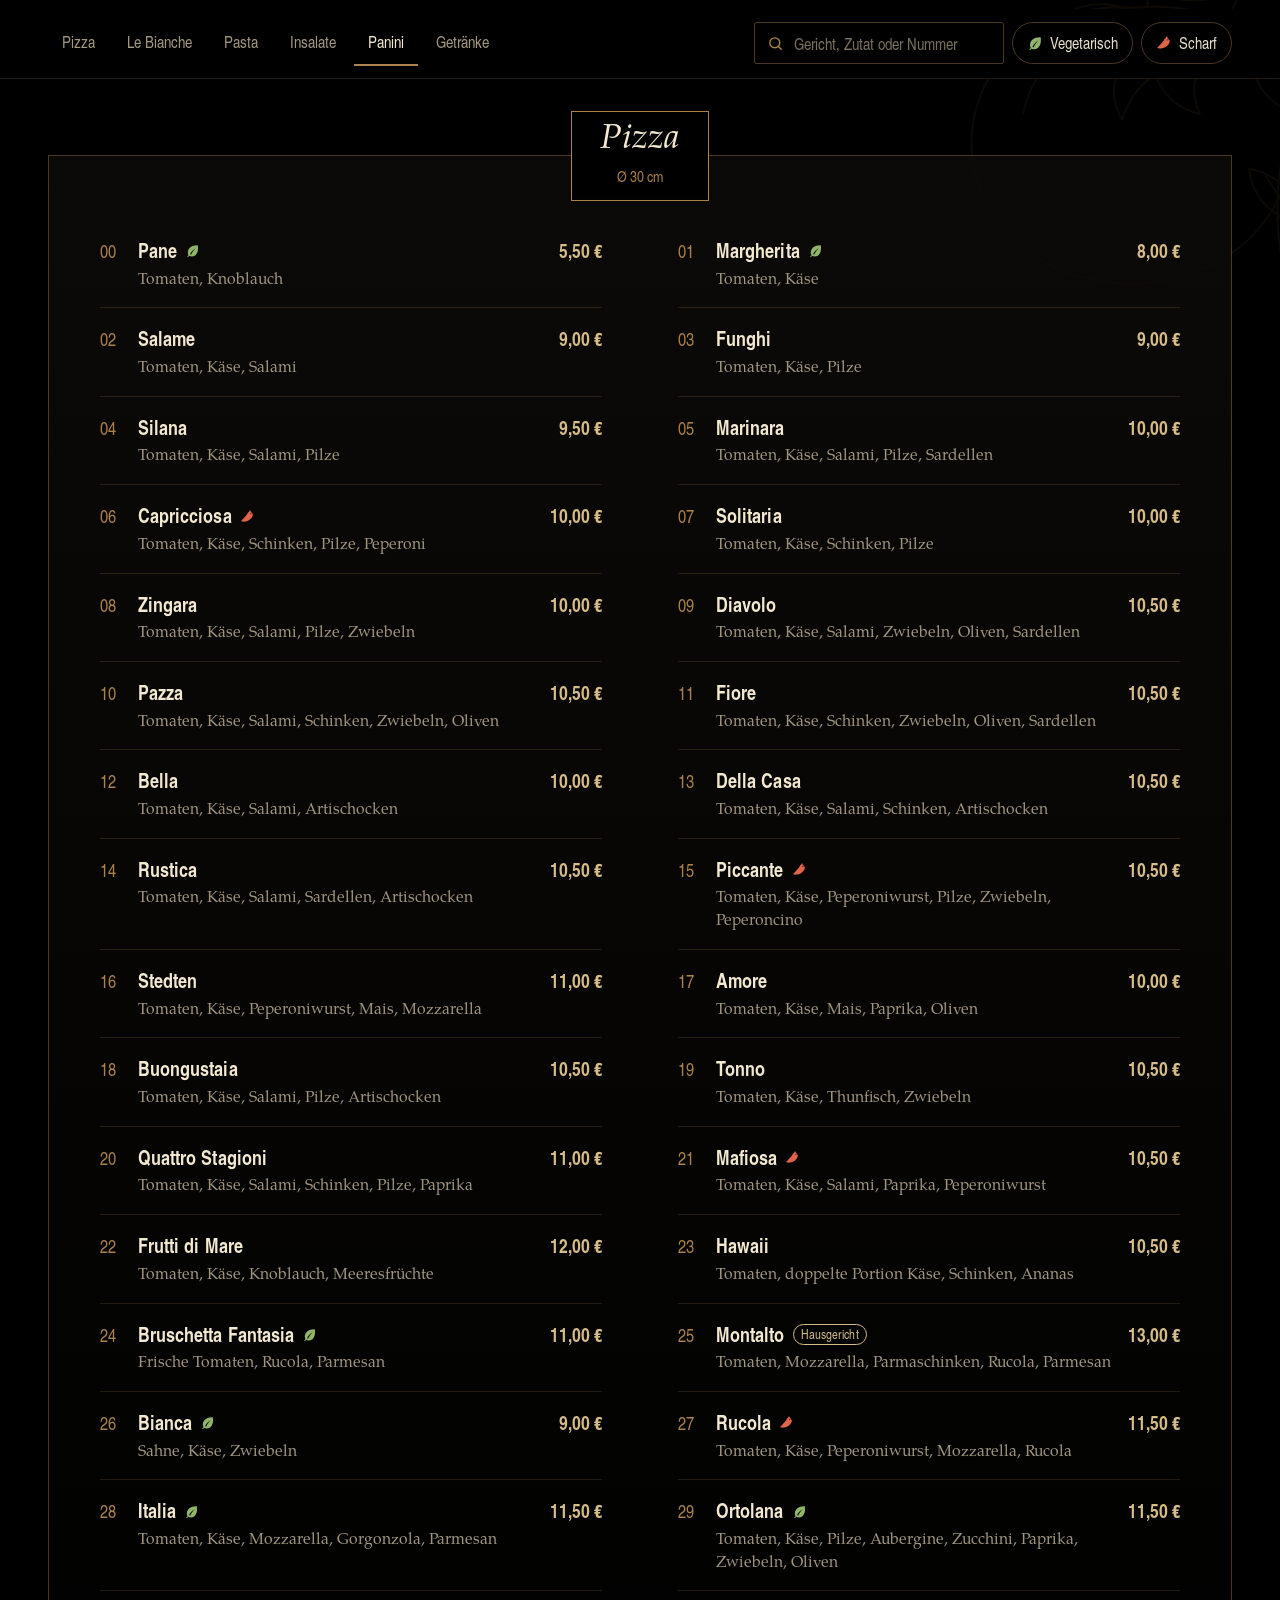
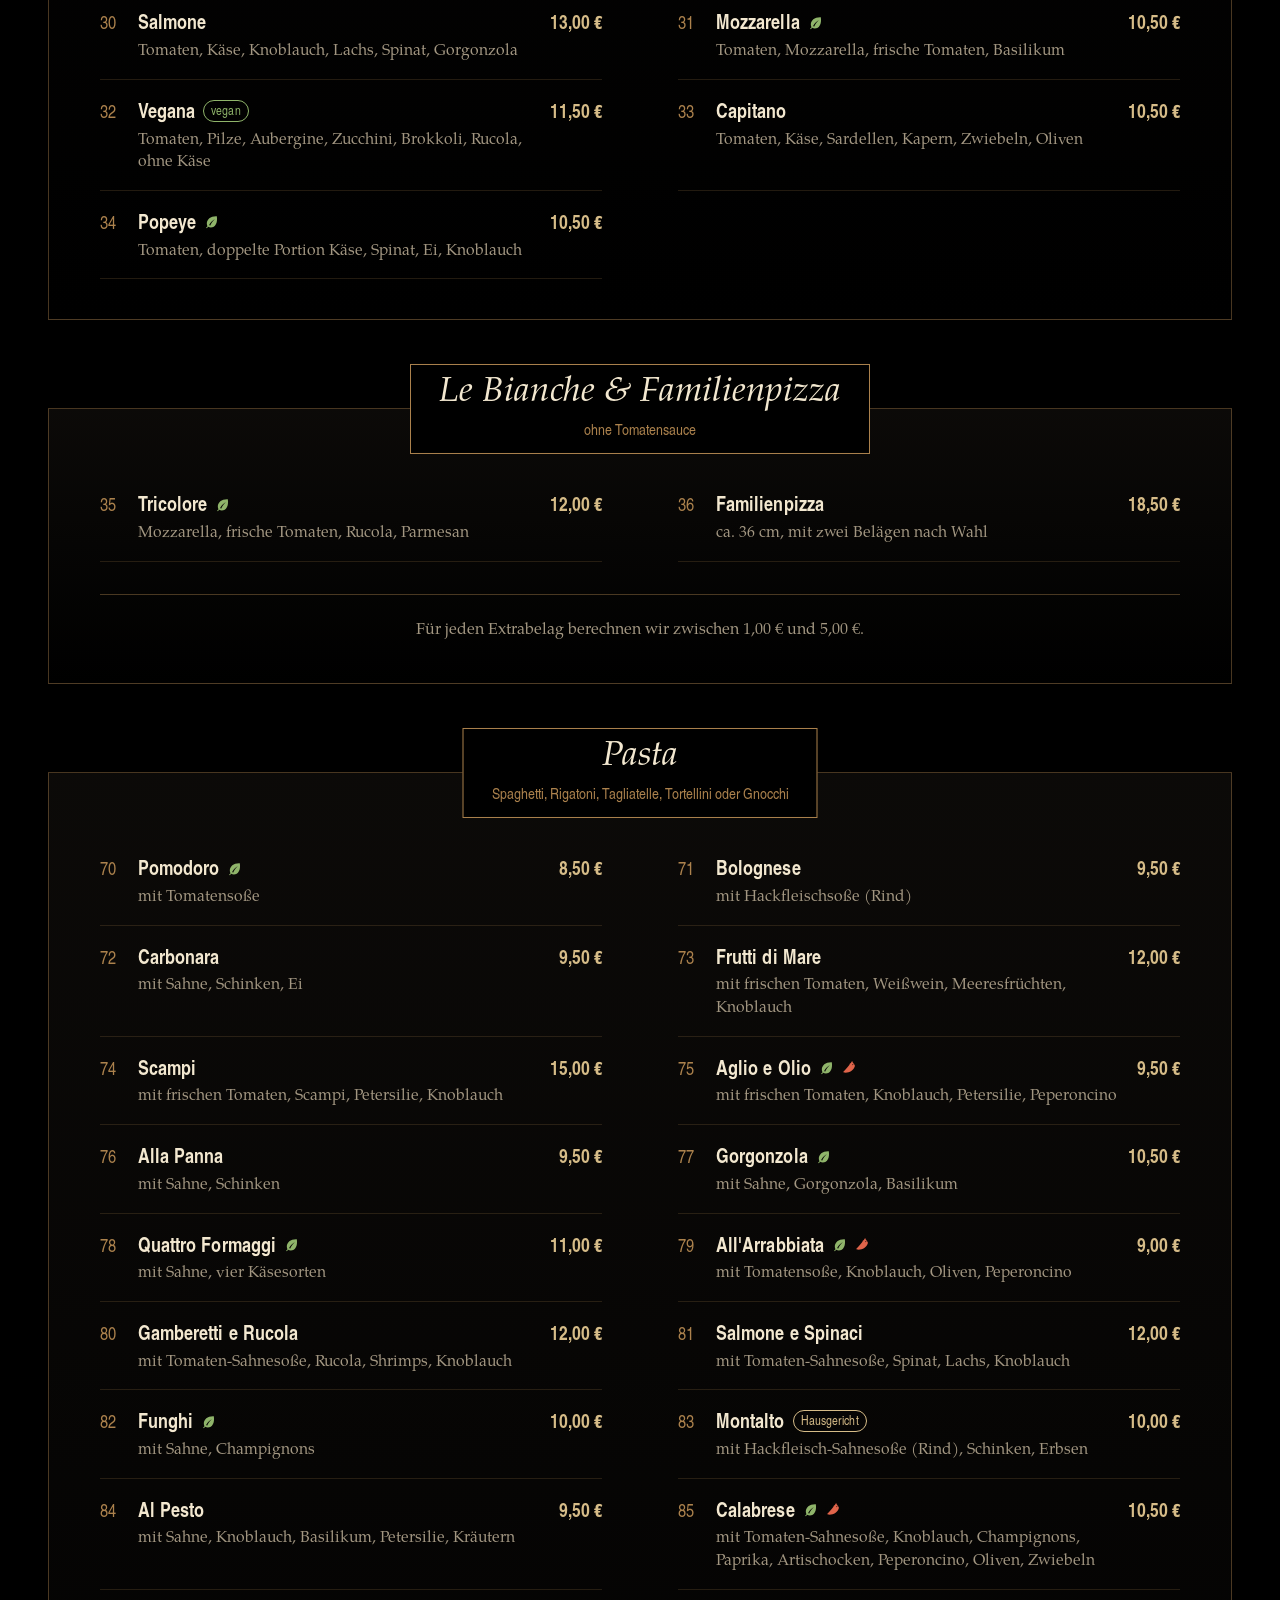
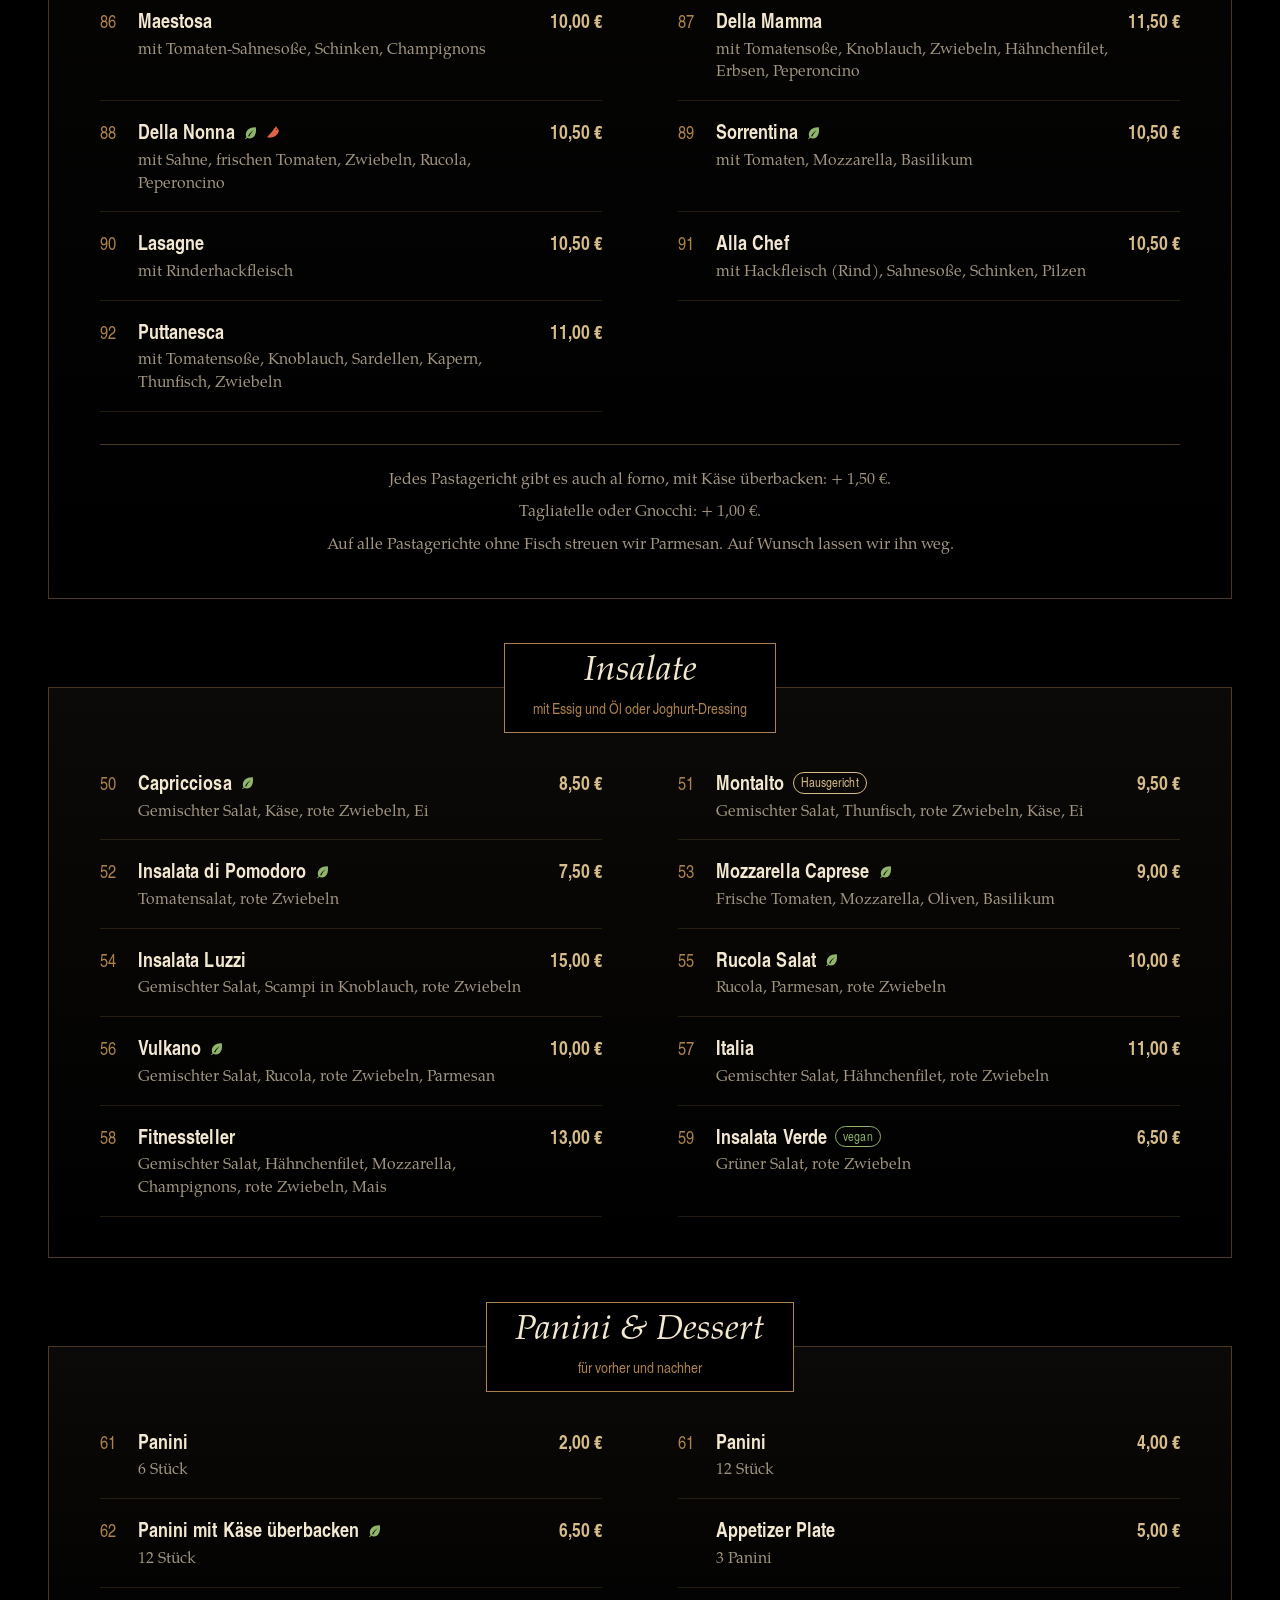
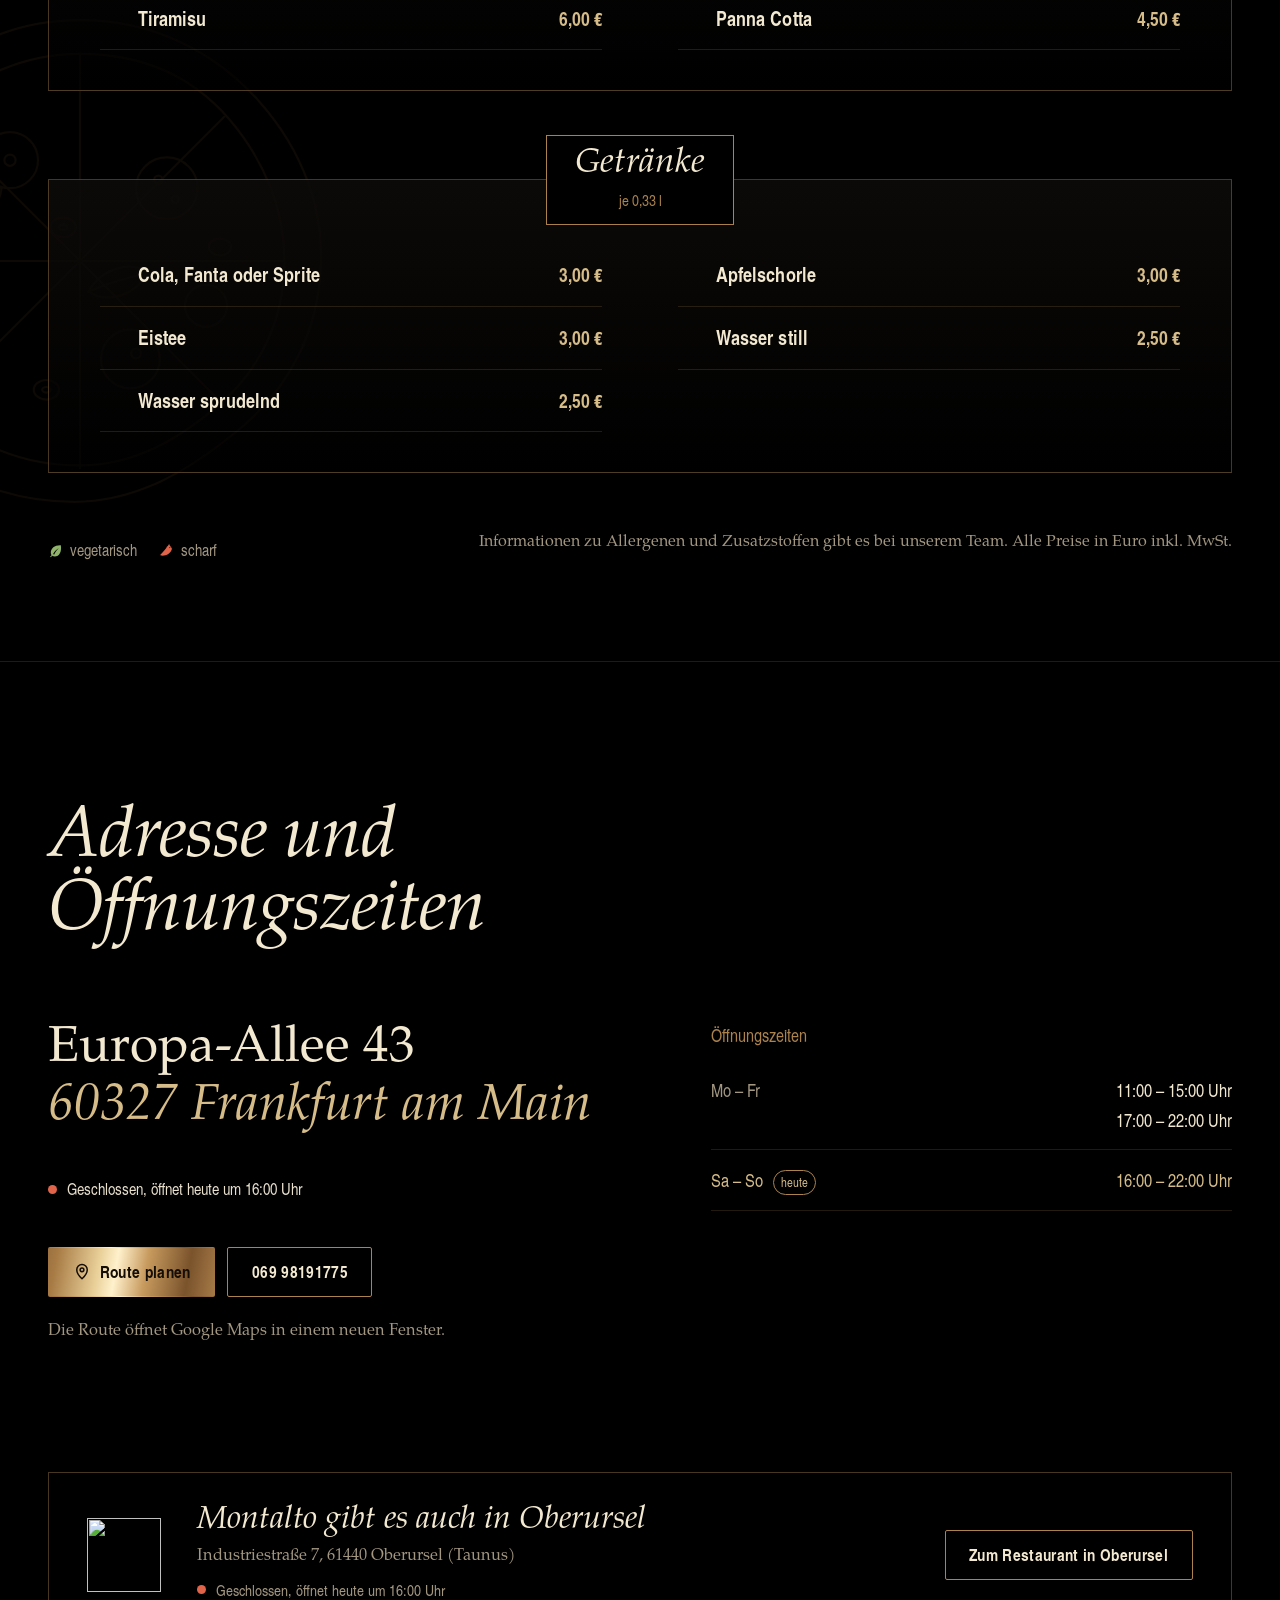
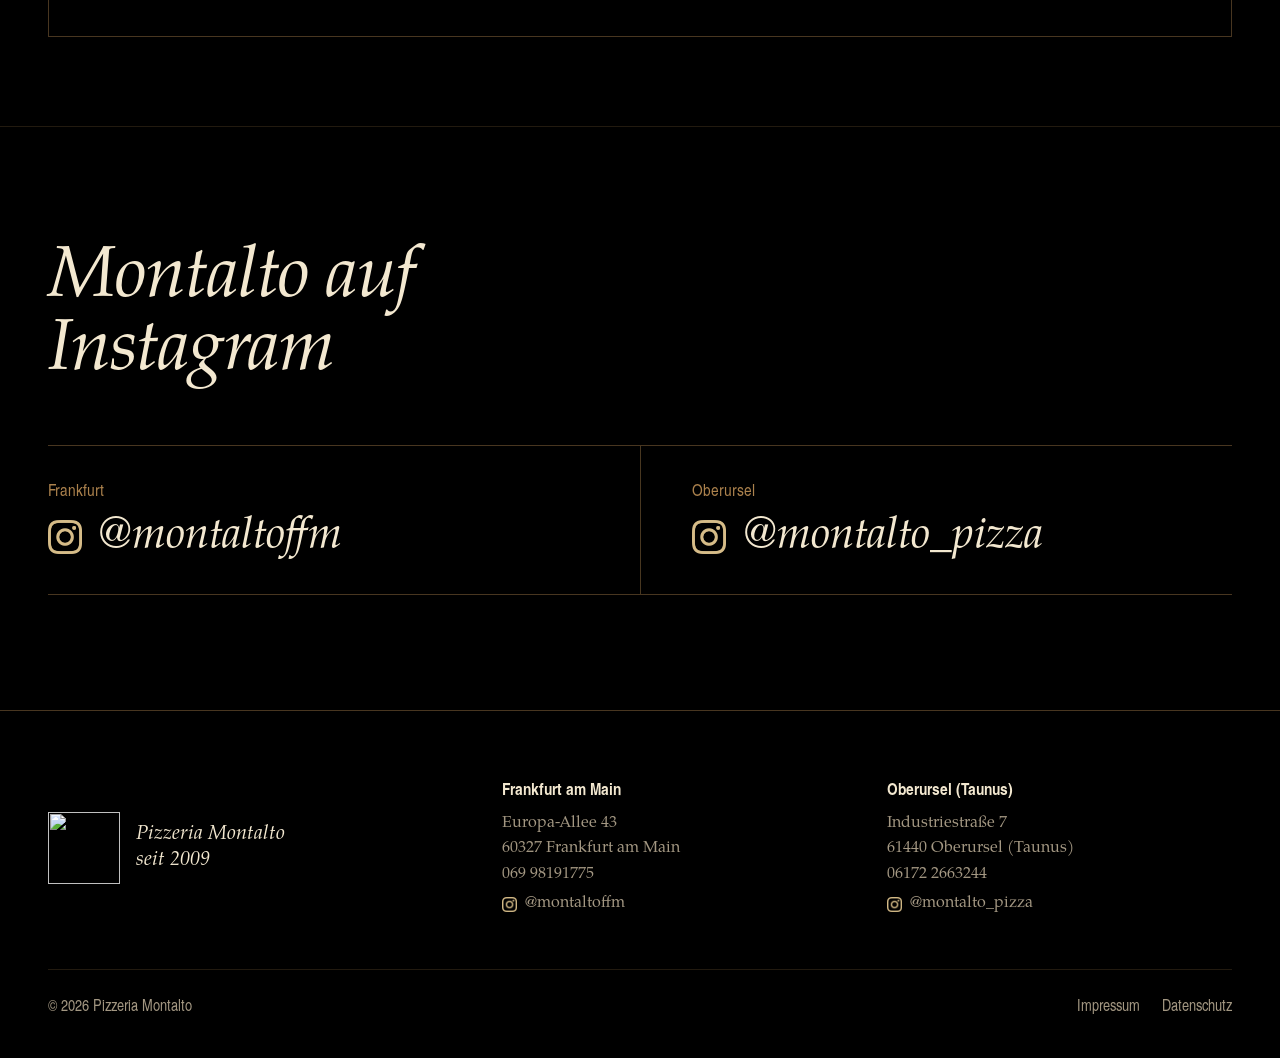
==== commit 5689edbb: "Add files via upload" ====
--- a/index.html
+++ b/index.html
@@ -9,15 +9,17 @@
   <meta property="og:type" content="restaurant">
   <meta property="og:title" content="Pizzeria Montalto Frankfurt">
   <meta property="og:description" content="Pizza, Pasta und Salate im Frankfurter Europaviertel. Seit 2009.">
-  <meta property="og:image" content="assets/img/logo.png">
+  <meta property="og:image" content="https://restaurant-montalto.de/assets/img/logo.png">
+  <meta property="og:url" content="https://restaurant-montalto.de/">
+  <link rel="canonical" href="https://restaurant-montalto.de/">
   <link rel="icon" type="image/png" sizes="32x32" href="assets/img/favicon-32.png">
   <link rel="icon" type="image/png" sizes="64x64" href="assets/img/favicon-64.png">
   <link rel="apple-touch-icon" href="assets/img/apple-touch-icon.png">
   <link rel="preload" href="assets/fonts/pagella-italic.woff" as="font" type="font/woff" crossorigin>
-  <link rel="stylesheet" href="assets/css/style.css?v=20261009c">
-  <script src="assets/js/standorte.js?v=20261009c" defer></script>
-  <script src="assets/js/speisekarte.js?v=20261009c" defer></script>
-  <script src="assets/js/main.js?v=20261009c" defer></script>
+  <link rel="stylesheet" href="assets/css/style.css?v=20261011a">
+  <script src="assets/js/standorte.js?v=20261011a" defer></script>
+  <script src="assets/js/speisekarte.js?v=20261011a" defer></script>
+  <script src="assets/js/main.js?v=20261011a" defer></script>
 </head>
 <body data-standort="frankfurt" data-root="">
 
@@ -26,7 +28,7 @@
 <header class="kopf">
   <div class="wrap">
     <a class="kopf-logo" href="./" aria-label="Pizzeria Montalto, Startseite">
-      <img src="assets/img/logo.png" alt="" width="46" height="46">
+      <img src="assets/img/logo-160.webp" alt="" width="46" height="46">
       <span>Montalto</span>
     </a>
     <nav class="standort-wahl" aria-label="Standort wählen">
@@ -47,6 +49,10 @@
 <main id="inhalt">
 
   <section class="hero" aria-labelledby="hero-titel">
+    <figure class="hero-bild">
+      <img class="hero-foto" src="assets/img/fotos/pizza-960.webp" srcset="assets/img/fotos/pizza-640.webp 640w, assets/img/fotos/pizza-960.webp 960w, assets/img/fotos/pizza-1400.webp 1400w" sizes="(max-width: 700px) 100vw, 44vw" width="1400" height="1750" alt="Pizza mit frischen Tomaten, Mozzarella und Basilikum, daneben ein Glas Rotwein" fetchpriority="high" decoding="async">
+      <img class="hero-siegel" src="assets/img/logo-480.webp" alt="Logo der Pizzeria Montalto, seit 2009" width="480" height="480" loading="lazy">
+    </figure>
     <div class="wrap">
       <div class="hero-inhalt">
         <div class="hero-text">
@@ -60,7 +66,6 @@
             </a>
           </div>
         </div>
-        <img class="hero-logo" src="assets/img/logo.png" alt="Logo der Pizzeria Montalto, seit 2009" width="230" height="230">
       </div>
     </div>
     <h1 id="hero-titel" class="wrap"><span class="sr-only">Pizzeria </span><span class="marke">Montalto</span><span class="sr-only"> in Frankfurt am Main</span></h1>
@@ -73,6 +78,18 @@
         <p>Wer zum ersten Mal bei uns isst, fängt am besten mit einem davon an.</p>
       </div>
       <div class="haus-reihe" id="haus-reihe"></div>
+    </div>
+  </section>
+
+  <section class="bildband" aria-label="Eindrücke aus dem Restaurant">
+    <div class="wrap bildband-raster">
+      <figure class="bild bild--gross">
+        <img src="assets/img/fotos/pasta-tisch-900.webp" srcset="assets/img/fotos/pasta-tisch-600.webp 600w, assets/img/fotos/pasta-tisch-900.webp 900w, assets/img/fotos/pasta-tisch-1200.webp 1200w" sizes="(max-width: 700px) 86vw, 54vw" width="1200" height="1200" loading="lazy" decoding="async" alt="Tagliatelle mit Scampi und Tomaten, dahinter ein Glas Rotwein und die grüne Pflanzenwand im Restaurant">
+        <figcaption>Scampi mit Tagliatelle</figcaption>
+      </figure>
+      <figure class="bild bild--klein">
+        <img src="assets/img/fotos/pasta-nah-800.webp" srcset="assets/img/fotos/pasta-nah-480.webp 480w, assets/img/fotos/pasta-nah-800.webp 800w, assets/img/fotos/pasta-nah-1100.webp 1100w" sizes="(max-width: 700px) 66vw, 38vw" width="1100" height="1375" loading="lazy" decoding="async" alt="Nahaufnahme: Bandnudeln mit Garnelen, Tomatenwürfeln und frischer Petersilie">
+      </figure>
     </div>
   </section>
 
@@ -122,11 +139,12 @@
             <caption class="sr-only">Öffnungszeiten Frankfurt</caption>
             <tbody data-zeiten></tbody>
           </table>
+          <div class="liefer" data-liefer></div>
         </div>
       </div>
 
       <aside class="anderer-standort" aria-labelledby="anders-titel">
-        <img src="assets/img/logo.png" alt="" width="74" height="74">
+        <img src="assets/img/logo-160.webp" alt="" width="74" height="74" loading="lazy">
         <div>
           <h3 id="anders-titel">Montalto gibt es auch in Oberursel</h3>
           <p><span data-loc="oberursel" data-fill="strasse">Industriestraße 7</span>, <span data-loc="oberursel" data-fill="plzOrt">61440 Oberursel (Taunus)</span></p>
@@ -159,7 +177,7 @@
   <div class="wrap">
     <div class="fuss-raster">
       <div class="fuss-marke">
-        <img src="assets/img/logo.png" alt="" width="72" height="72">
+        <img src="assets/img/logo-160.webp" alt="" width="72" height="72" loading="lazy">
         <p>Pizzeria Montalto<br>seit 2009</p>
       </div>
       <div>
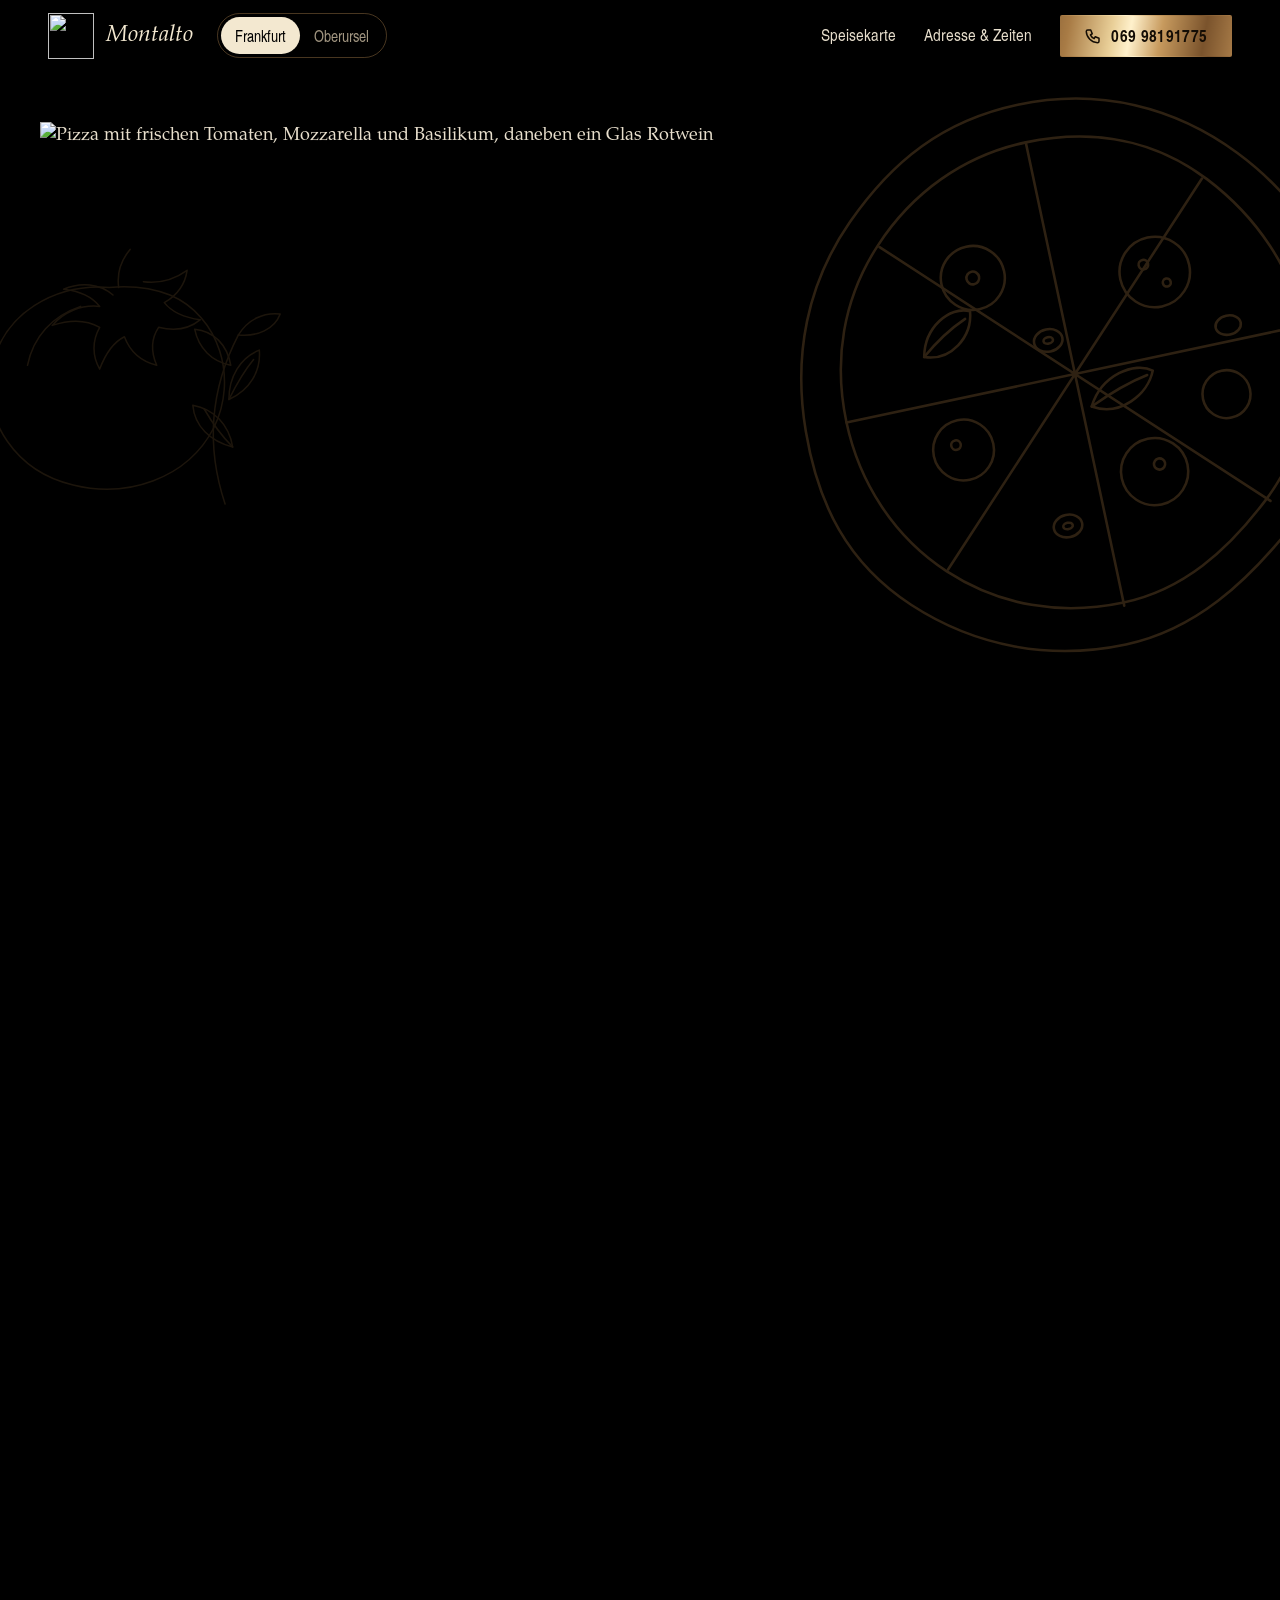
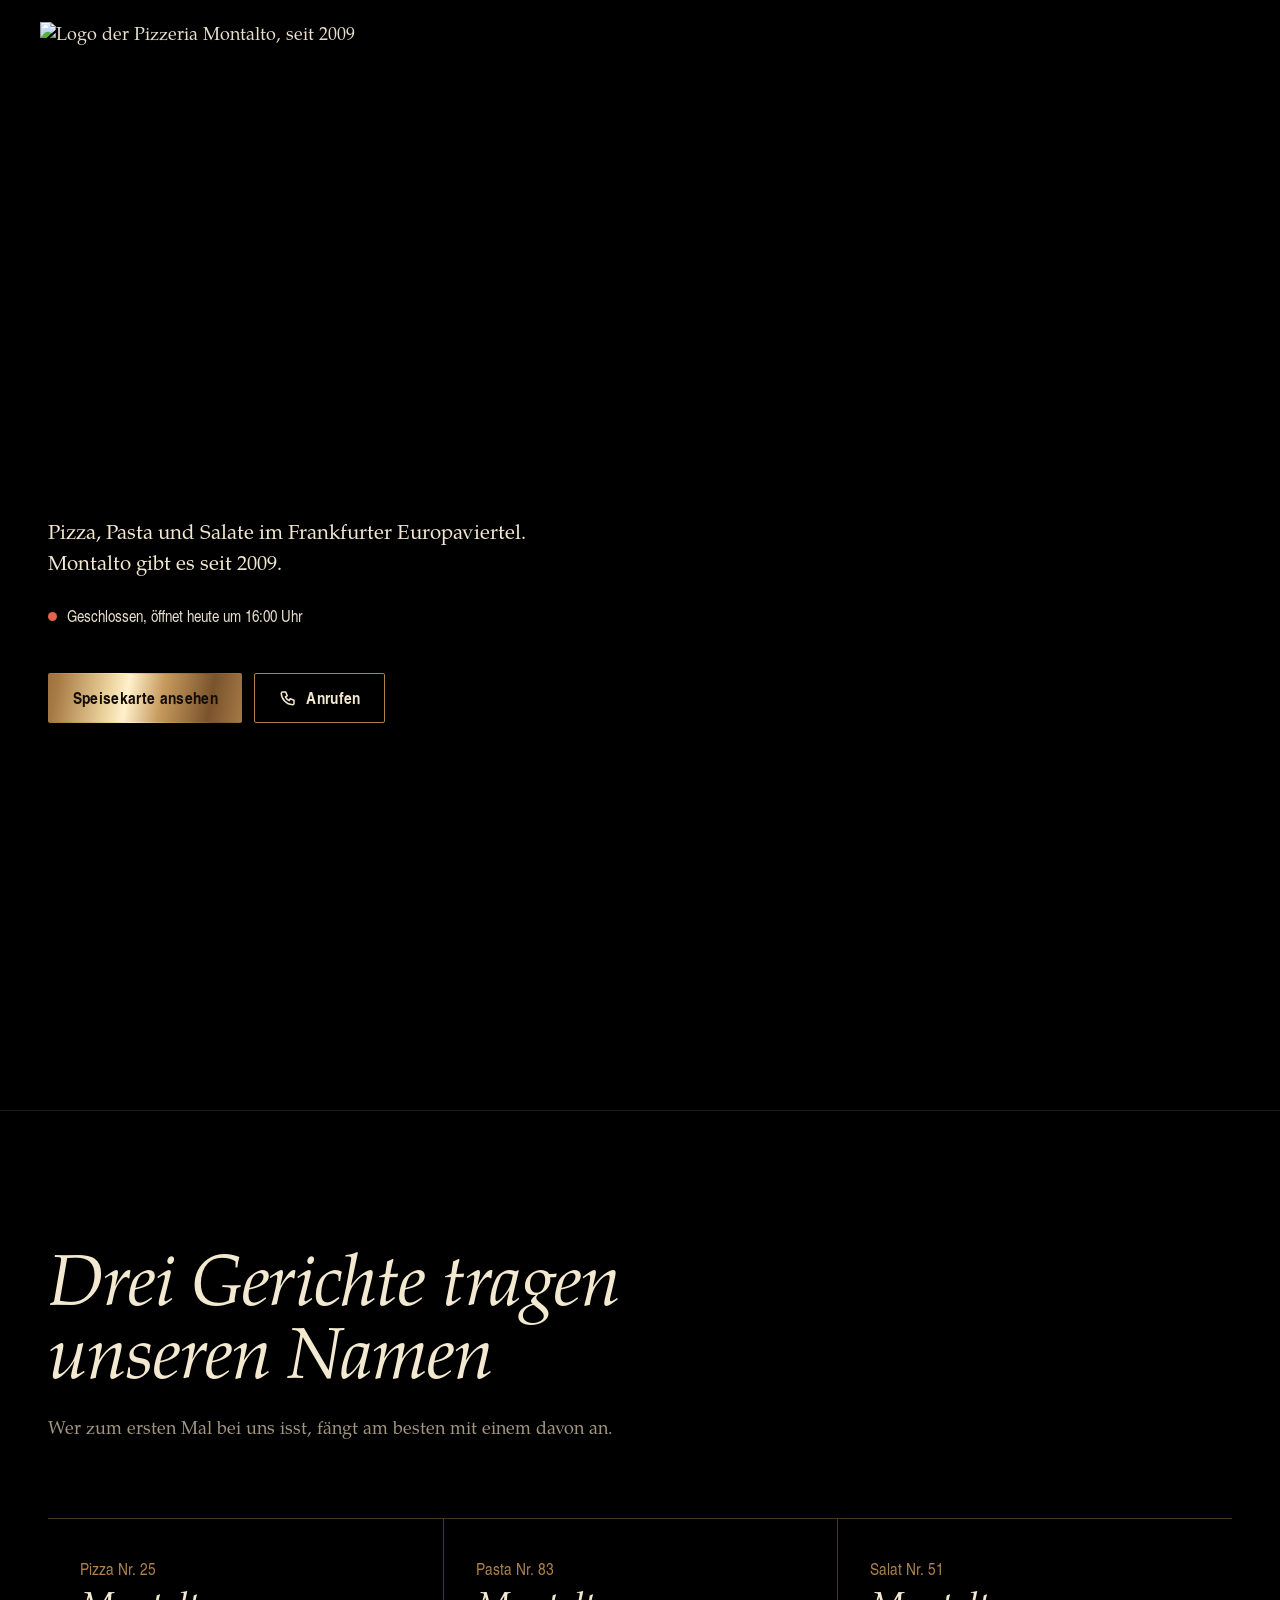
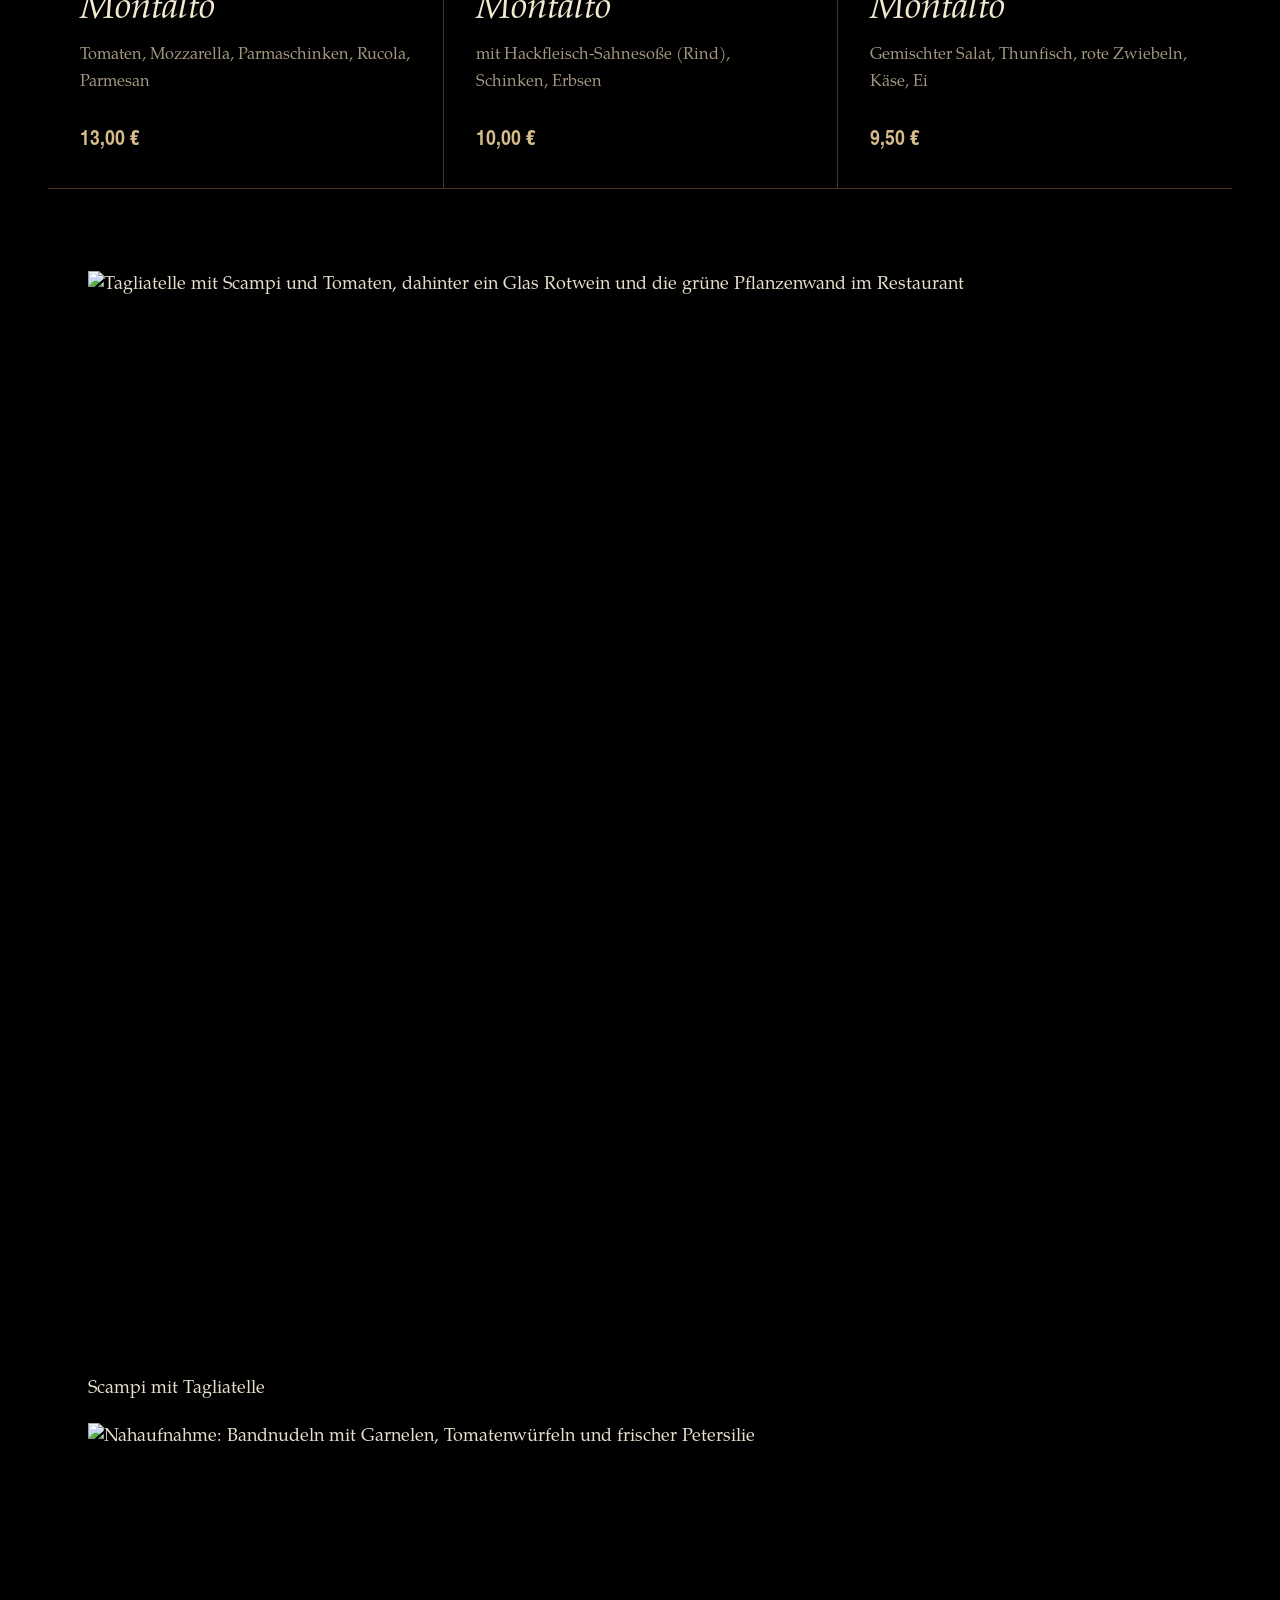
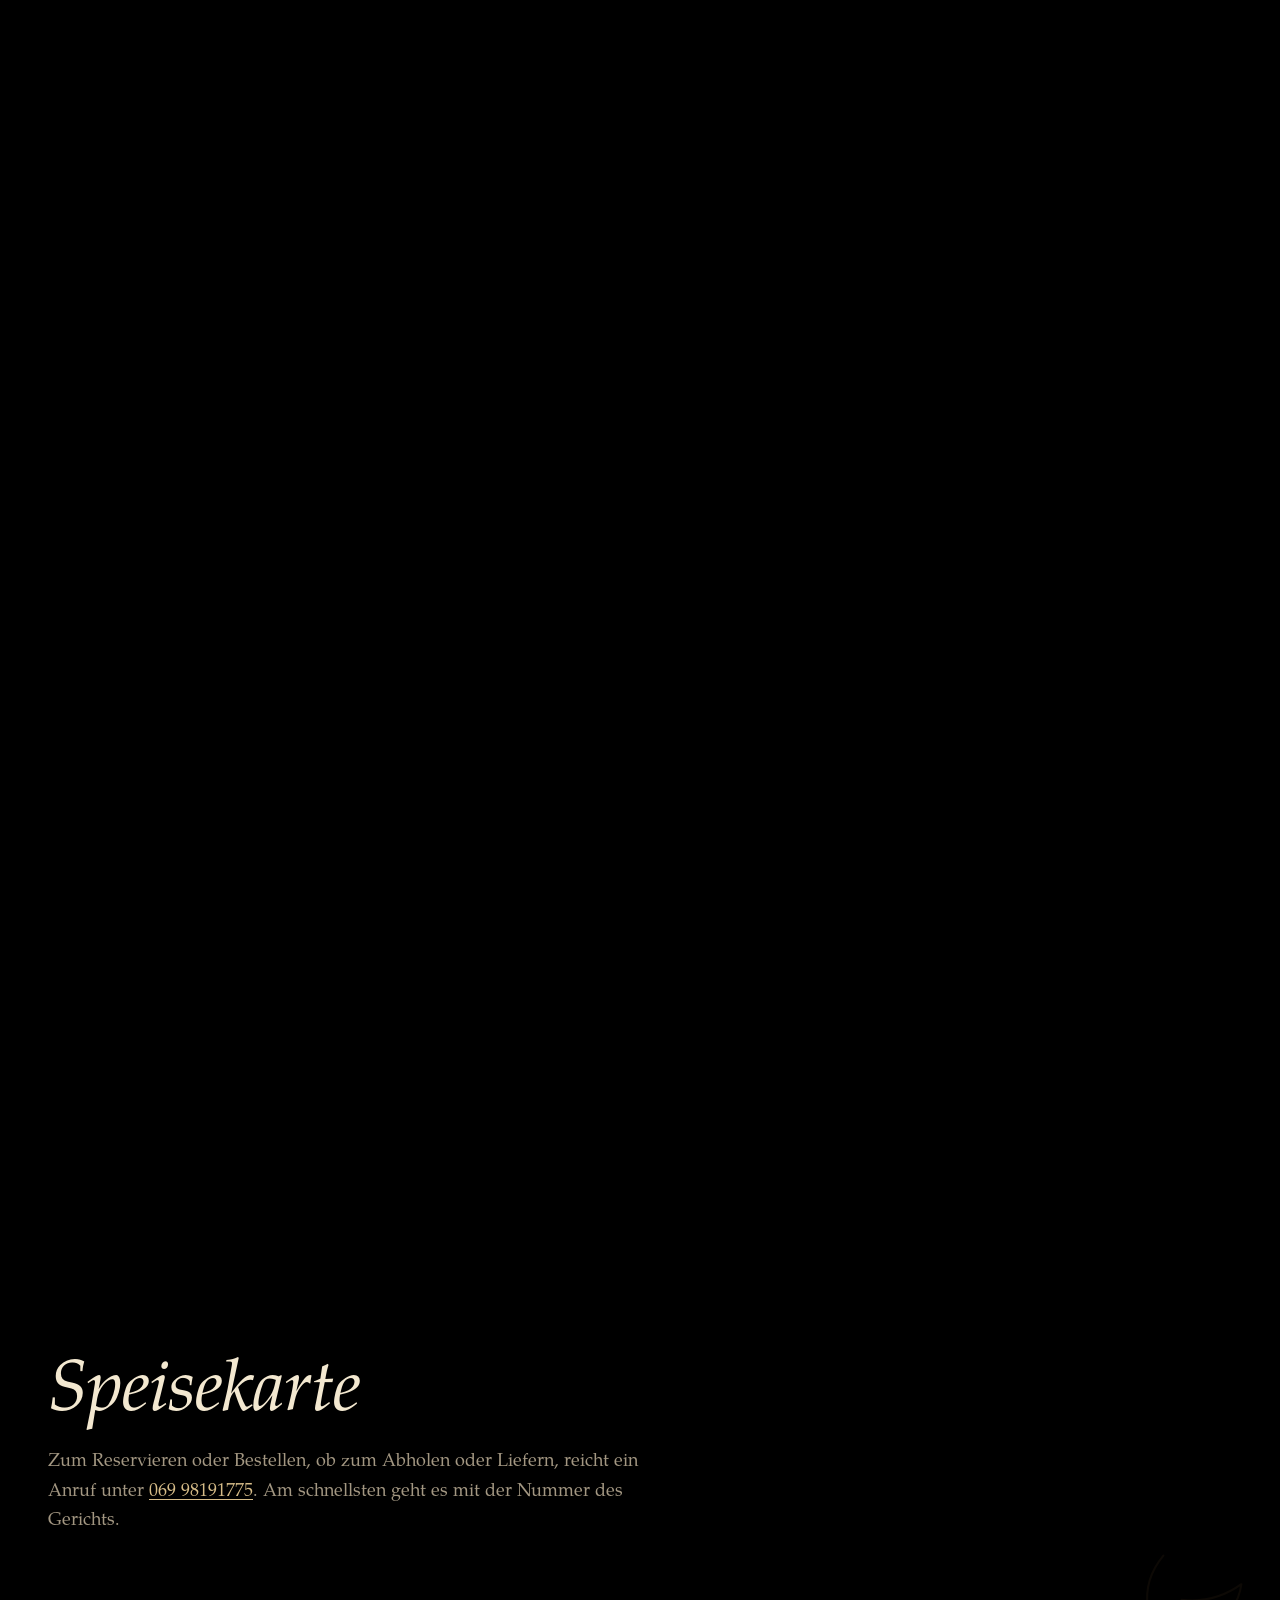
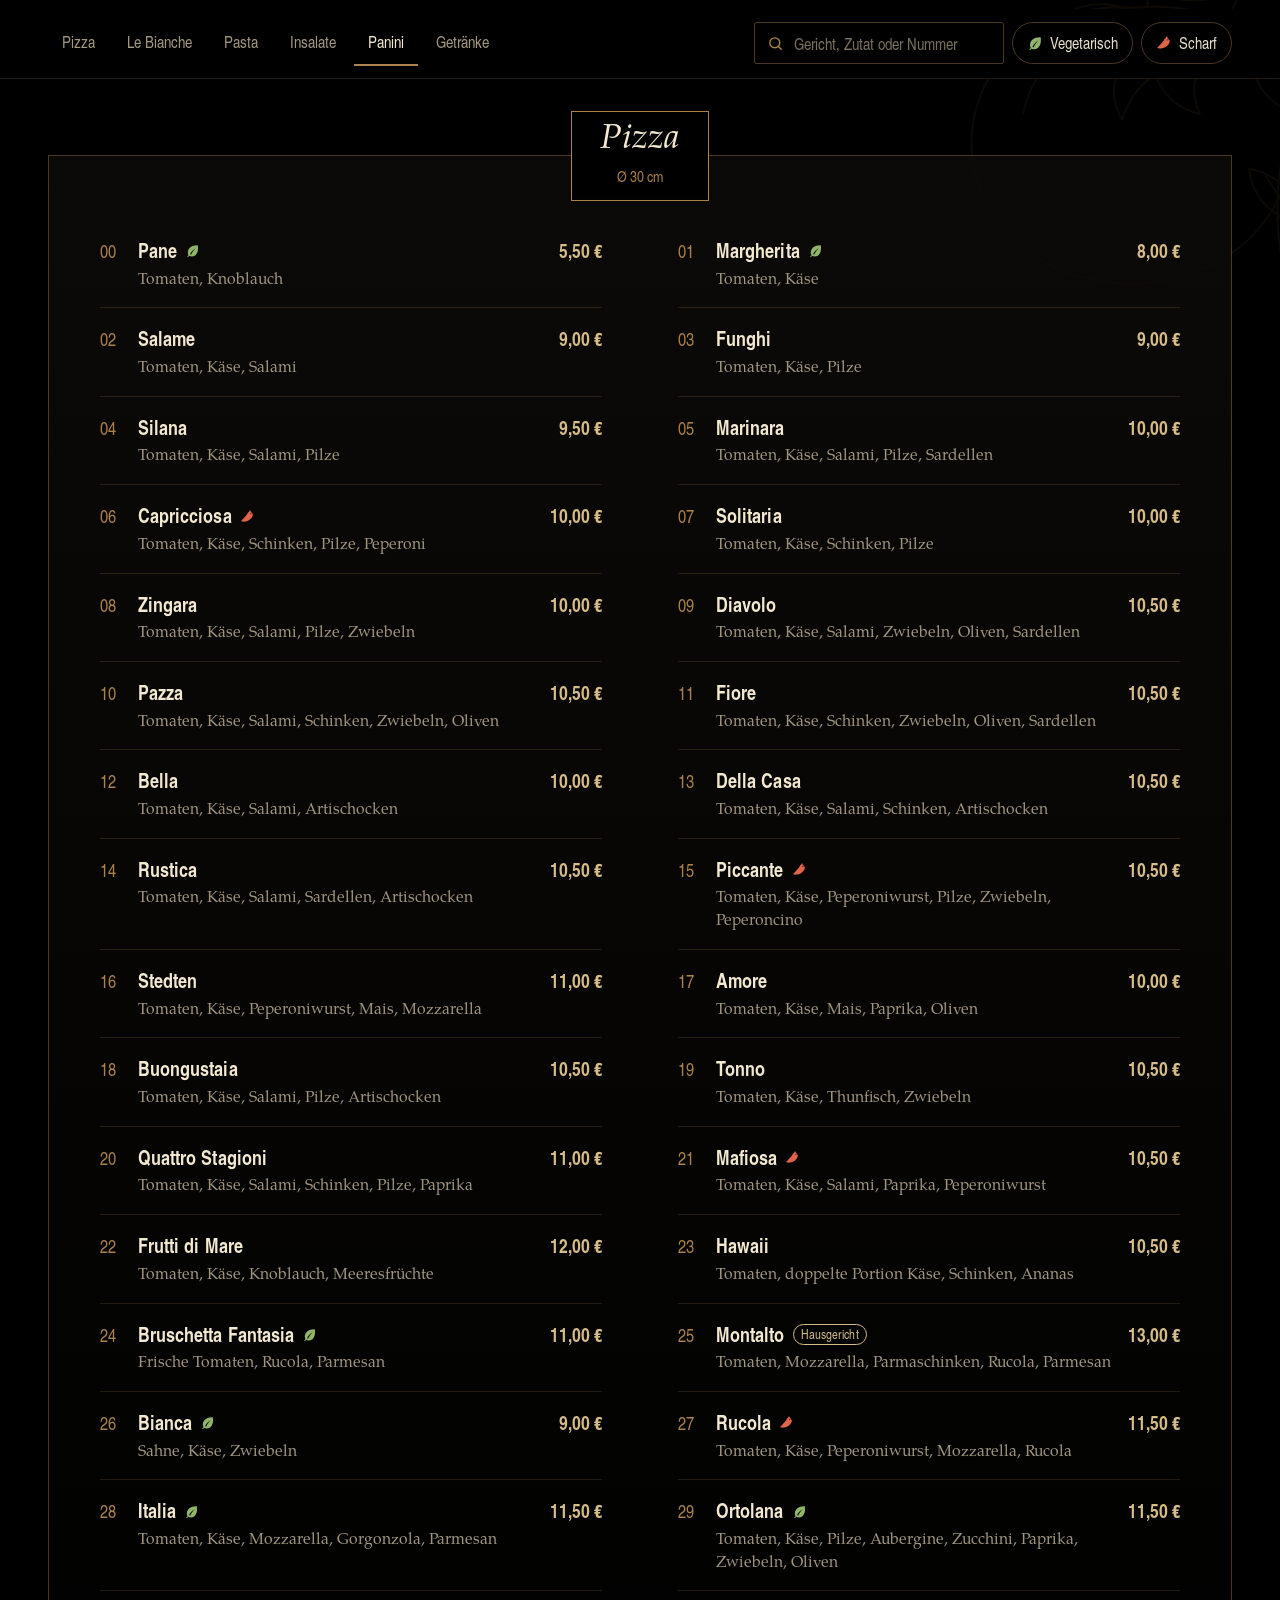
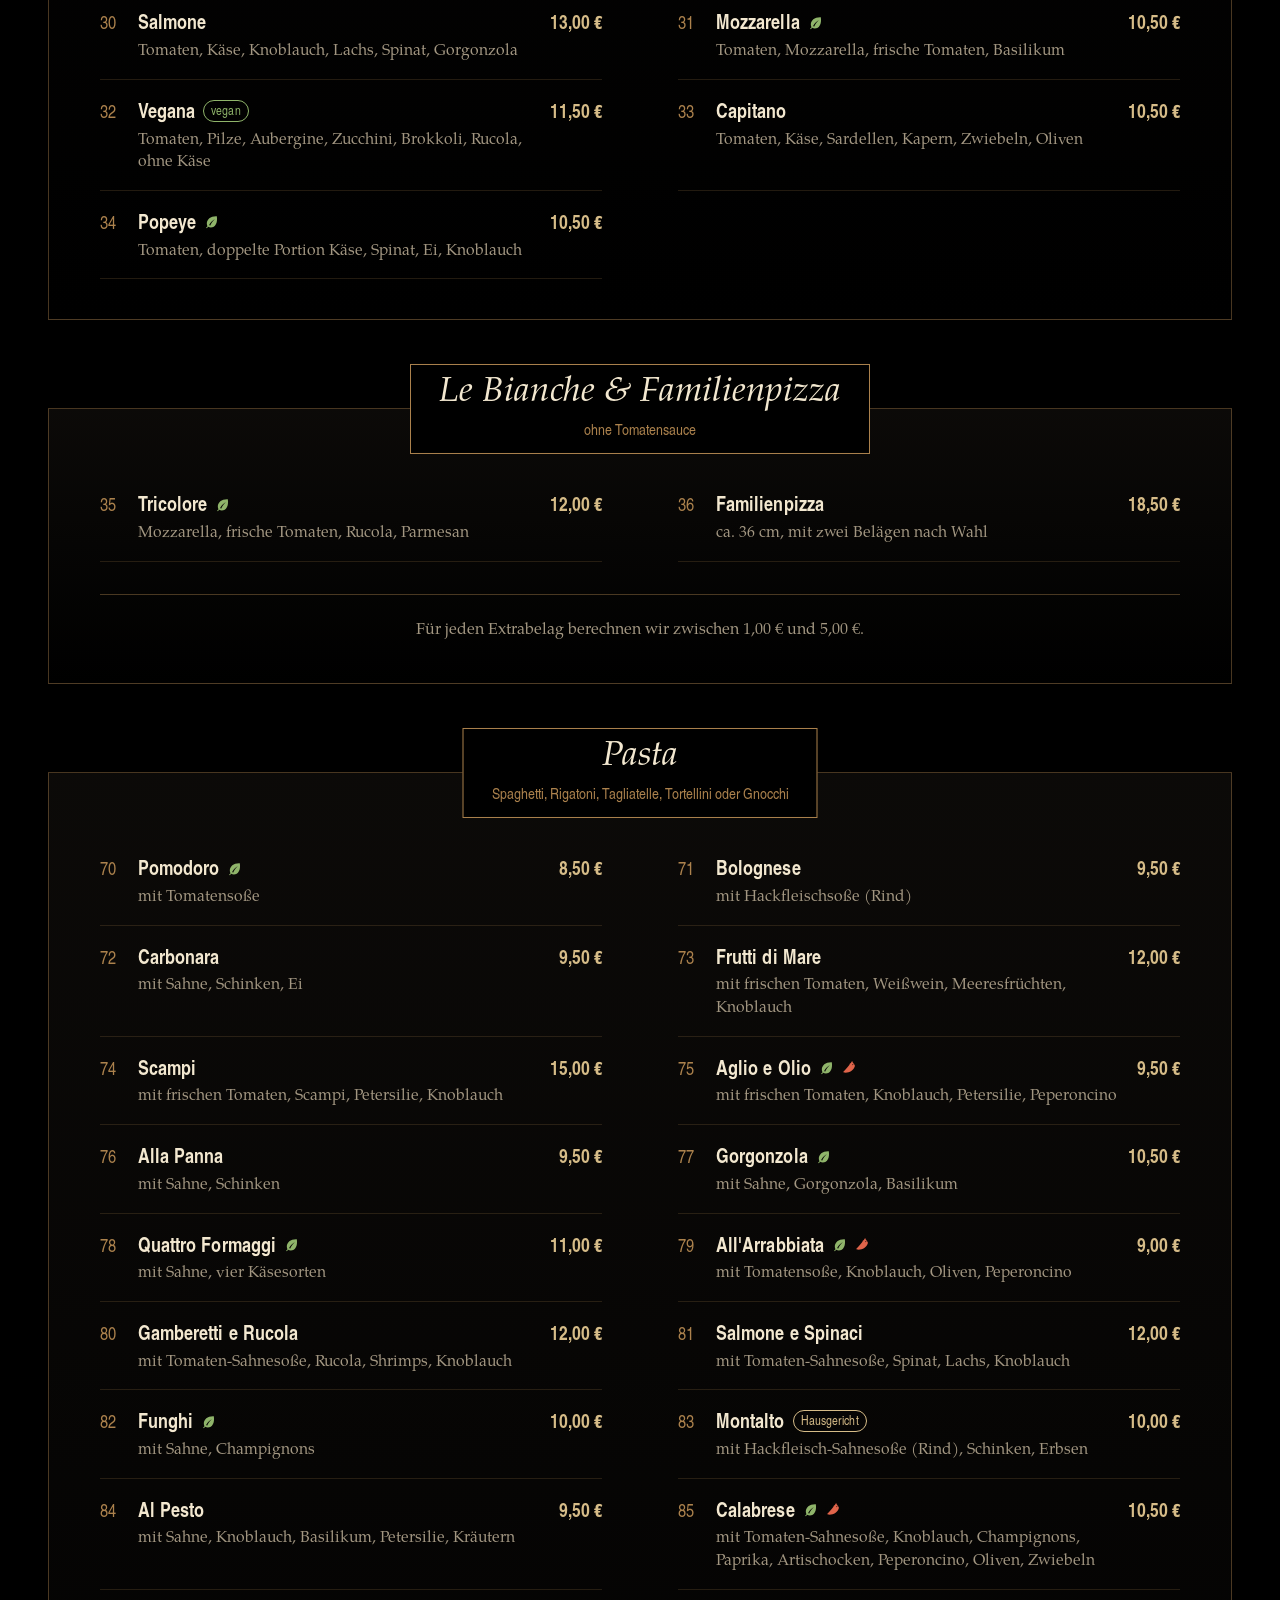
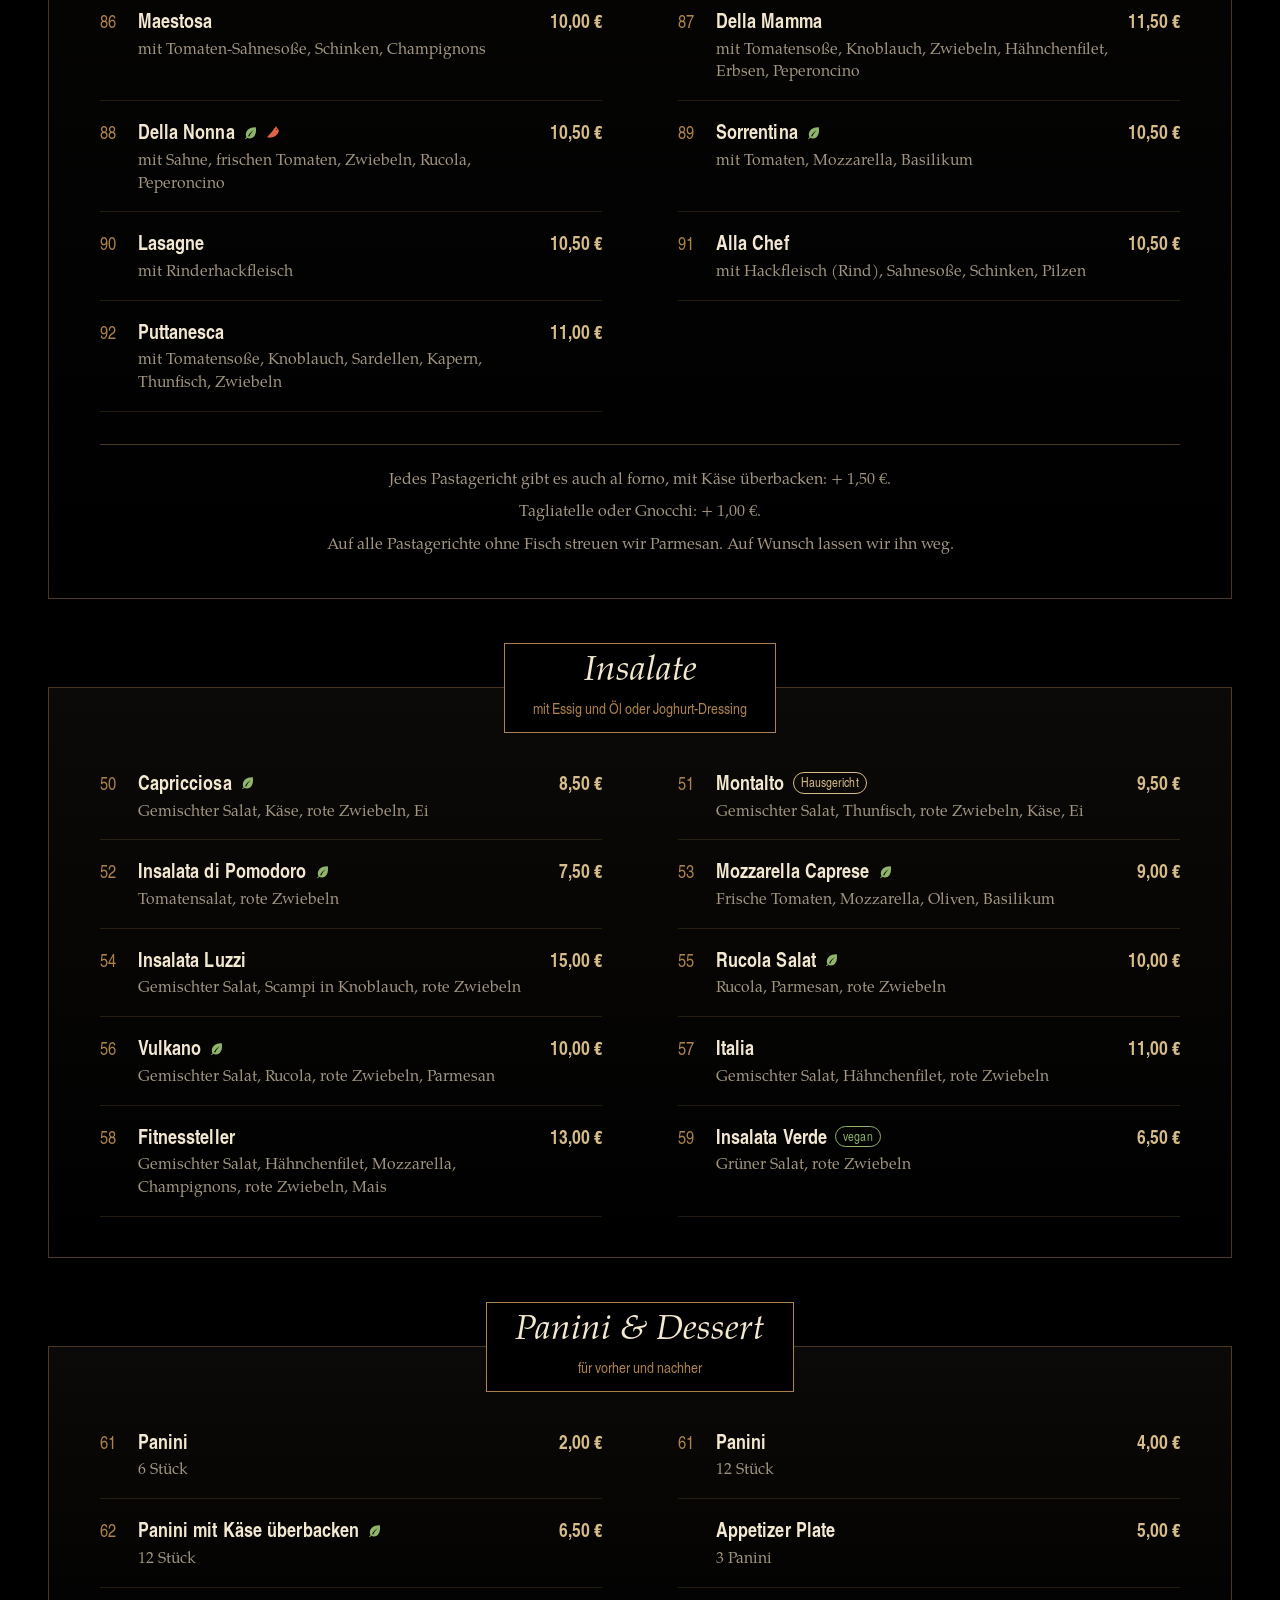
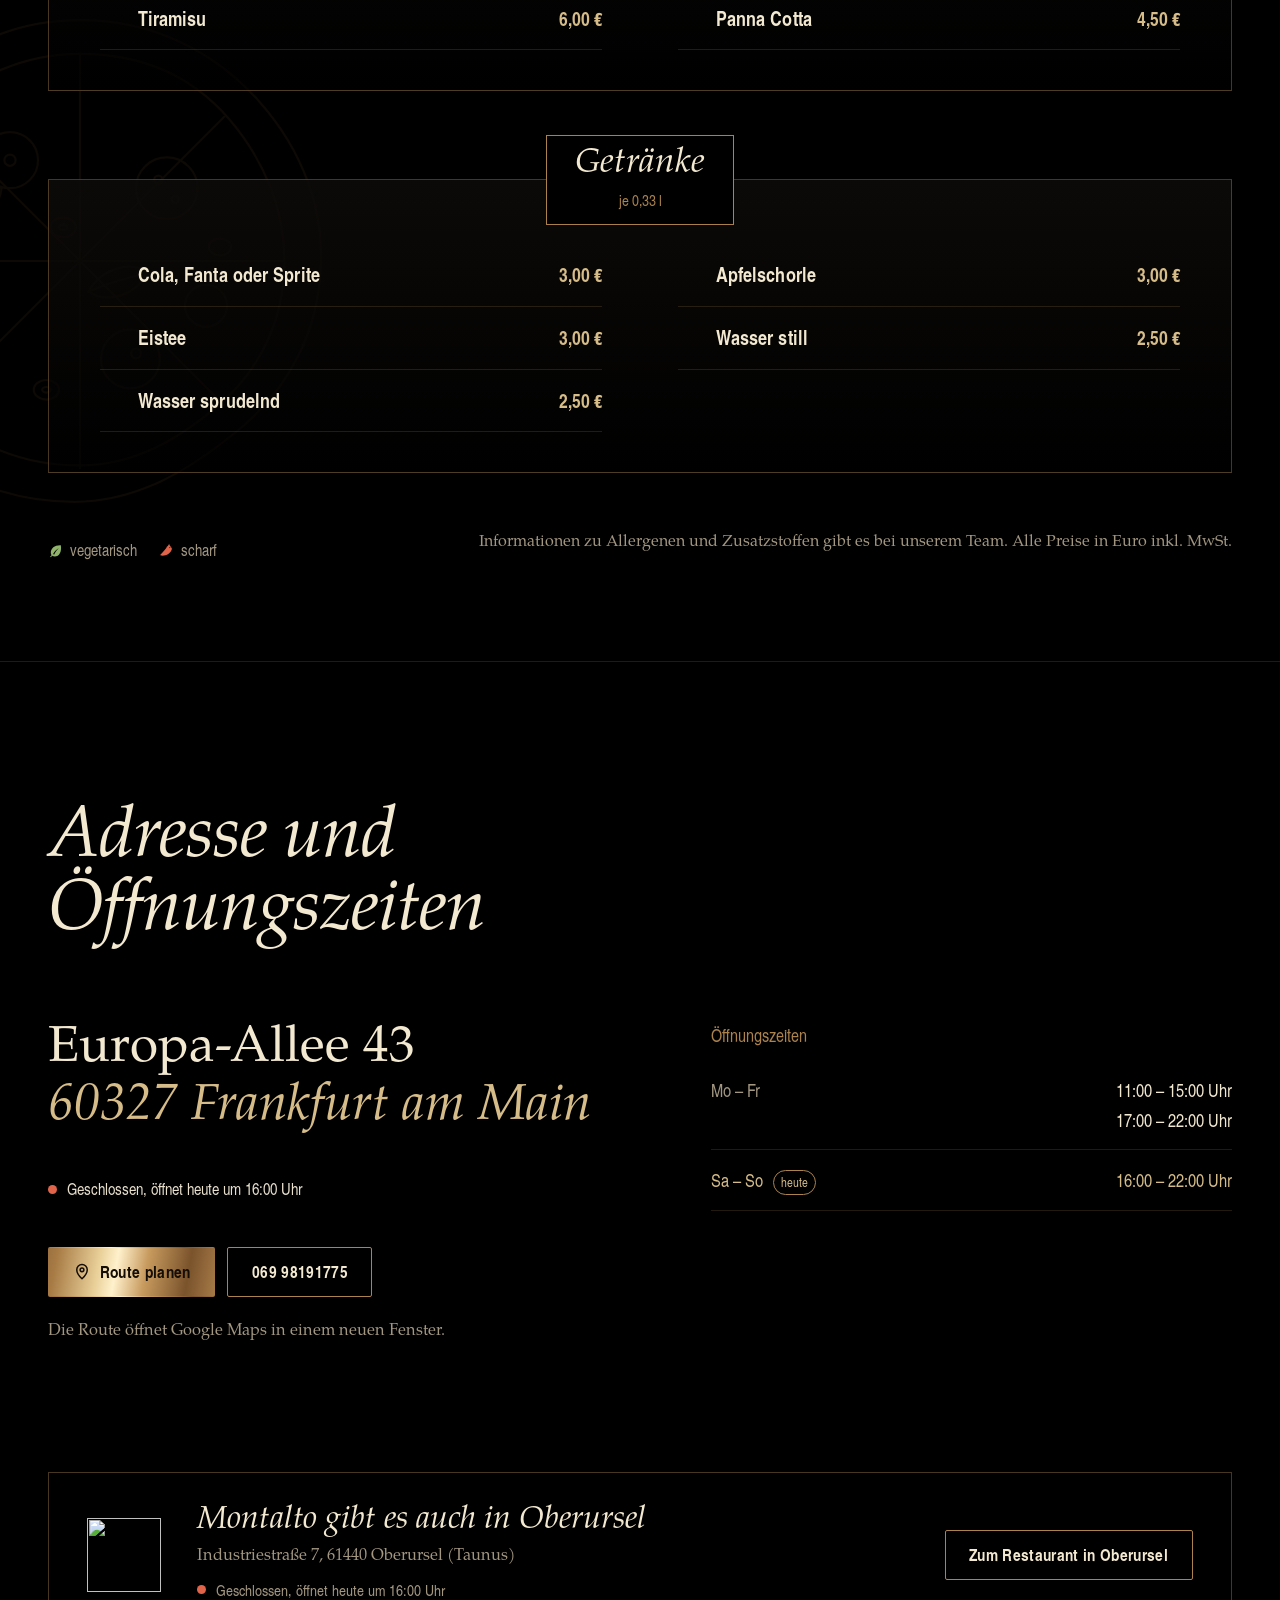
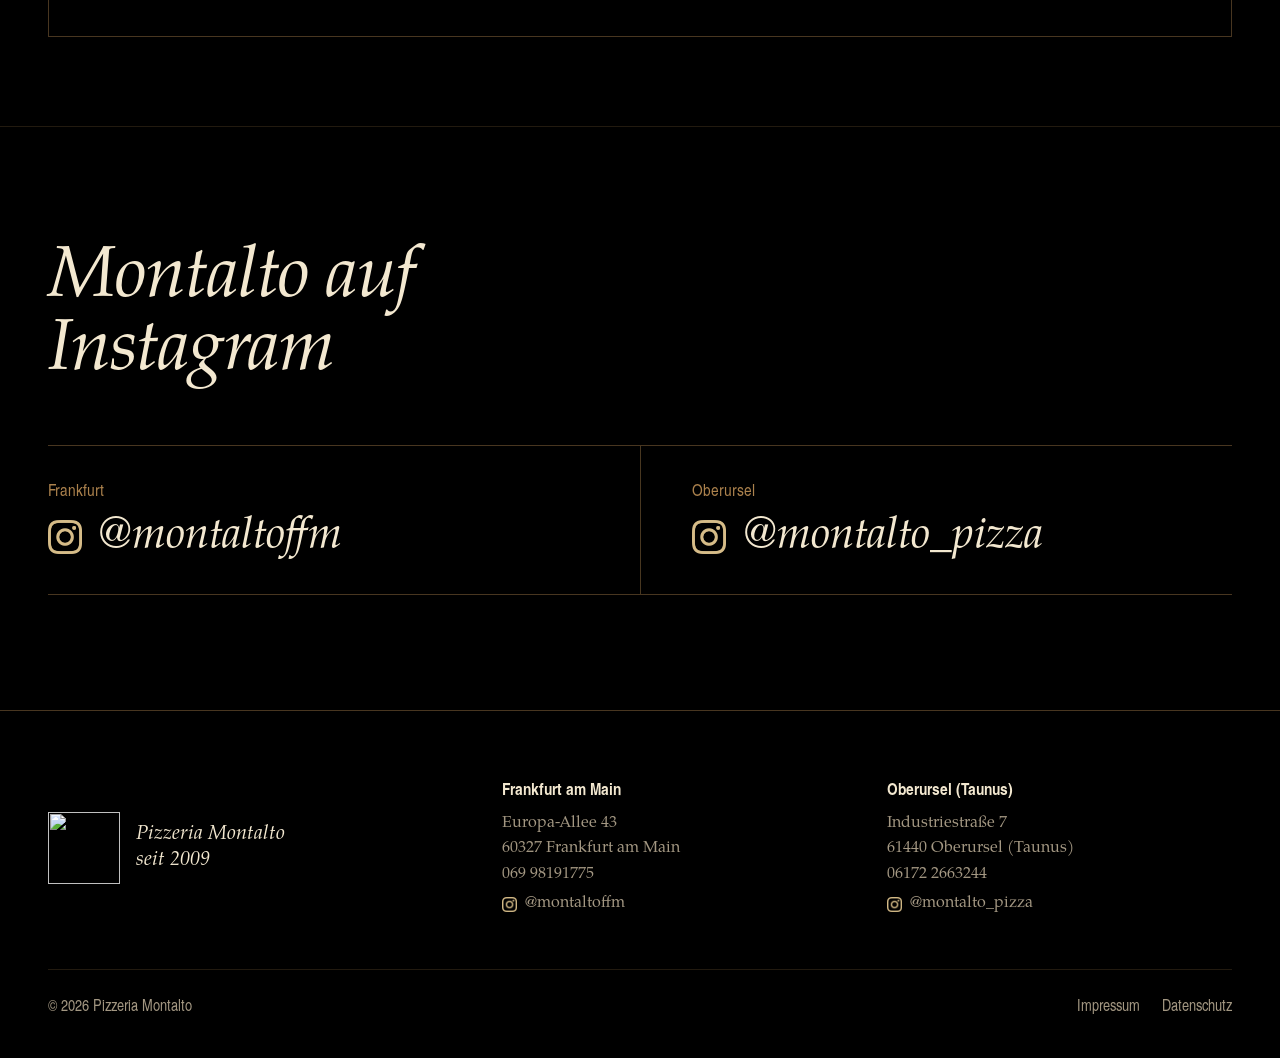
==== commit 7455cf72: "Add files via upload" ====
--- a/index.html
+++ b/index.html
@@ -16,10 +16,10 @@
   <link rel="icon" type="image/png" sizes="64x64" href="assets/img/favicon-64.png">
   <link rel="apple-touch-icon" href="assets/img/apple-touch-icon.png">
   <link rel="preload" href="assets/fonts/pagella-italic.woff" as="font" type="font/woff" crossorigin>
-  <link rel="stylesheet" href="assets/css/style.css?v=20261011a">
-  <script src="assets/js/standorte.js?v=20261011a" defer></script>
-  <script src="assets/js/speisekarte.js?v=20261011a" defer></script>
-  <script src="assets/js/main.js?v=20261011a" defer></script>
+  <link rel="stylesheet" href="assets/css/style.css?v=20261011b">
+  <script src="assets/js/standorte.js?v=20261011b" defer></script>
+  <script src="assets/js/speisekarte.js?v=20261011b" defer></script>
+  <script src="assets/js/main.js?v=20261011b" defer></script>
 </head>
 <body data-standort="frankfurt" data-root="">
 
@@ -50,7 +50,7 @@
 
   <section class="hero" aria-labelledby="hero-titel">
     <figure class="hero-bild">
-      <img class="hero-foto" src="assets/img/fotos/pizza-960.webp" srcset="assets/img/fotos/pizza-640.webp 640w, assets/img/fotos/pizza-960.webp 960w, assets/img/fotos/pizza-1400.webp 1400w" sizes="(max-width: 700px) 100vw, 44vw" width="1400" height="1750" alt="Pizza mit frischen Tomaten, Mozzarella und Basilikum, daneben ein Glas Rotwein" fetchpriority="high" decoding="async">
+      <img class="hero-foto" src="assets/img/pizza-960.webp" srcset="assets/img/pizza-640.webp 640w, assets/img/pizza-960.webp 960w, assets/img/pizza-1400.webp 1400w" sizes="(max-width: 700px) 100vw, 44vw" width="1400" height="1750" alt="Pizza mit frischen Tomaten, Mozzarella und Basilikum, daneben ein Glas Rotwein" fetchpriority="high" decoding="async">
       <img class="hero-siegel" src="assets/img/logo-480.webp" alt="Logo der Pizzeria Montalto, seit 2009" width="480" height="480" loading="lazy">
     </figure>
     <div class="wrap">
@@ -84,11 +84,11 @@
   <section class="bildband" aria-label="Eindrücke aus dem Restaurant">
     <div class="wrap bildband-raster">
       <figure class="bild bild--gross">
-        <img src="assets/img/fotos/pasta-tisch-900.webp" srcset="assets/img/fotos/pasta-tisch-600.webp 600w, assets/img/fotos/pasta-tisch-900.webp 900w, assets/img/fotos/pasta-tisch-1200.webp 1200w" sizes="(max-width: 700px) 86vw, 54vw" width="1200" height="1200" loading="lazy" decoding="async" alt="Tagliatelle mit Scampi und Tomaten, dahinter ein Glas Rotwein und die grüne Pflanzenwand im Restaurant">
+        <img src="assets/img/pasta-tisch-900.webp" srcset="assets/img/pasta-tisch-600.webp 600w, assets/img/pasta-tisch-900.webp 900w, assets/img/pasta-tisch-1200.webp 1200w" sizes="(max-width: 700px) 86vw, 54vw" width="1200" height="1200" loading="lazy" decoding="async" alt="Tagliatelle mit Scampi und Tomaten, dahinter ein Glas Rotwein und die grüne Pflanzenwand im Restaurant">
         <figcaption>Scampi mit Tagliatelle</figcaption>
       </figure>
       <figure class="bild bild--klein">
-        <img src="assets/img/fotos/pasta-nah-800.webp" srcset="assets/img/fotos/pasta-nah-480.webp 480w, assets/img/fotos/pasta-nah-800.webp 800w, assets/img/fotos/pasta-nah-1100.webp 1100w" sizes="(max-width: 700px) 66vw, 38vw" width="1100" height="1375" loading="lazy" decoding="async" alt="Nahaufnahme: Bandnudeln mit Garnelen, Tomatenwürfeln und frischer Petersilie">
+        <img src="assets/img/pasta-nah-800.webp" srcset="assets/img/pasta-nah-480.webp 480w, assets/img/pasta-nah-800.webp 800w, assets/img/pasta-nah-1100.webp 1100w" sizes="(max-width: 700px) 66vw, 38vw" width="1100" height="1375" loading="lazy" decoding="async" alt="Nahaufnahme: Bandnudeln mit Garnelen, Tomatenwürfeln und frischer Petersilie">
       </figure>
     </div>
   </section>
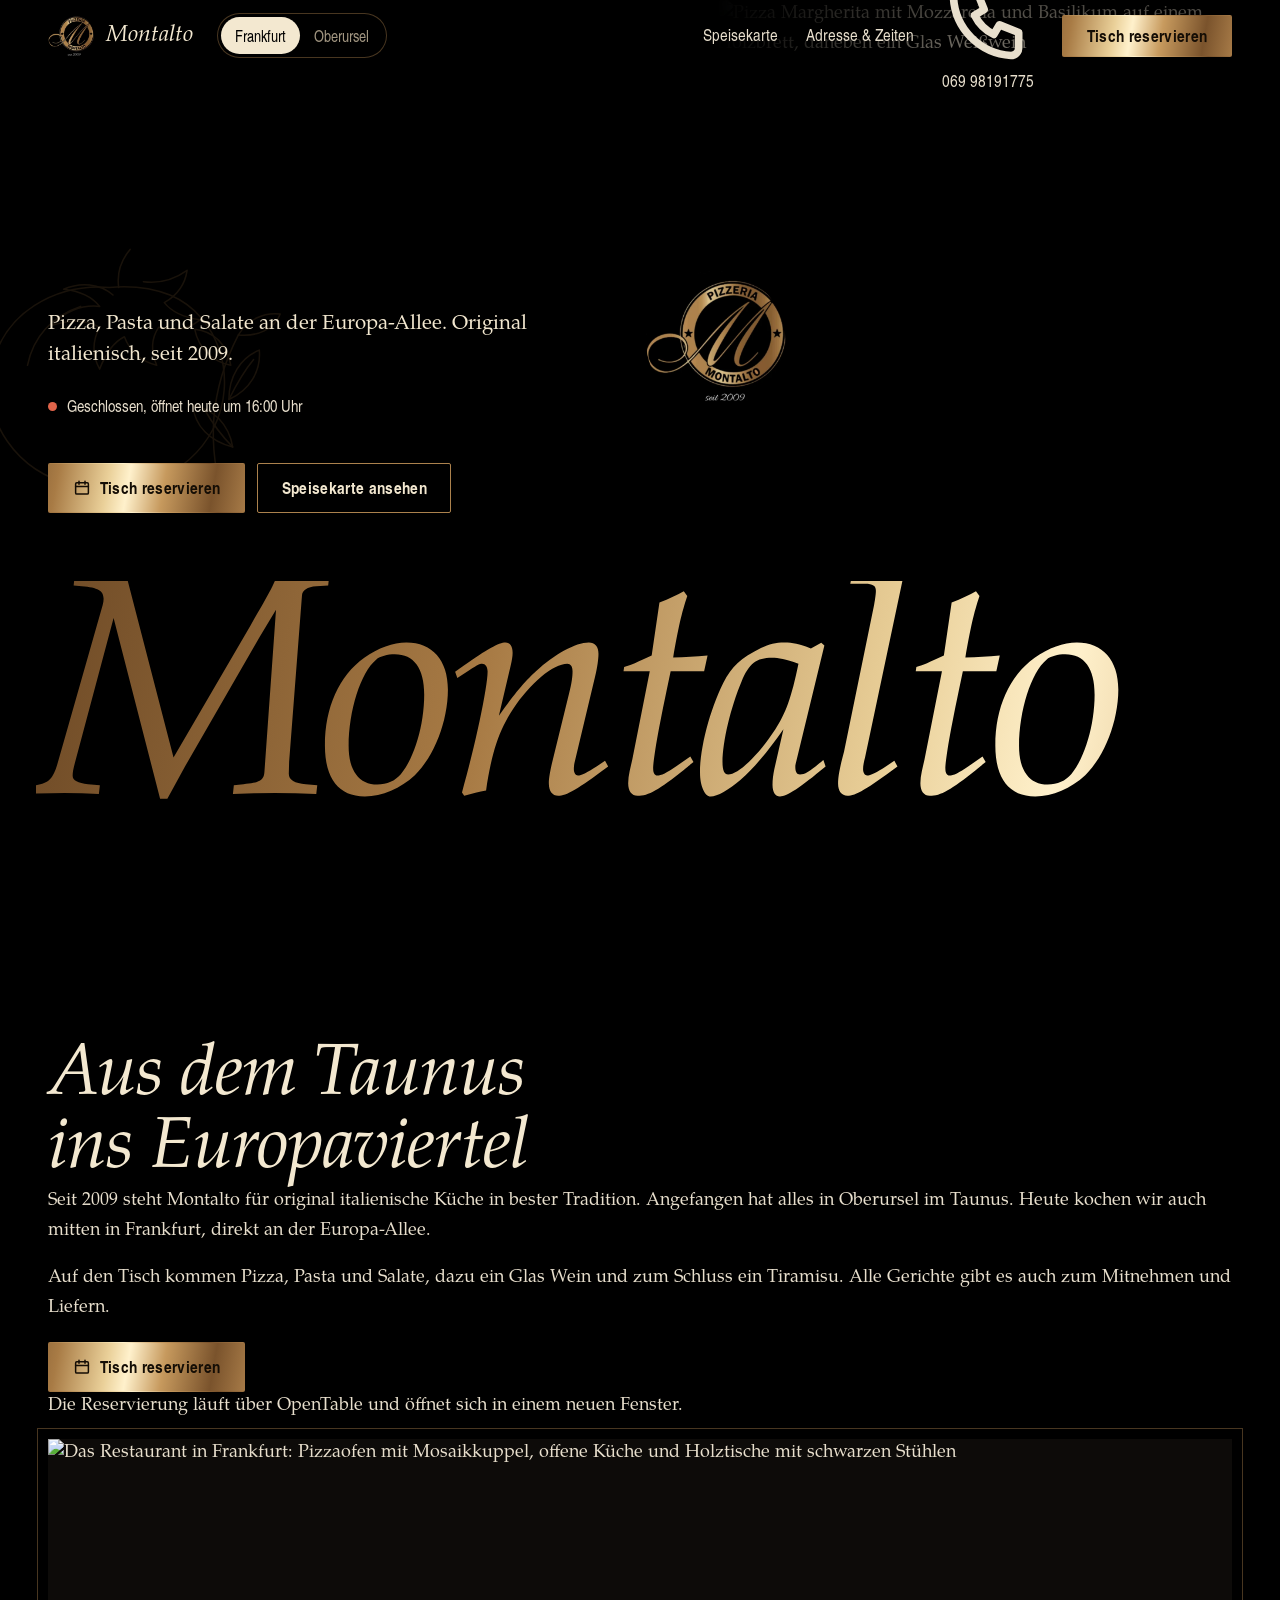
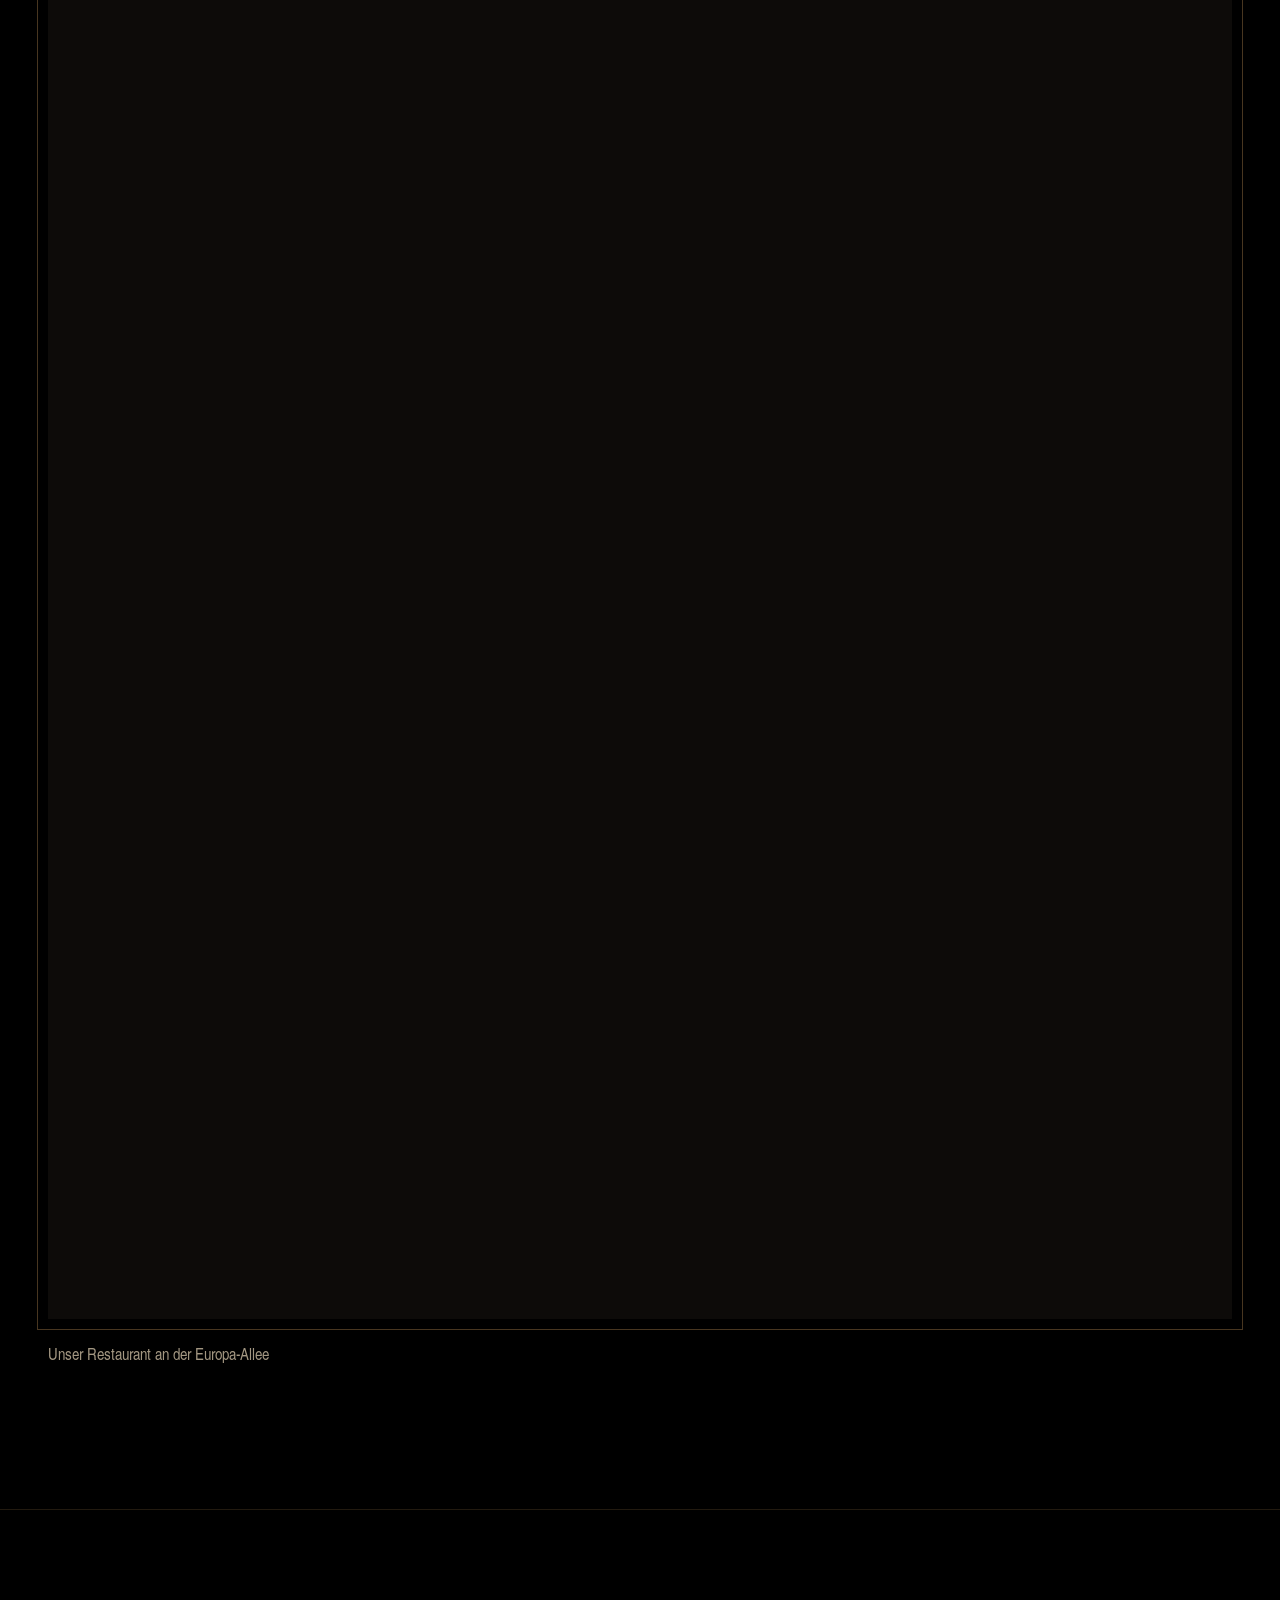
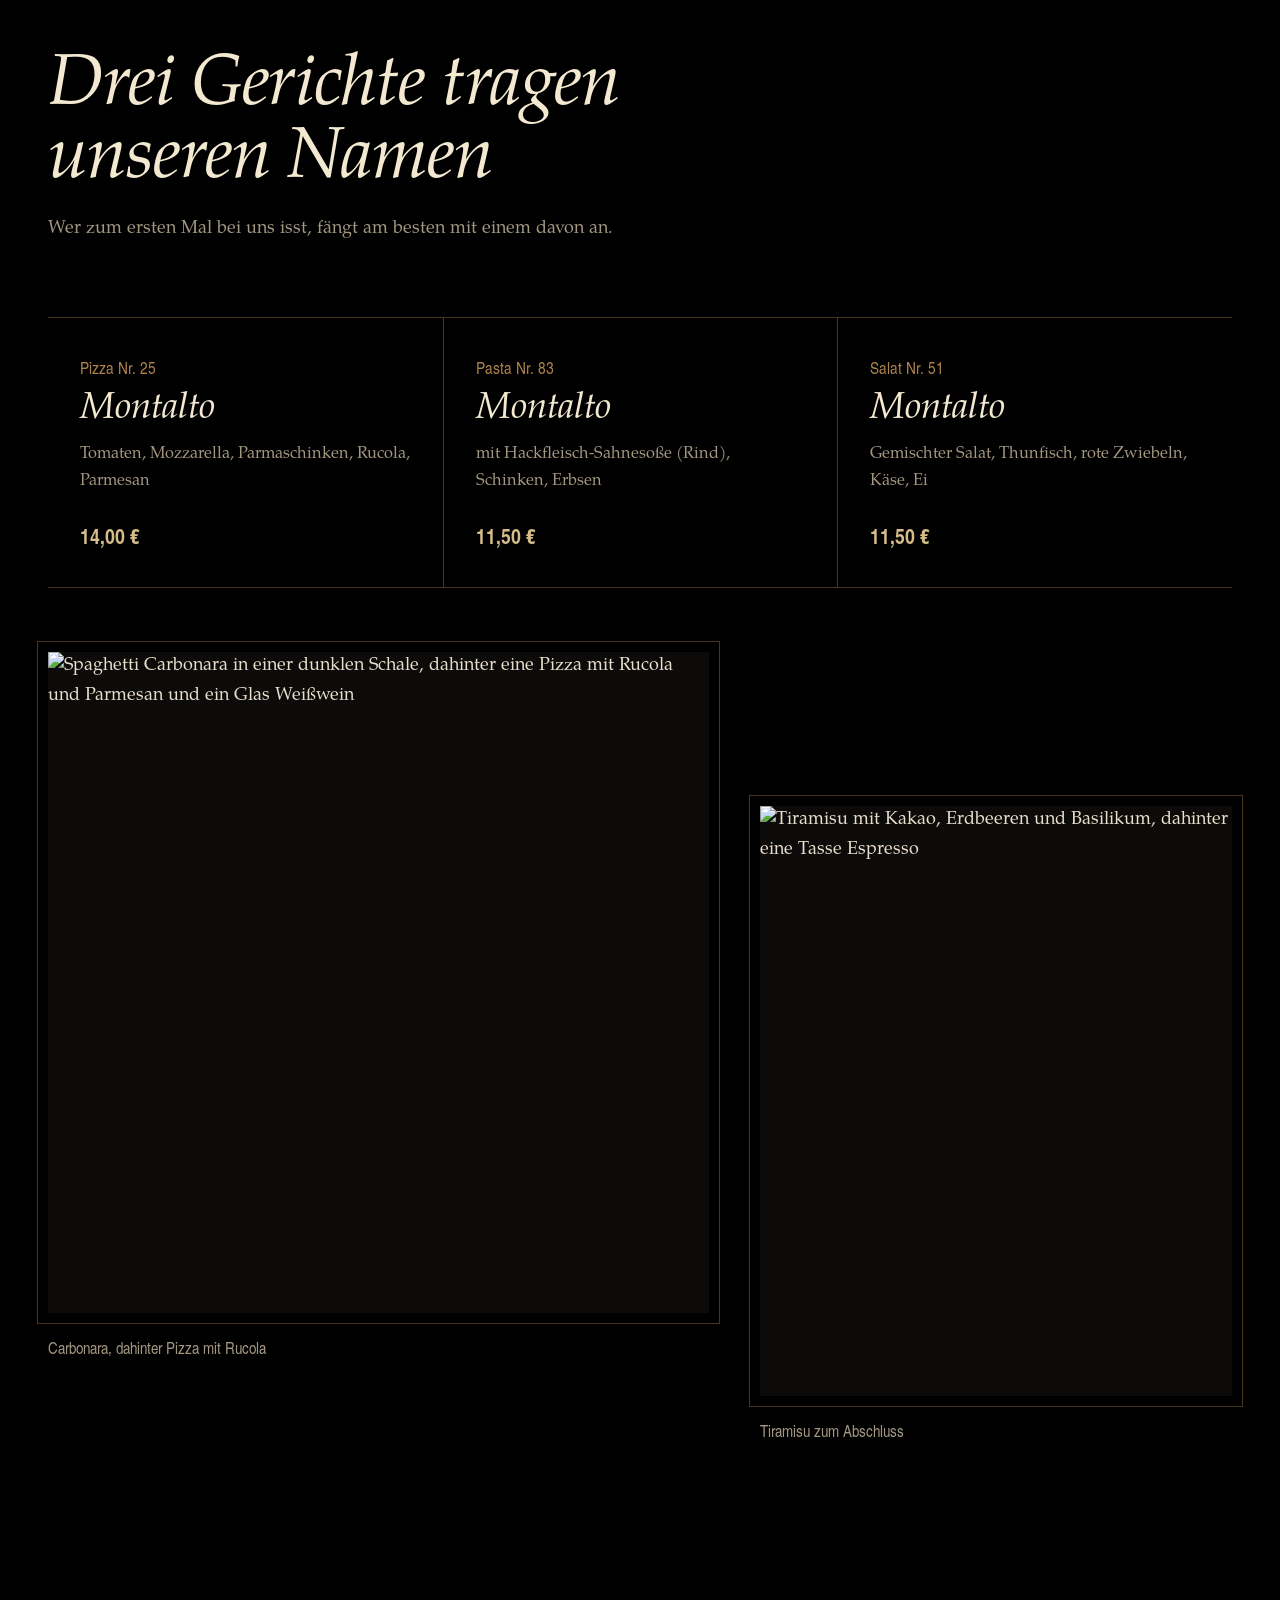
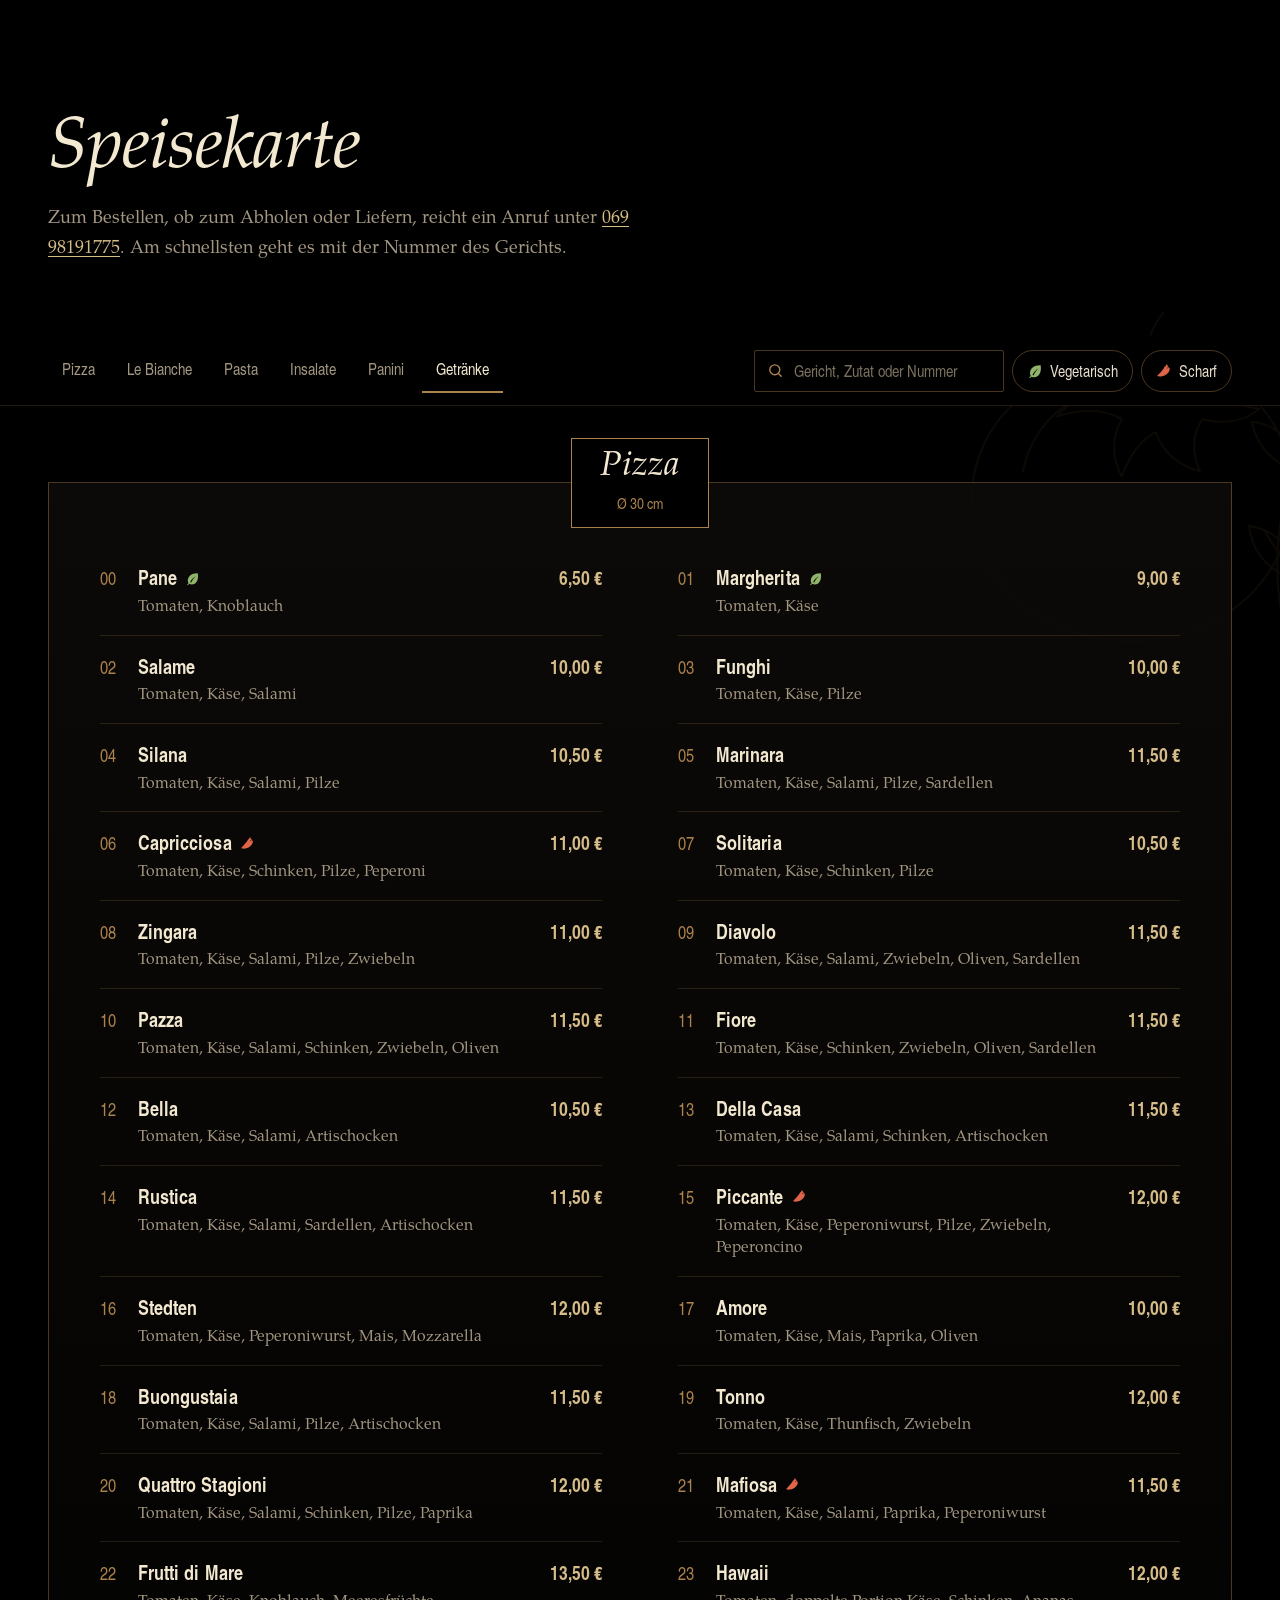
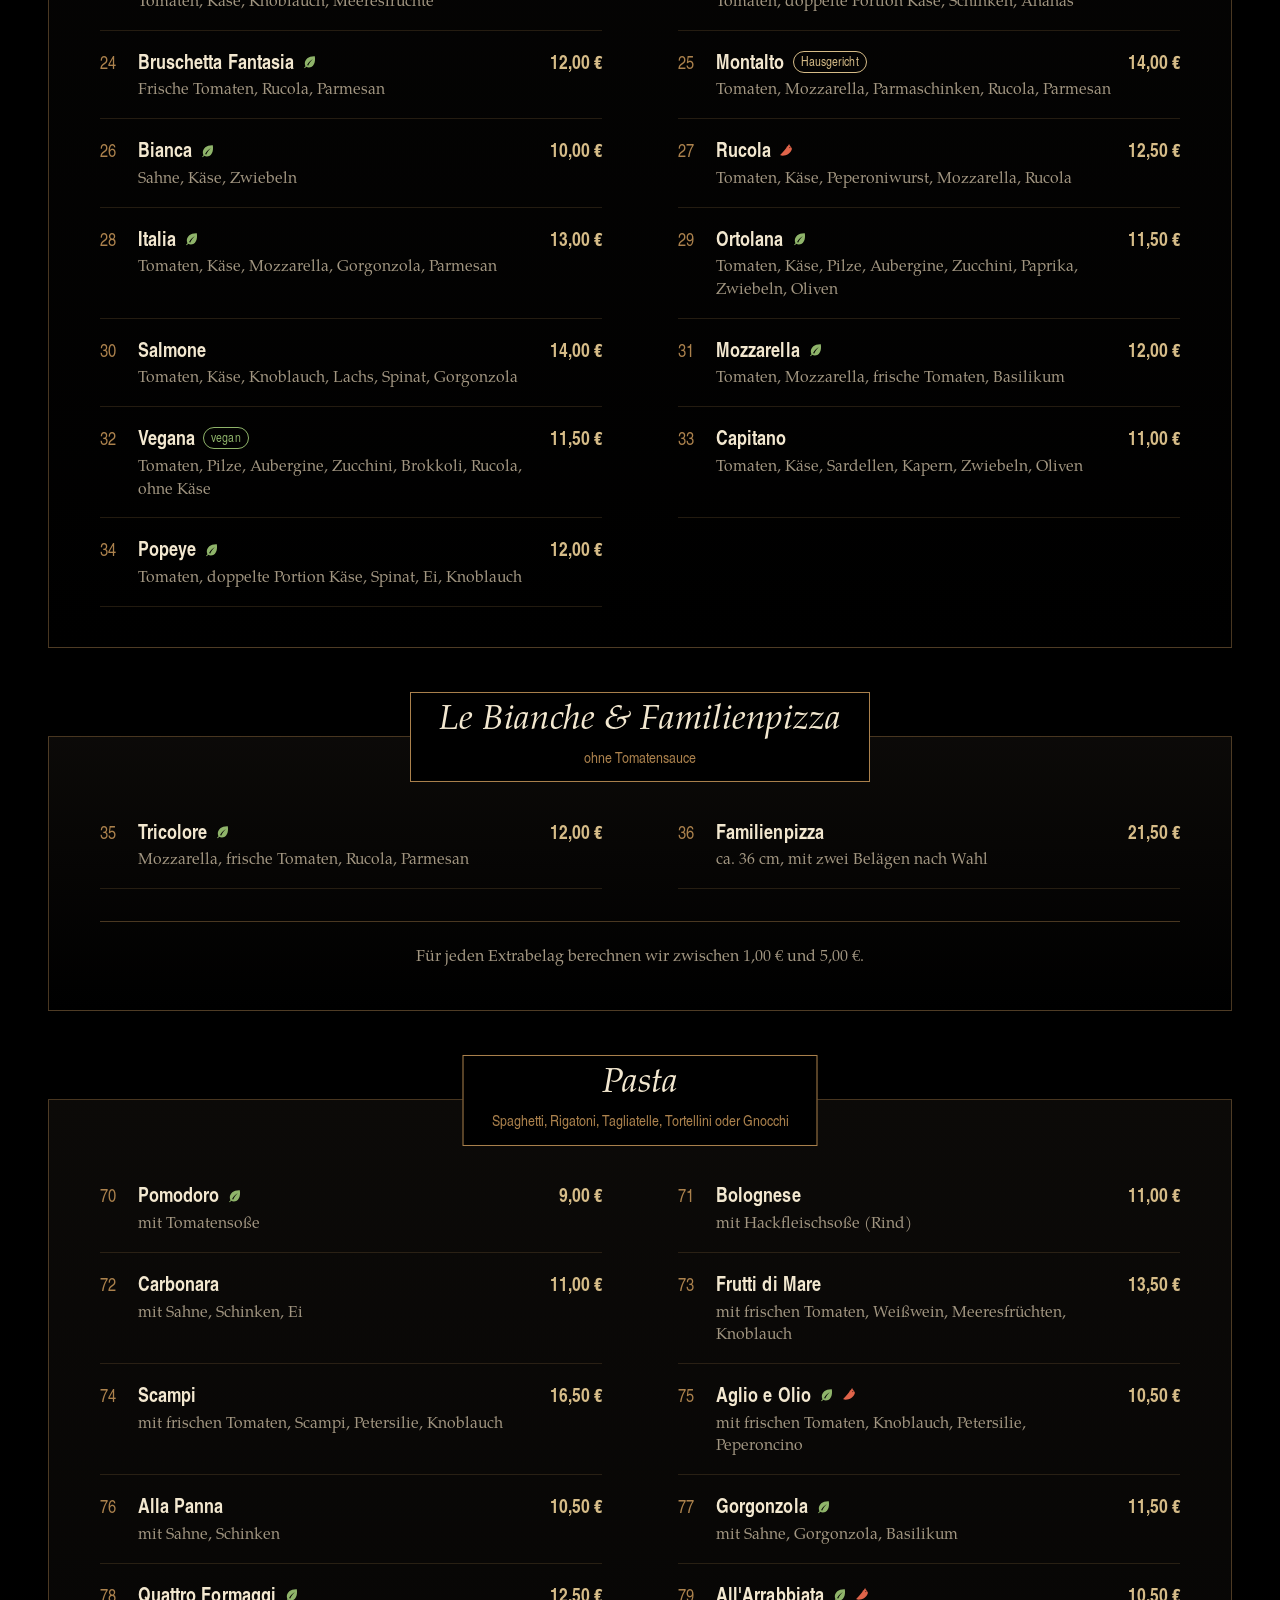
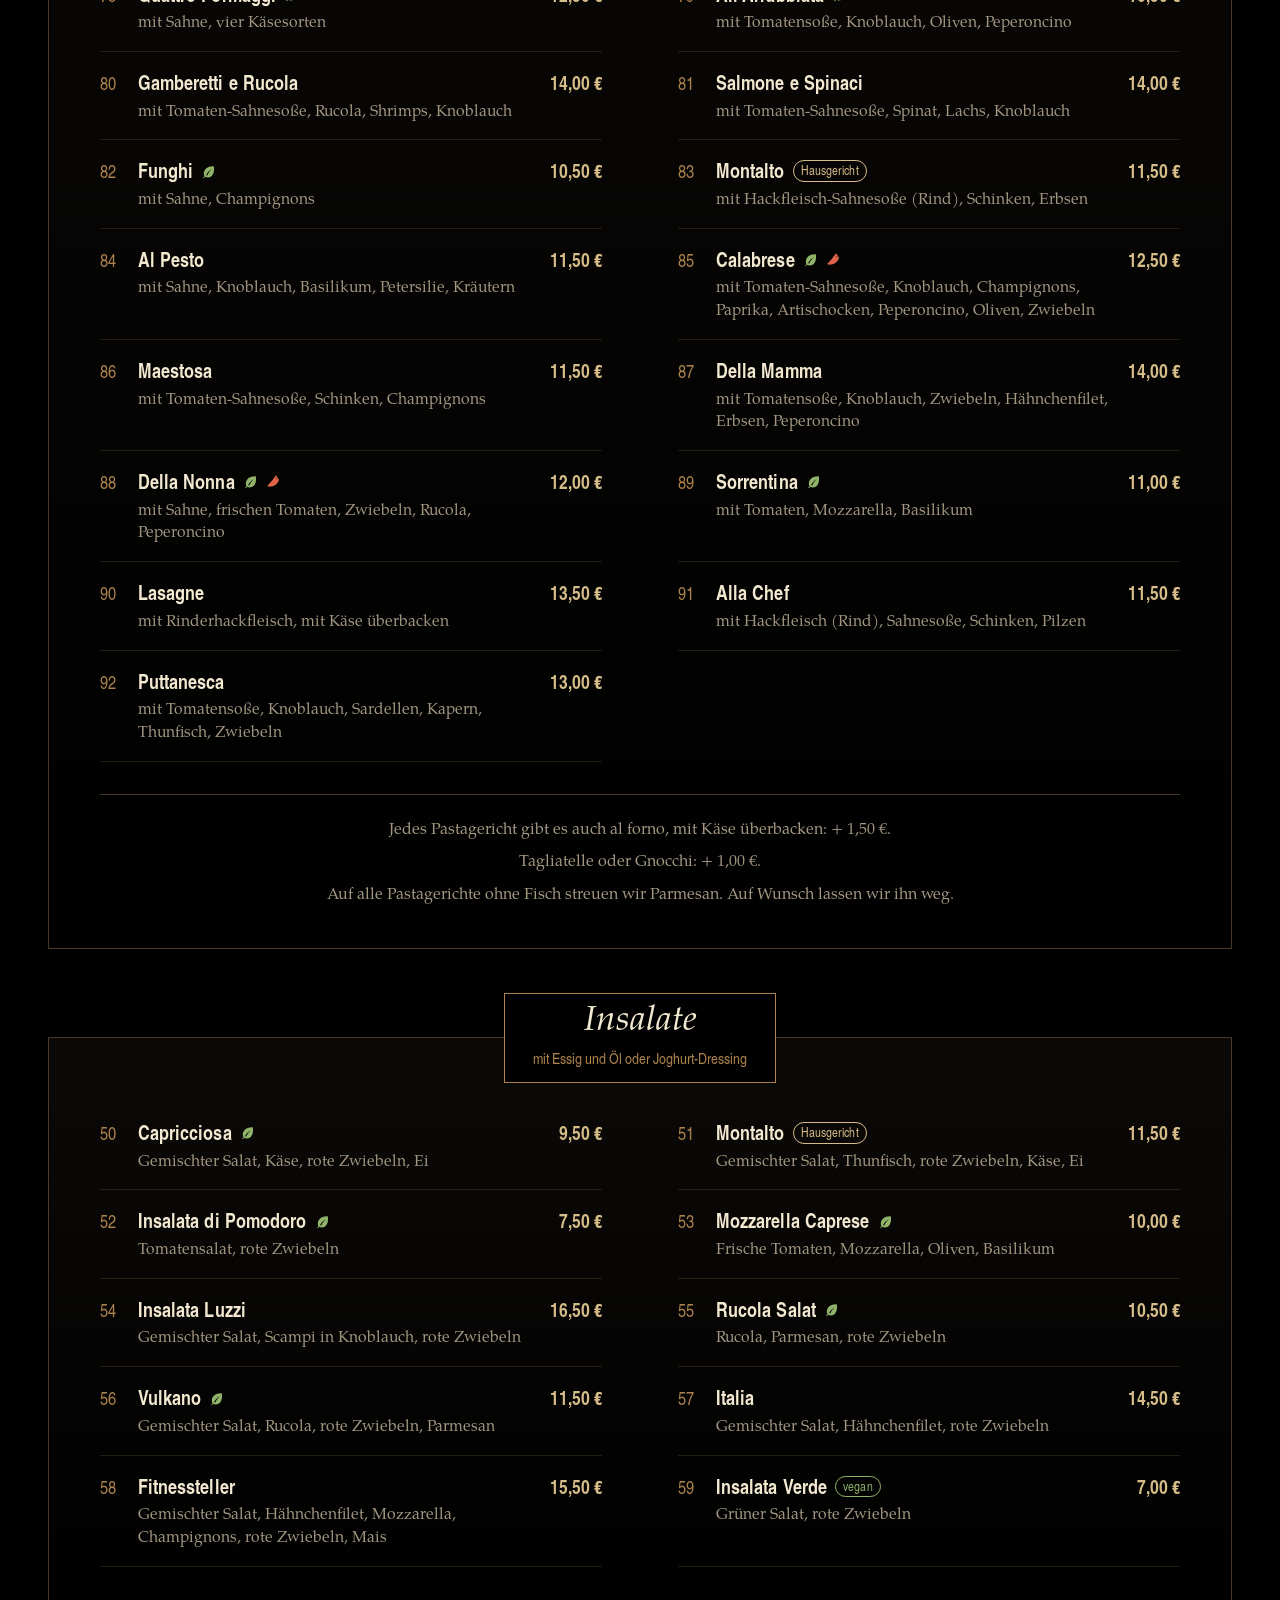
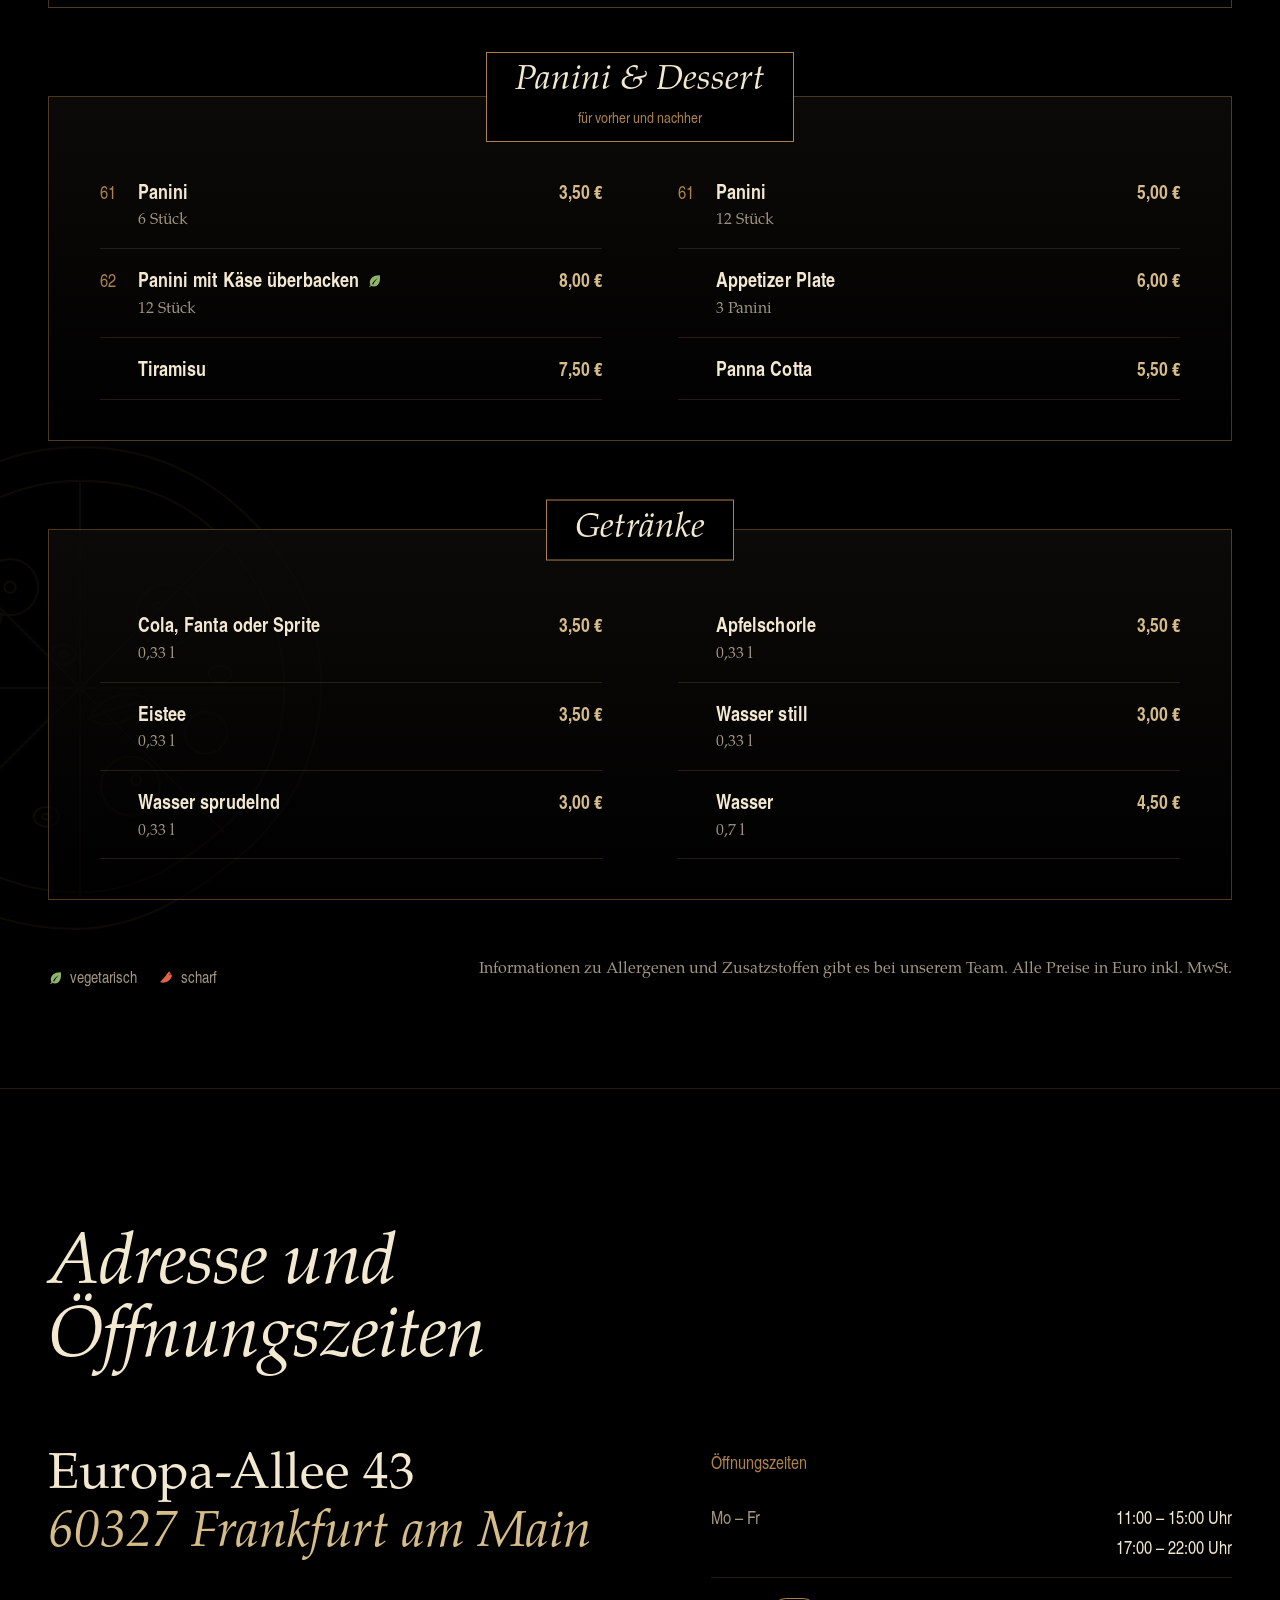
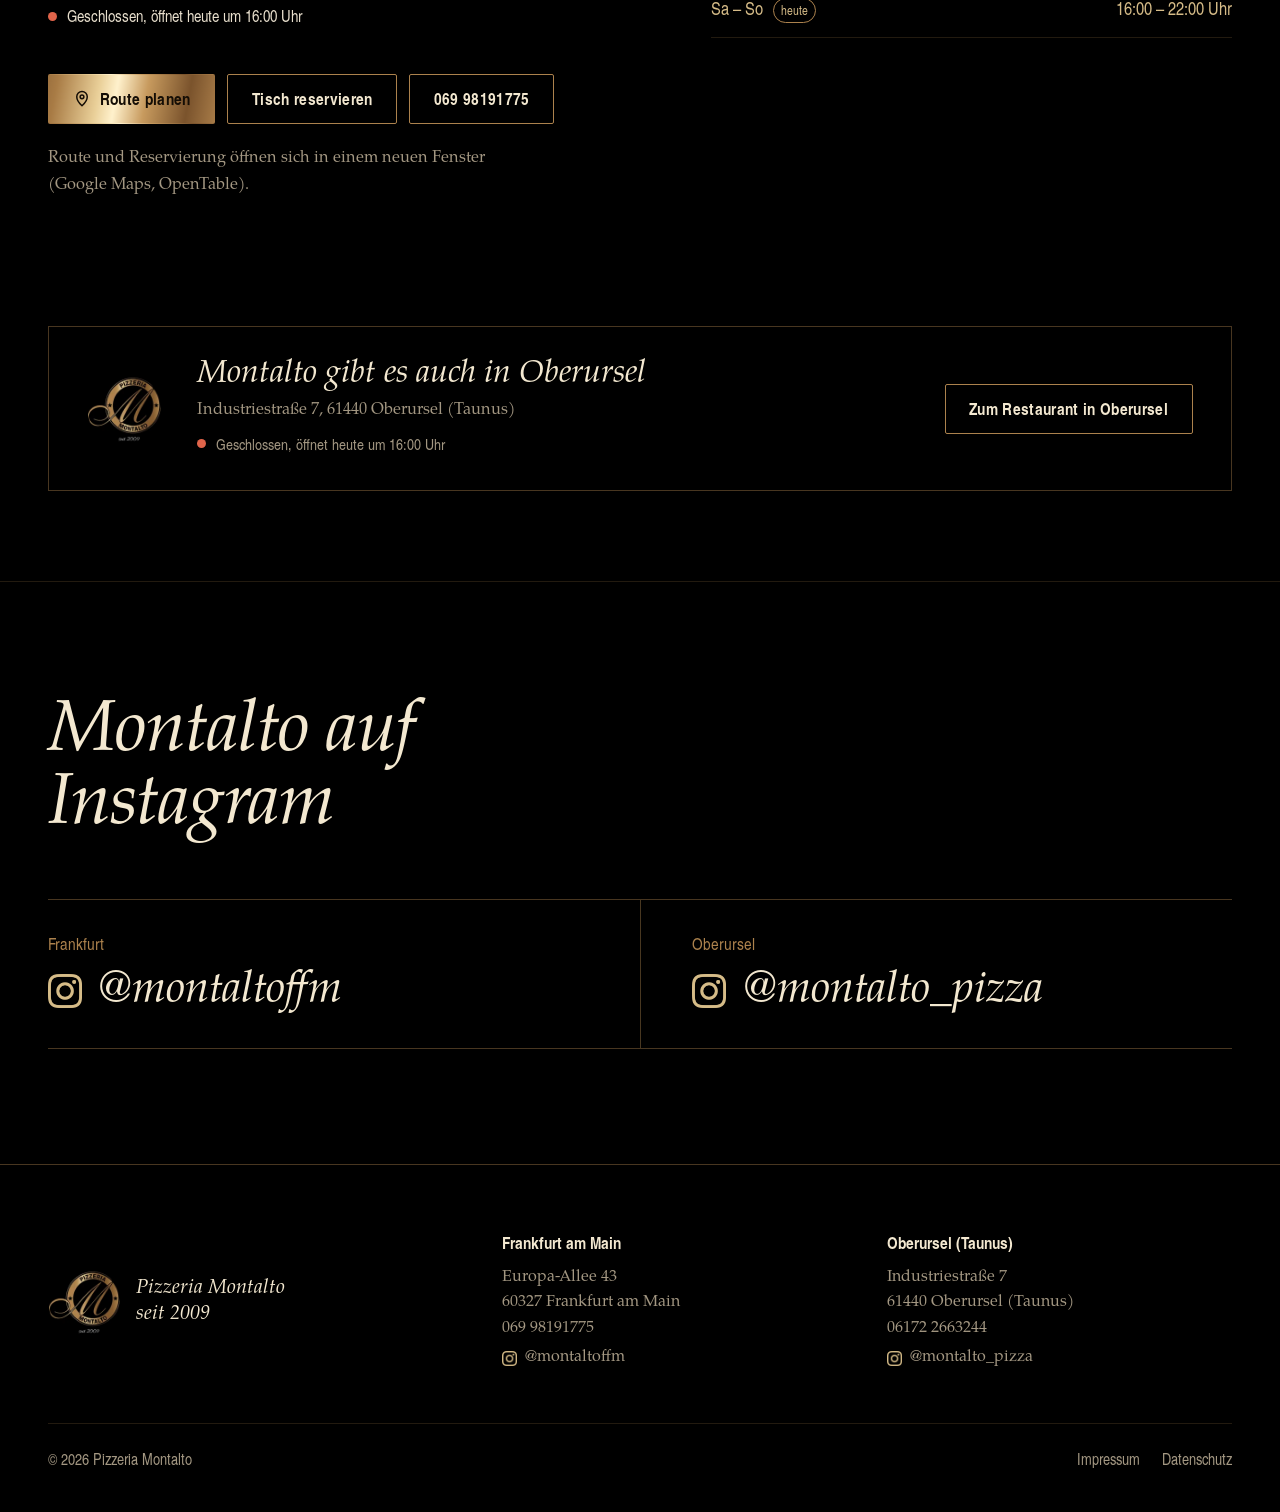
==== commit a23cdd56: "Add files via upload" ====
--- a/index.html
+++ b/index.html
@@ -4,7 +4,7 @@
   <meta charset="utf-8">
   <meta name="viewport" content="width=device-width, initial-scale=1, viewport-fit=cover">
   <title>Pizzeria Montalto Frankfurt – Pizza, Pasta &amp; Salate im Europaviertel</title>
-  <meta name="description" content="Pizzeria Montalto in der Europa-Allee 43, Frankfurt am Main: Pizza, Pasta und Salate. Speisekarte, Öffnungszeiten und Telefon für Bestellung und Reservierung.">
+  <meta name="description" content="Pizzeria Montalto in der Europa-Allee 43, Frankfurt am Main: Pizza, Pasta und Salate. Speisekarte, Öffnungszeiten, Tischreservierung, Abholung und Lieferung.">
   <meta name="theme-color" content="#000000">
   <meta property="og:type" content="restaurant">
   <meta property="og:title" content="Pizzeria Montalto Frankfurt">
@@ -16,10 +16,10 @@
   <link rel="icon" type="image/png" sizes="64x64" href="assets/img/favicon-64.png">
   <link rel="apple-touch-icon" href="assets/img/apple-touch-icon.png">
   <link rel="preload" href="assets/fonts/pagella-italic.woff" as="font" type="font/woff" crossorigin>
-  <link rel="stylesheet" href="assets/css/style.css?v=20261011b">
-  <script src="assets/js/standorte.js?v=20261011b" defer></script>
-  <script src="assets/js/speisekarte.js?v=20261011b" defer></script>
-  <script src="assets/js/main.js?v=20261011b" defer></script>
+  <link rel="stylesheet" href="assets/css/style.css?v=20261013a">
+  <script src="assets/js/standorte.js?v=20261013a" defer></script>
+  <script src="assets/js/speisekarte.js?v=20261013a" defer></script>
+  <script src="assets/js/main.js?v=20261013a" defer></script>
 </head>
 <body data-standort="frankfurt" data-root="">
 
@@ -38,10 +38,11 @@
     <nav class="kopf-nav" aria-label="Hauptmenü">
       <a href="#speisekarte">Speisekarte</a>
       <a href="#besuch">Adresse &amp; Zeiten</a>
-      <a class="btn btn--gold" data-tel href="tel:+496998191775">
+      <a class="kopf-tel" data-tel href="tel:+496998191775">
         <svg viewBox="0 0 24 24" fill="none" stroke="currentColor" stroke-width="2" stroke-linecap="round" stroke-linejoin="round" aria-hidden="true"><path d="M5 4h4l2 5-2.5 1.5a11 11 0 0 0 5 5L15 13l5 2v4a2 2 0 0 1-2 2A16 16 0 0 1 3 6a2 2 0 0 1 2-2"/></svg>
         <span data-fill="telAnzeige">069 98191775</span>
       </a>
+      <a class="btn btn--gold" data-reservieren href="https://www.opentable.com/r/pizzeria-montalto-frankfurt-am-main" target="_blank" rel="noopener">Tisch reservieren</a>
     </nav>
   </div>
 </header>
@@ -50,25 +51,46 @@
 
   <section class="hero" aria-labelledby="hero-titel">
     <figure class="hero-bild">
-      <img class="hero-foto" src="assets/img/pizza-960.webp" srcset="assets/img/pizza-640.webp 640w, assets/img/pizza-960.webp 960w, assets/img/pizza-1400.webp 1400w" sizes="(max-width: 700px) 100vw, 44vw" width="1400" height="1750" alt="Pizza mit frischen Tomaten, Mozzarella und Basilikum, daneben ein Glas Rotwein" fetchpriority="high" decoding="async">
+      <img class="hero-foto" src="assets/img/ffm-pizza-720.webp" srcset="assets/img/ffm-pizza-480.webp 480w, assets/img/ffm-pizza-720.webp 720w" sizes="(max-width: 700px) 100vw, 44vw" width="720" height="894" alt="Pizza Margherita mit Mozzarella und Basilikum auf einem Holzbrett, daneben ein Glas Weißwein" fetchpriority="high" decoding="async">
       <img class="hero-siegel" src="assets/img/logo-480.webp" alt="Logo der Pizzeria Montalto, seit 2009" width="480" height="480" loading="lazy">
     </figure>
     <div class="wrap">
       <div class="hero-inhalt">
         <div class="hero-text">
-          <p class="hero-lead">Pizza, Pasta und Salate im Frankfurter Europaviertel. Montalto gibt es seit 2009.</p>
+          <p class="hero-lead">Pizza, Pasta und Salate an der Europa-Allee. Original italienisch, seit 2009.</p>
           <p class="status" data-status aria-live="polite">Öffnungszeiten werden geladen</p>
           <div class="hero-cta">
-            <a class="btn btn--gold" href="#speisekarte">Speisekarte ansehen</a>
-            <a class="btn" data-tel href="tel:+496998191775">
-              <svg viewBox="0 0 24 24" fill="none" stroke="currentColor" stroke-width="2" stroke-linecap="round" stroke-linejoin="round" aria-hidden="true"><path d="M5 4h4l2 5-2.5 1.5a11 11 0 0 0 5 5L15 13l5 2v4a2 2 0 0 1-2 2A16 16 0 0 1 3 6a2 2 0 0 1 2-2"/></svg>
-              Anrufen
+            <a class="btn btn--gold" data-reservieren href="https://www.opentable.com/r/pizzeria-montalto-frankfurt-am-main" target="_blank" rel="noopener">
+              <svg viewBox="0 0 24 24" fill="none" stroke="currentColor" stroke-width="2" stroke-linecap="round" stroke-linejoin="round" aria-hidden="true"><rect x="3.5" y="5" width="17" height="15" rx="1.5"/><path d="M3.5 10h17M8 3v4M16 3v4"/></svg>
+              Tisch reservieren
             </a>
+            <a class="btn" href="#speisekarte">Speisekarte ansehen</a>
           </div>
         </div>
       </div>
     </div>
     <h1 id="hero-titel" class="wrap"><span class="sr-only">Pizzeria </span><span class="marke">Montalto</span><span class="sr-only"> in Frankfurt am Main</span></h1>
+  </section>
+
+  <section class="abschnitt intro" aria-labelledby="intro-titel">
+    <div class="wrap intro-raster">
+      <div class="intro-text">
+        <h2 id="intro-titel" class="abschnitt-titel">Aus dem Taunus ins Europaviertel</h2>
+        <p>Seit 2009 steht Montalto für original italienische Küche in bester Tradition. Angefangen hat alles in Oberursel im Taunus. Heute kochen wir auch mitten in Frankfurt, direkt an der Europa-Allee.</p>
+        <p>Auf den Tisch kommen Pizza, Pasta und Salate, dazu ein Glas Wein und zum Schluss ein Tiramisu. Alle Gerichte gibt es auch zum Mitnehmen und Liefern.</p>
+        <div class="intro-cta">
+          <a class="btn btn--gold" data-reservieren href="https://www.opentable.com/r/pizzeria-montalto-frankfurt-am-main" target="_blank" rel="noopener">
+            <svg viewBox="0 0 24 24" fill="none" stroke="currentColor" stroke-width="2" stroke-linecap="round" stroke-linejoin="round" aria-hidden="true"><rect x="3.5" y="5" width="17" height="15" rx="1.5"/><path d="M3.5 10h17M8 3v4M16 3v4"/></svg>
+            Tisch reservieren
+          </a>
+        </div>
+        <p class="intro-hinweis">Die Reservierung läuft über OpenTable und öffnet sich in einem neuen Fenster.</p>
+      </div>
+      <figure class="bild intro-bild">
+        <img src="assets/img/ffm-innen-1080.webp" srcset="assets/img/ffm-innen-640.webp 640w, assets/img/ffm-innen-1080.webp 1080w" sizes="(max-width: 860px) 100vw, 52vw" width="1080" height="720" loading="lazy" decoding="async" alt="Das Restaurant in Frankfurt: Pizzaofen mit Mosaikkuppel, offene Küche und Holztische mit schwarzen Stühlen">
+        <figcaption>Unser Restaurant an der Europa-Allee</figcaption>
+      </figure>
+    </div>
   </section>
 
   <section class="abschnitt haus" aria-labelledby="haus-titel">
@@ -84,11 +106,12 @@
   <section class="bildband" aria-label="Eindrücke aus dem Restaurant">
     <div class="wrap bildband-raster">
       <figure class="bild bild--gross">
-        <img src="assets/img/pasta-tisch-900.webp" srcset="assets/img/pasta-tisch-600.webp 600w, assets/img/pasta-tisch-900.webp 900w, assets/img/pasta-tisch-1200.webp 1200w" sizes="(max-width: 700px) 86vw, 54vw" width="1200" height="1200" loading="lazy" decoding="async" alt="Tagliatelle mit Scampi und Tomaten, dahinter ein Glas Rotwein und die grüne Pflanzenwand im Restaurant">
-        <figcaption>Scampi mit Tagliatelle</figcaption>
+        <img src="assets/img/ffm-pasta-720.webp" srcset="assets/img/ffm-pasta-480.webp 480w, assets/img/ffm-pasta-720.webp 720w" sizes="(max-width: 700px) 50vw, 54vw" width="720" height="720" loading="lazy" decoding="async" alt="Spaghetti Carbonara in einer dunklen Schale, dahinter eine Pizza mit Rucola und Parmesan und ein Glas Weißwein">
+        <figcaption>Carbonara, dahinter Pizza mit Rucola</figcaption>
       </figure>
       <figure class="bild bild--klein">
-        <img src="assets/img/pasta-nah-800.webp" srcset="assets/img/pasta-nah-480.webp 480w, assets/img/pasta-nah-800.webp 800w, assets/img/pasta-nah-1100.webp 1100w" sizes="(max-width: 700px) 66vw, 38vw" width="1100" height="1375" loading="lazy" decoding="async" alt="Nahaufnahme: Bandnudeln mit Garnelen, Tomatenwürfeln und frischer Petersilie">
+        <img src="assets/img/ffm-tiramisu-720.webp" srcset="assets/img/ffm-tiramisu-480.webp 480w, assets/img/ffm-tiramisu-720.webp 720w" sizes="(max-width: 700px) 50vw, 38vw" width="720" height="894" loading="lazy" decoding="async" alt="Tiramisu mit Kakao, Erdbeeren und Basilikum, dahinter eine Tasse Espresso">
+        <figcaption>Tiramisu zum Abschluss</figcaption>
       </figure>
     </div>
   </section>
@@ -97,7 +120,7 @@
     <div class="wrap">
       <div class="abschnitt-kopf">
         <h2 id="karte-titel" class="abschnitt-titel">Speisekarte</h2>
-        <p>Zum Reservieren oder Bestellen, ob zum Abholen oder Liefern, reicht ein Anruf unter <a data-tel href="tel:+496998191775"><span data-fill="telAnzeige">069 98191775</span></a>. Am schnellsten geht es mit der Nummer des Gerichts.</p>
+        <p>Zum Bestellen, ob zum Abholen oder Liefern, reicht ein Anruf unter <a data-tel href="tel:+496998191775"><span data-fill="telAnzeige">069 98191775</span></a>. Am schnellsten geht es mit der Nummer des Gerichts.</p>
       </div>
     </div>
     <div id="karte-inhalt">
@@ -129,9 +152,10 @@
               <svg viewBox="0 0 24 24" fill="none" stroke="currentColor" stroke-width="2" stroke-linecap="round" stroke-linejoin="round" aria-hidden="true"><path d="M12 21s7-6.2 7-12a7 7 0 0 0-14 0c0 5.8 7 12 7 12z"/><circle cx="12" cy="9" r="2.5"/></svg>
               Route planen
             </a>
+            <a class="btn" data-reservieren href="https://www.opentable.com/r/pizzeria-montalto-frankfurt-am-main" target="_blank" rel="noopener">Tisch reservieren</a>
             <a class="btn" data-tel href="tel:+496998191775"><span data-fill="telAnzeige">069 98191775</span></a>
           </div>
-          <p class="besuch-hinweis">Die Route öffnet Google Maps in einem neuen Fenster.</p>
+          <p class="besuch-hinweis">Route und Reservierung öffnen sich in einem neuen Fenster (Google Maps, OpenTable).</p>
         </div>
         <div>
           <h3 class="zeiten-titel">Öffnungszeiten</h3>
@@ -211,11 +235,11 @@
 
 <nav class="aktionsleiste" aria-label="Schnellzugriff">
   <a class="btn" href="#speisekarte">Speisekarte</a>
-  <a class="btn" data-maps href="#" target="_blank" rel="noopener">Route</a>
-  <a class="btn btn--gold" data-tel href="tel:+496998191775">
+  <a class="btn" data-tel href="tel:+496998191775">
     <svg viewBox="0 0 24 24" fill="none" stroke="currentColor" stroke-width="2" stroke-linecap="round" stroke-linejoin="round" aria-hidden="true"><path d="M5 4h4l2 5-2.5 1.5a11 11 0 0 0 5 5L15 13l5 2v4a2 2 0 0 1-2 2A16 16 0 0 1 3 6a2 2 0 0 1 2-2"/></svg>
     Anrufen
   </a>
+  <a class="btn btn--gold" data-reservieren href="https://www.opentable.com/r/pizzeria-montalto-frankfurt-am-main" target="_blank" rel="noopener">Reservieren</a>
 </nav>
 
 </body>
--- a/assets/css/style.css
+++ b/assets/css/style.css
@@ -144,6 +144,7 @@
 
 .standort-wahl {
   display: inline-flex; padding: 3px; border: 1px solid var(--linie); border-radius: 999px;
+  background: rgba(0, 0, 0, .55); -webkit-backdrop-filter: blur(10px); backdrop-filter: blur(10px);
   font-family: var(--cond); font-size: .98rem;
 }
 .standort-wahl a {
@@ -174,31 +175,42 @@
   justify-content: flex-end; padding-top: calc(var(--kopf-h) + 32px); overflow: hidden;
   isolation: isolate;
 }
-.hero::before, .hero::after {
+.hero::after {
   content: ""; position: absolute; z-index: -1; pointer-events: none;
-  background-repeat: no-repeat; background-size: contain; opacity: .26;
-}
-.hero::before {
-  background-image: url("../img/linie-pizza.svg");
-  width: min(58vw, 640px); aspect-ratio: 1; right: -9vw; top: 6vh;
-  transform: rotate(-12deg);
-}
-.hero::after {
-  background-image: url("../img/linie-tomate.svg");
-  width: min(34vw, 380px); aspect-ratio: 1; left: -6vw; top: 18vh; opacity: .16;
-}
+  background: url("../img/linie-tomate.svg") no-repeat center / contain;
+  width: min(34vw, 380px); aspect-ratio: 1; left: -6vw; top: 18vh; opacity: .14;
+}
+
+/* Foto rechts, läuft weich ins Schwarz aus */
+.hero-bild {
+  position: absolute; top: 0; right: 0; bottom: 0; width: min(44vw, 760px);
+  margin: 0; z-index: -1;
+}
+.hero-foto { width: 100%; height: 100%; object-fit: cover; object-position: 50% 62%; }
+.hero-bild::after {
+  content: ""; position: absolute; inset: 0; z-index: 1; pointer-events: none;
+  background:
+    linear-gradient(90deg, #000 0%, rgba(0, 0, 0, .7) 14%, rgba(0, 0, 0, 0) 42%),
+    linear-gradient(0deg, #000 0%, rgba(0, 0, 0, .75) 20%, rgba(0, 0, 0, 0) 48%),
+    linear-gradient(180deg, rgba(0, 0, 0, .7) 0%, rgba(0, 0, 0, 0) 20%);
+}
+.hero-siegel {
+  position: absolute; z-index: 2; left: -72px; top: 30%;
+  width: clamp(120px, 11vw, 168px); height: auto; aspect-ratio: 1;
+  filter: drop-shadow(0 12px 28px rgba(0, 0, 0, .65));
+}
+@media (max-width: 1100px) { .hero-siegel { display: none; } }
 
 .hero-inhalt {
   display: grid; grid-template-columns: minmax(0, 1fr) auto; align-items: end; gap: 32px;
   padding-bottom: clamp(8px, 2vw, 24px);
 }
-.hero-text { max-width: 34rem; }
+.hero-text { max-width: min(34rem, 50vw); }
 .hero-lead {
   font-size: clamp(1.2rem, 1.6vw, 1.45rem); line-height: 1.5; color: var(--champagner);
   margin-bottom: 22px;
 }
 .hero-cta { display: flex; flex-wrap: wrap; gap: 12px; margin-top: 26px; }
-.hero-logo { width: clamp(150px, 17vw, 230px); height: auto; aspect-ratio: 1; }
 
 .status {
   display: inline-flex; align-items: center; gap: 10px;
@@ -218,6 +230,7 @@
   background: var(--metall); background-size: 240% 100%; background-position: 0% 0;
   -webkit-background-clip: text; background-clip: text; color: transparent;
   white-space: nowrap;
+  filter: drop-shadow(0 6px 26px rgba(0, 0, 0, .6));
 }
 @media (prefers-reduced-motion: no-preference) {
   .marke { animation: glanz 3.2s cubic-bezier(.2, .7, .2, 1) .25s both; }
@@ -229,12 +242,22 @@
 }
 
 @media (max-width: 700px) {
-  .hero { min-height: calc(100svh - 68px - env(safe-area-inset-bottom)); }
-  .hero-inhalt { grid-template-columns: 1fr; gap: 20px; }
-  .hero-logo { order: -1; width: 120px; height: 120px; }
+  .hero { min-height: 0; padding-top: 0; justify-content: flex-start; }
+  .hero::after { display: none; }
+  .hero-bild { position: relative; width: 100%; height: min(64svh, 600px); z-index: auto; order: 0; }
+  .hero-foto { object-position: 50% 70%; }
+  .hero-bild::after {
+    background:
+      linear-gradient(0deg, #000 0%, rgba(0, 0, 0, .6) 22%, rgba(0, 0, 0, 0) 50%),
+      linear-gradient(180deg, rgba(0, 0, 0, .7) 0%, rgba(0, 0, 0, 0) 24%);
+  }
+  .hero-siegel { left: auto; right: var(--rand); top: auto; bottom: 26%; width: 96px; }
+  .hero > h1 { order: 1; position: relative; z-index: 2; margin-top: -.62em; font-size: clamp(4.6rem, 24.4vw, 22rem); }
+  .hero > h1 .marke { font-size: inherit; margin-top: 0; }
+  .hero > .wrap:not(h1) { order: 2; }
+  .hero-inhalt { grid-template-columns: 1fr; gap: 20px; padding: 6px 0 40px; }
+  .hero-text { max-width: none; }
   .hero-cta .btn { flex: 1 1 auto; }
-  .hero::before { width: 90vw; right: -40vw; top: 10vh; }
-  .hero::after { display: none; }
 }
 
 /* ---------- Abschnitte ---------- */
@@ -423,6 +446,31 @@
   .tafel { padding-top: 56px; }
   .tafeln { gap: 72px; }
 }
+
+/* ---------- Bildband ---------- */
+
+.bildband { padding-bottom: clamp(72px, 10vw, 140px); }
+.bildband-raster {
+  display: grid; grid-template-columns: 7fr 5fr; gap: clamp(24px, 4vw, 64px); align-items: start;
+}
+.bild { margin: 0; }
+.bild img {
+  width: 100%; height: auto; aspect-ratio: 4 / 5; object-fit: cover; background: var(--tafel);
+  outline: 1px solid var(--linie); outline-offset: 10px;
+}
+.bild--gross img { aspect-ratio: 1; }
+.bild figcaption { margin-top: 22px; font-family: var(--cond); font-size: 1.02rem; color: var(--leise); }
+.bild--klein { margin-top: clamp(64px, 12vw, 180px); }
+
+@media (max-width: 700px) {
+  .bildband-raster { grid-template-columns: 1fr; gap: 0; }
+  .bild--gross { width: 86%; }
+  .bild--klein { width: 62%; margin: -34% 0 0 auto; position: relative; }
+  .bild--klein img { outline-color: var(--bronze); box-shadow: 0 0 0 10px #000; }
+  .bild--gross figcaption { max-width: 34%; }
+}
+
+.liefer { margin-top: 40px; }
 
 /* ---------- Besuch ---------- */
 
